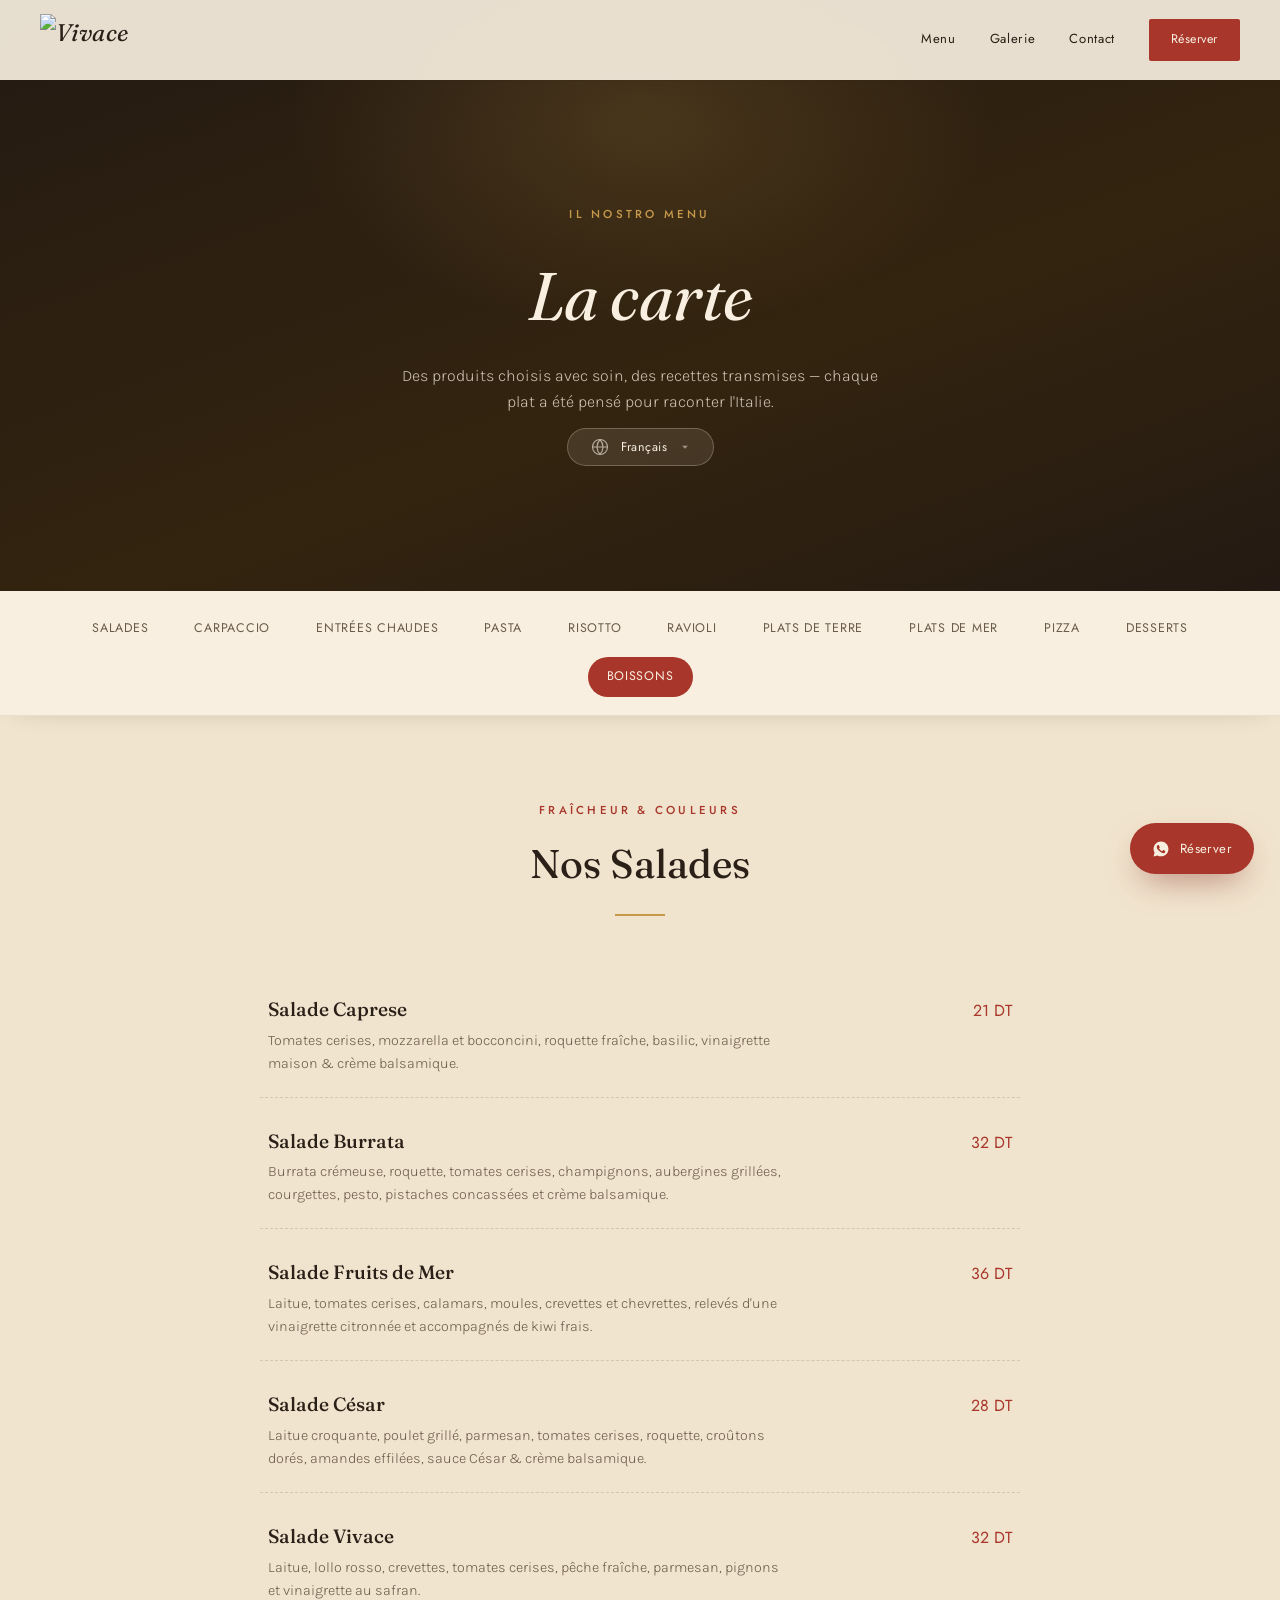
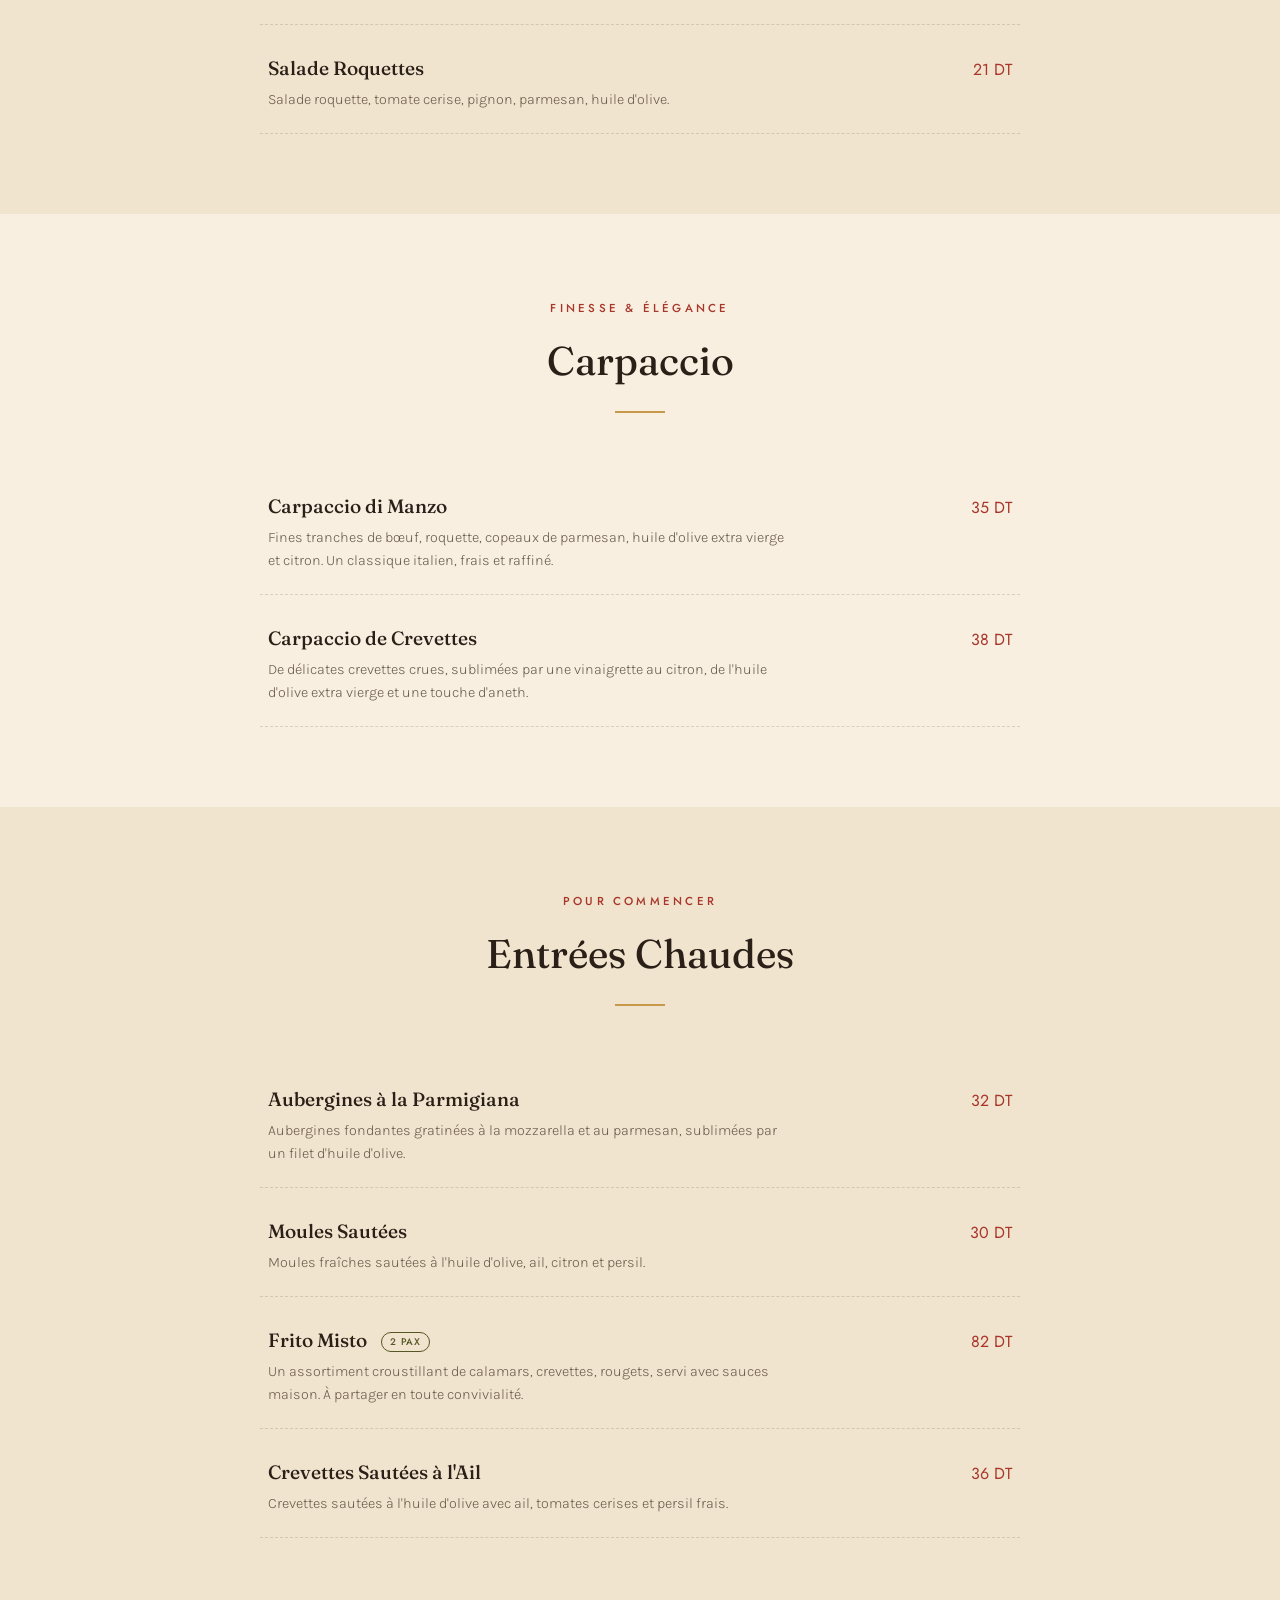
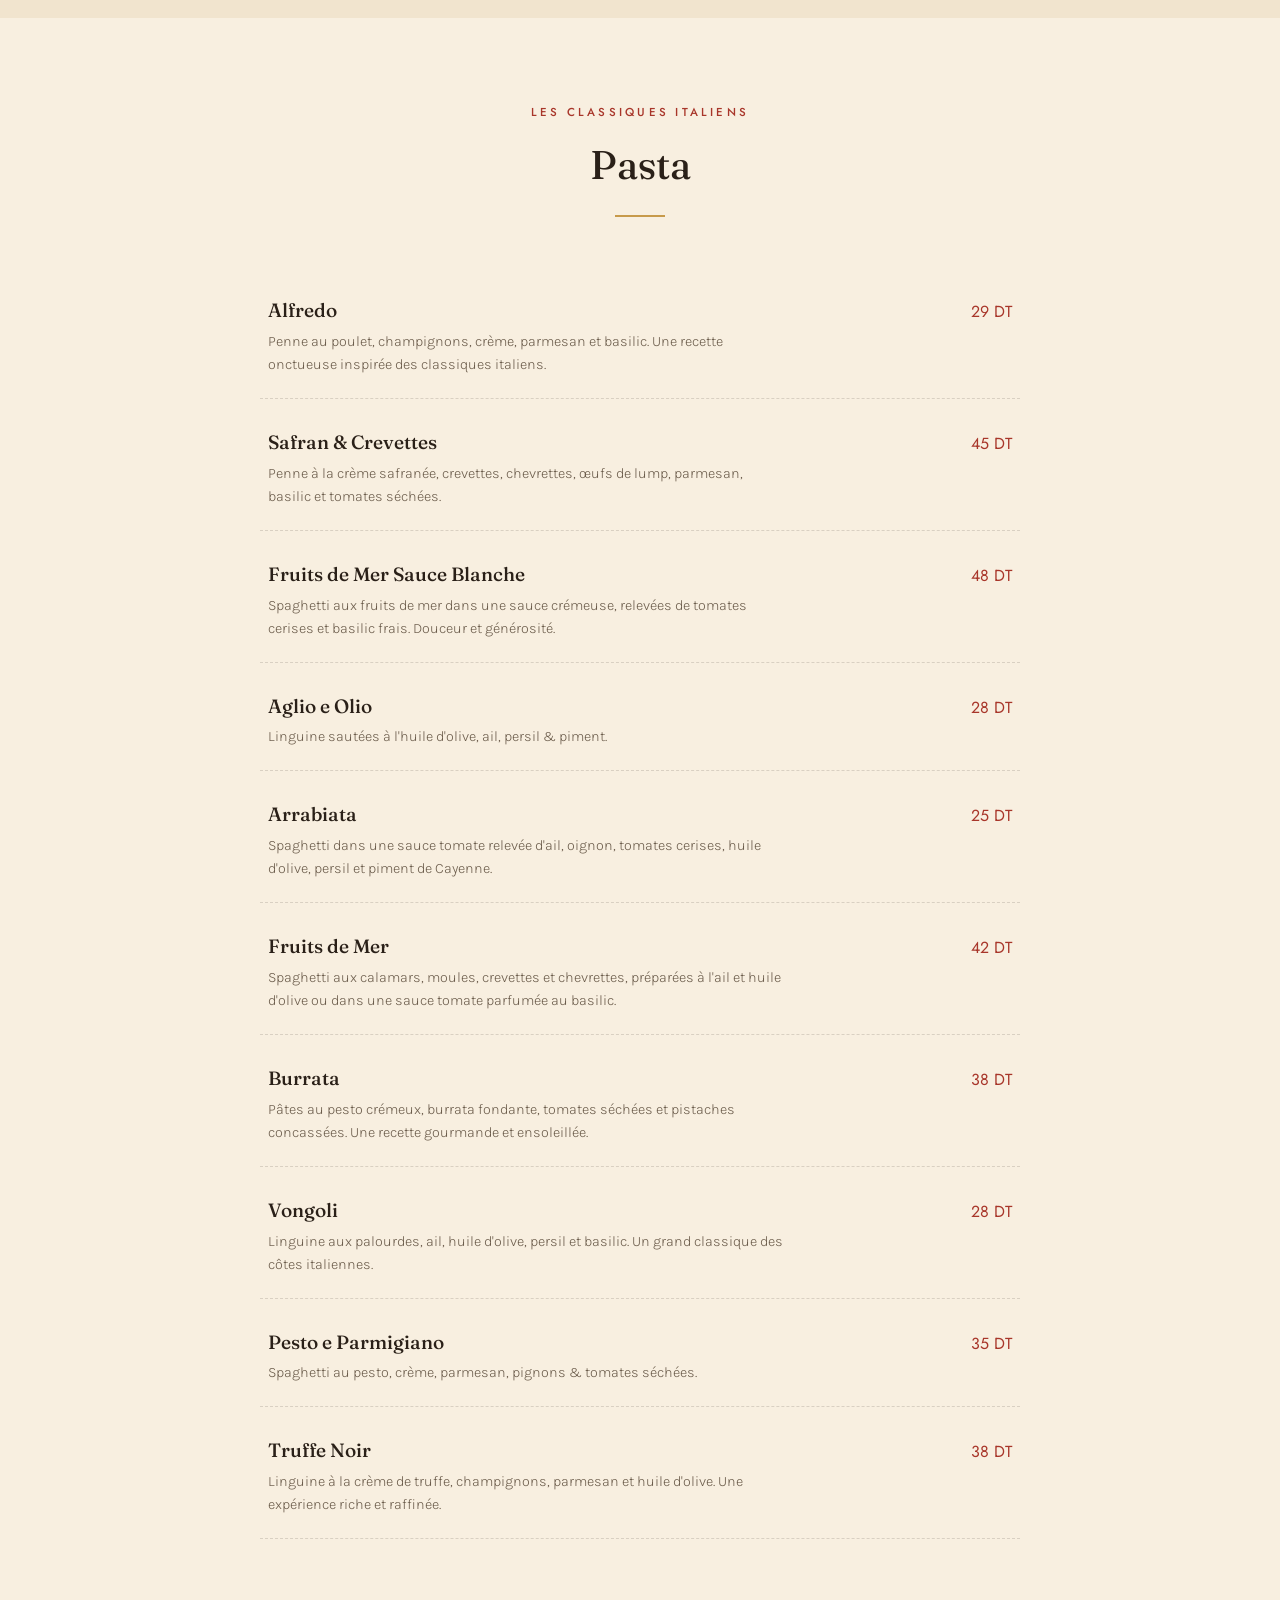
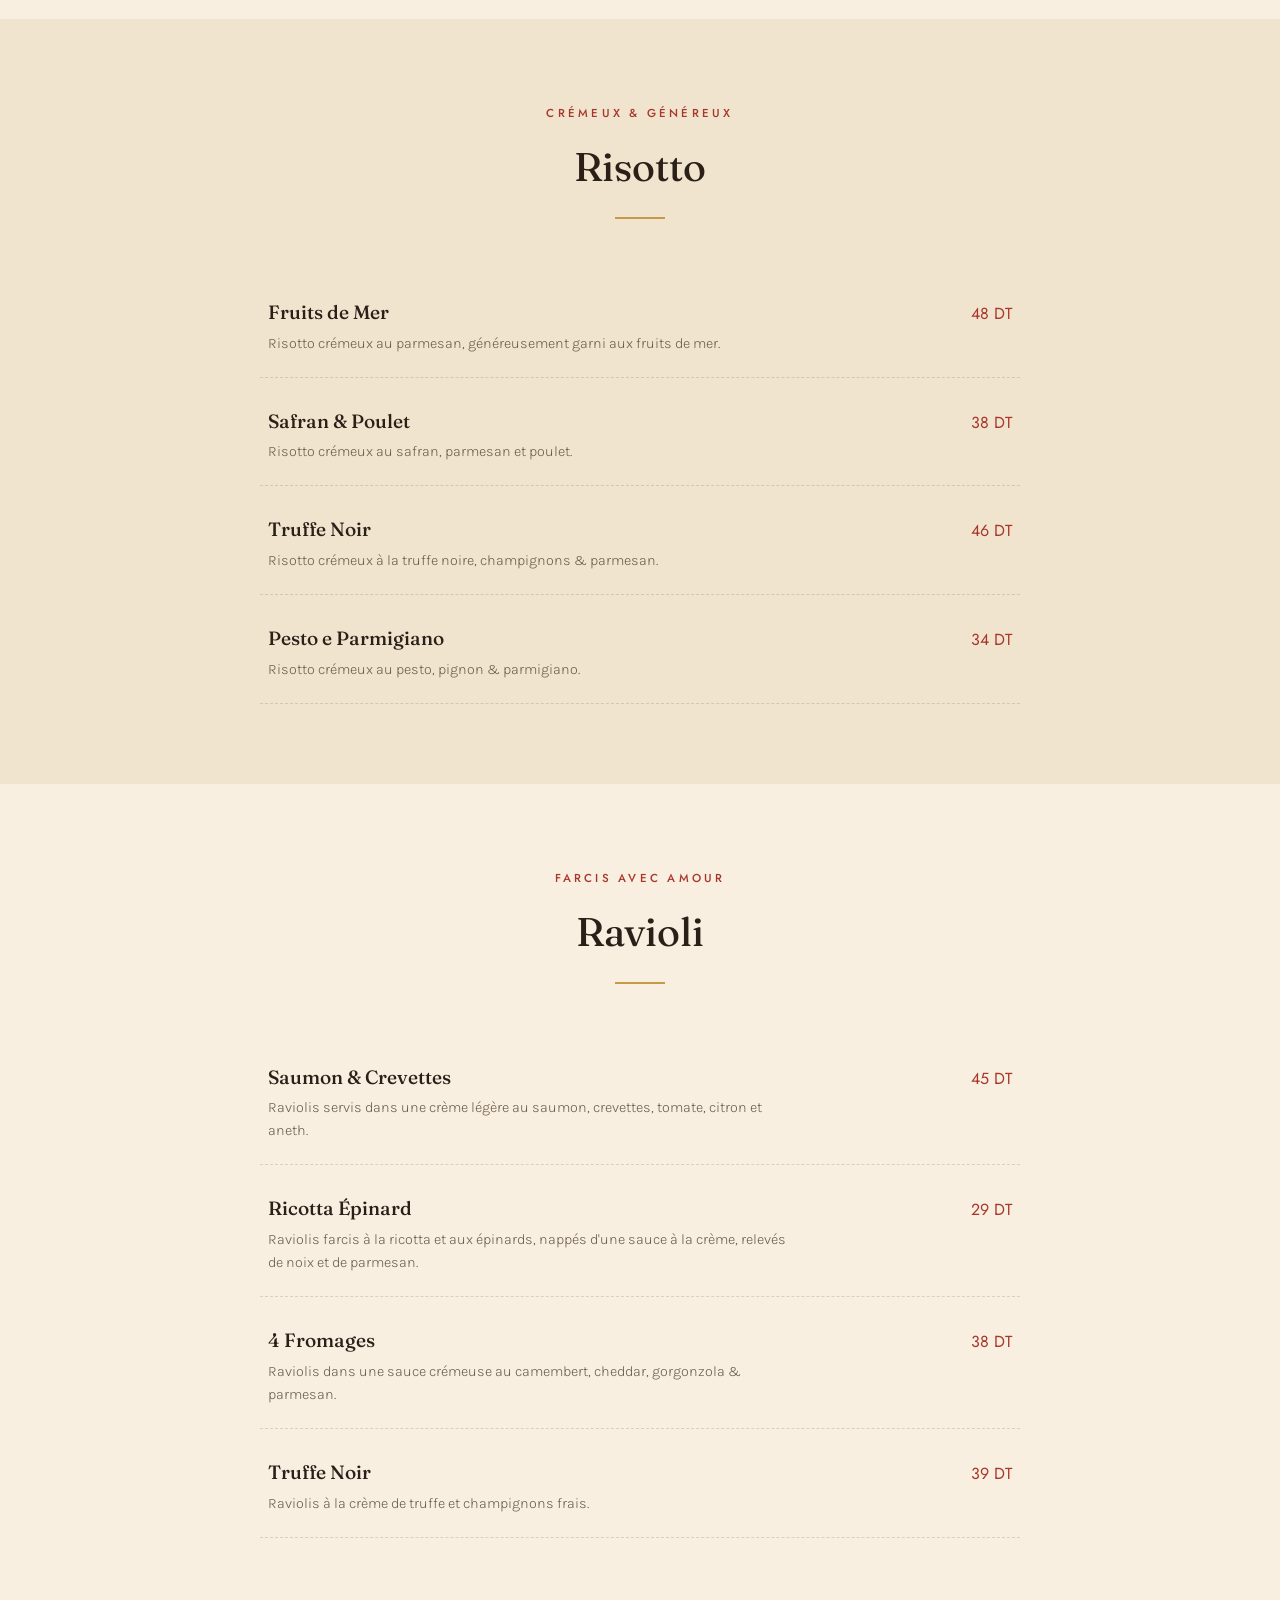
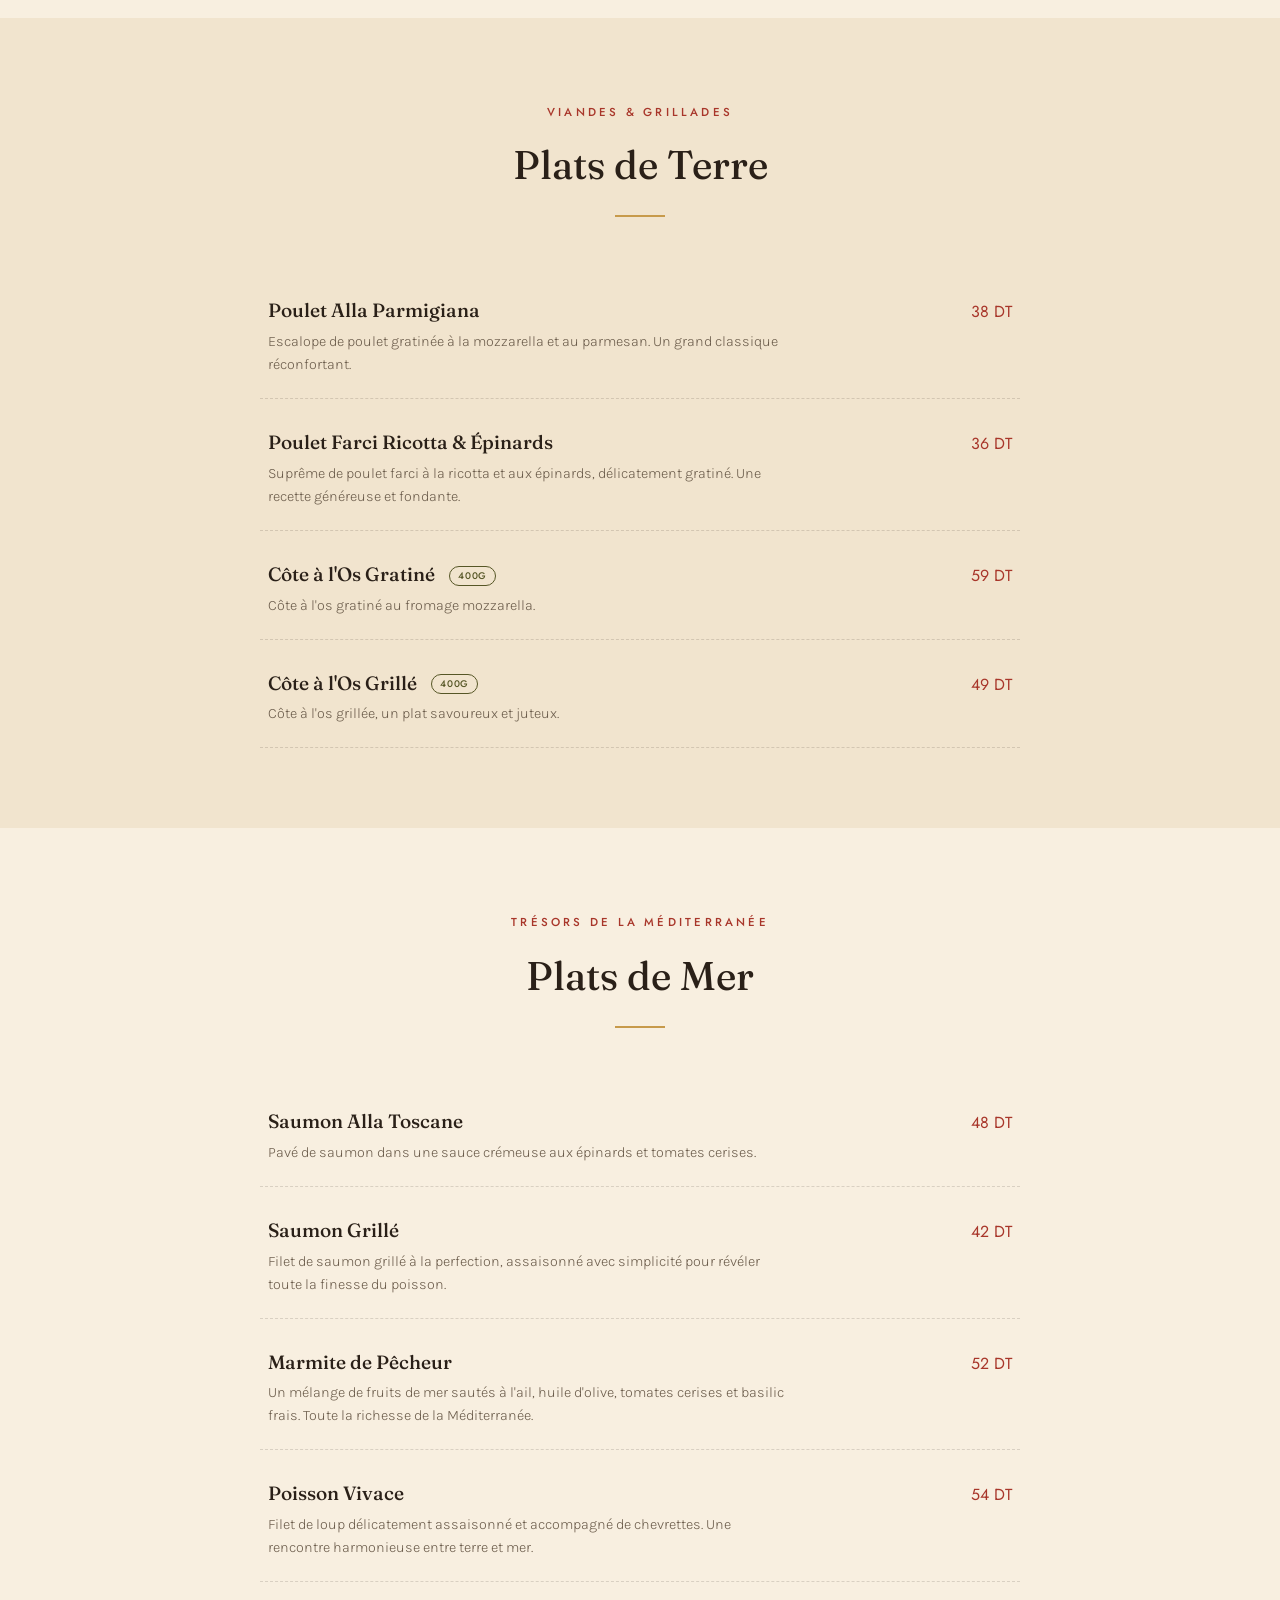
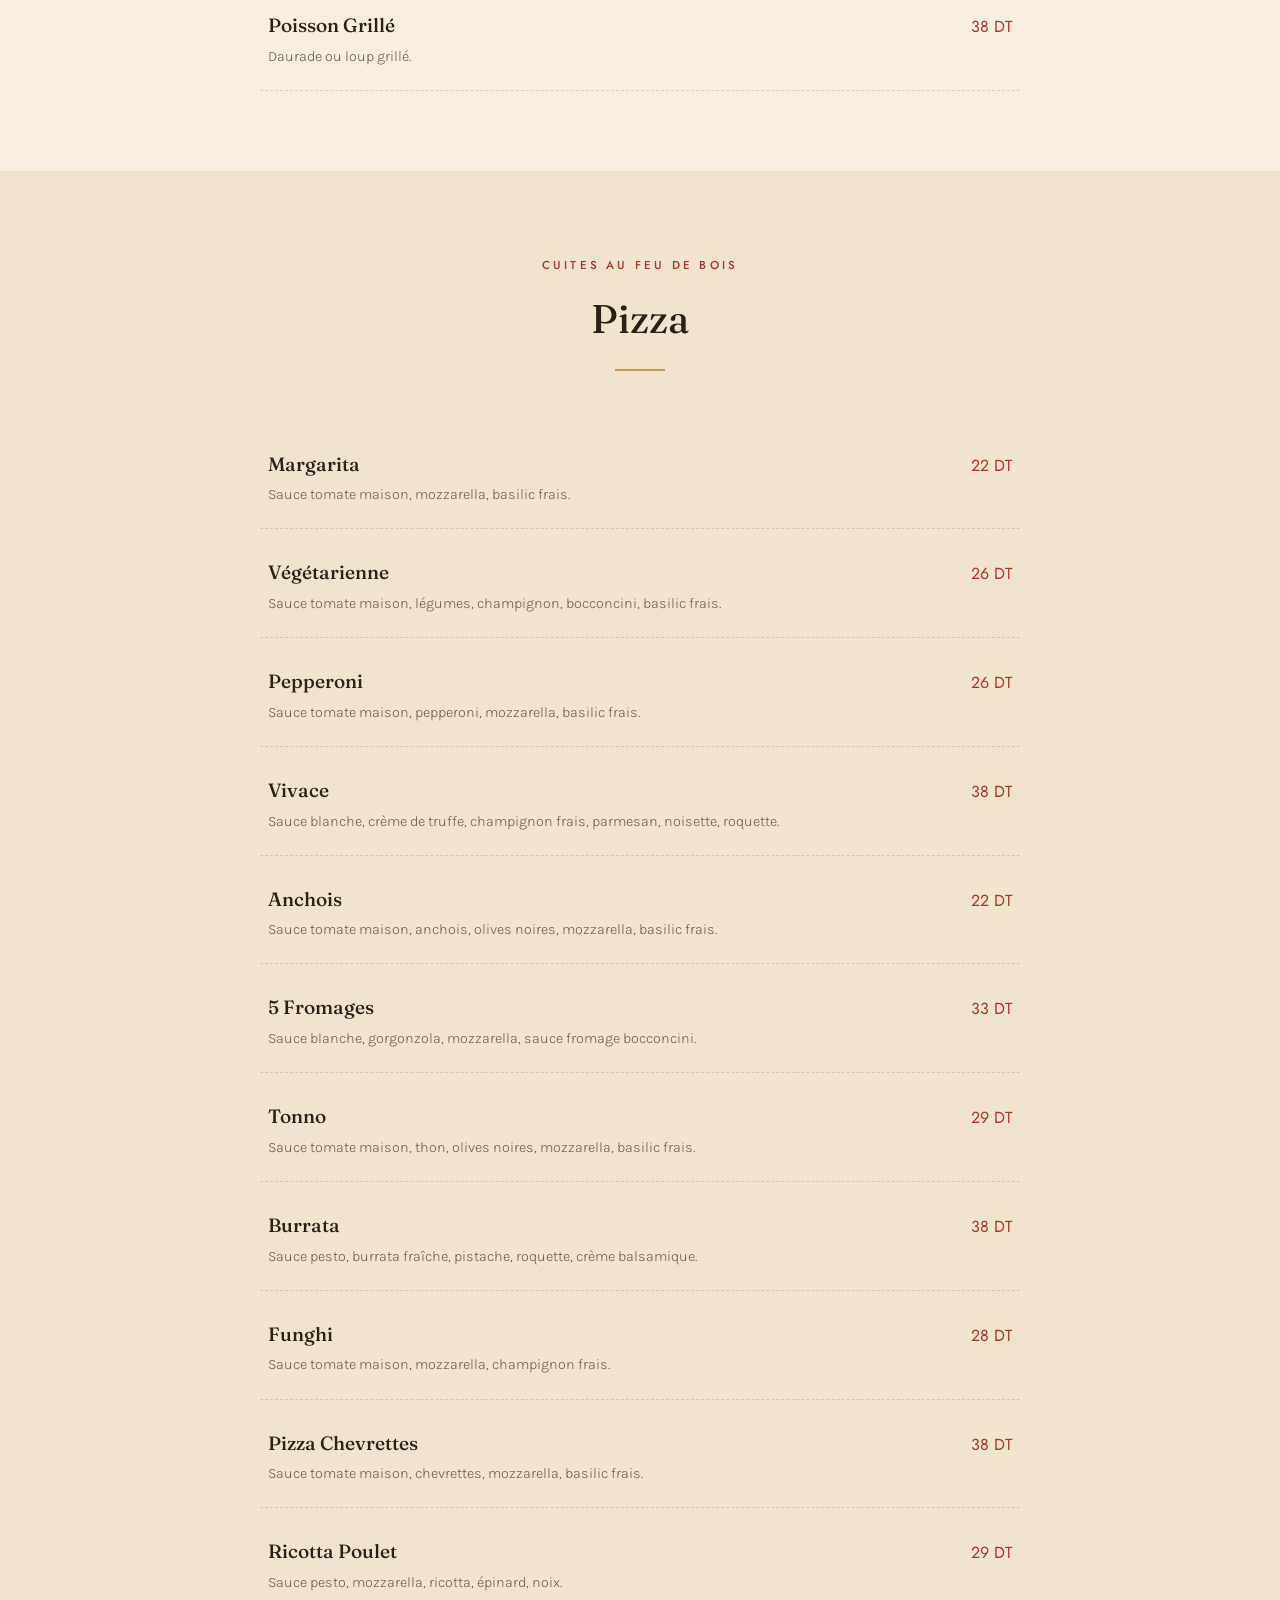
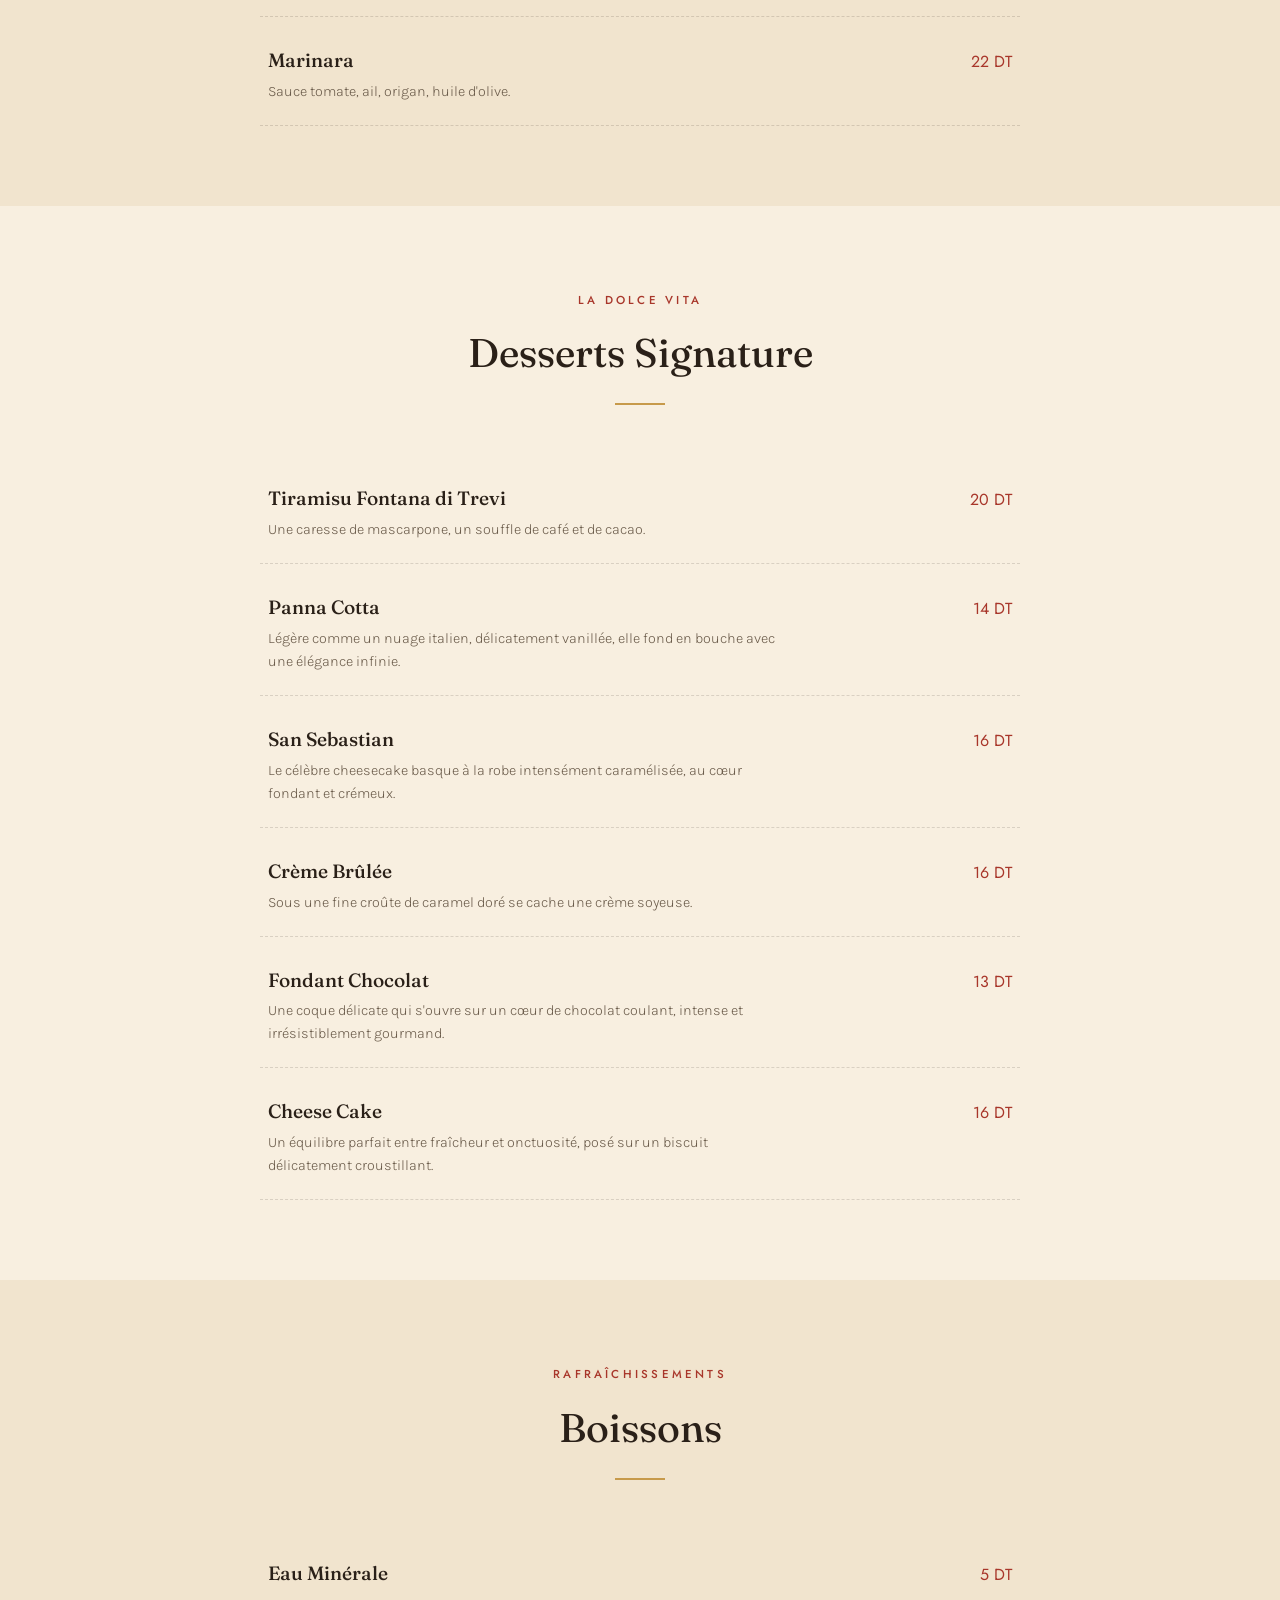
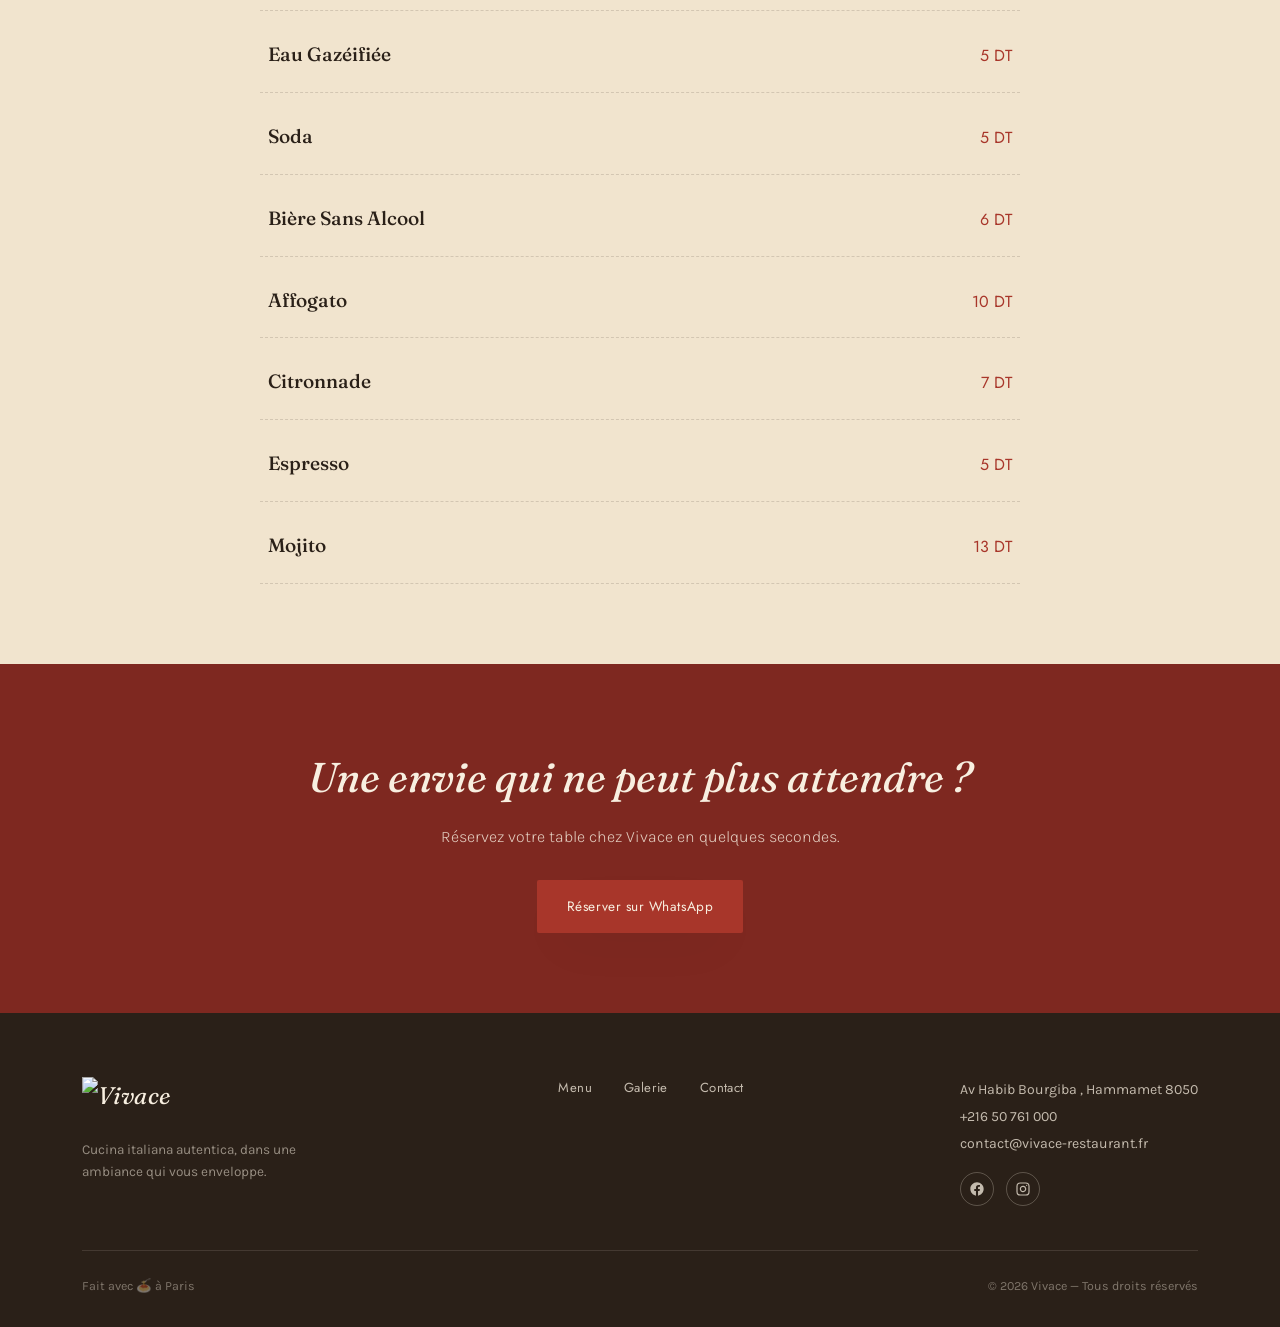
==== menu.html @ 74b0c6d4 "fiest commit restaurant site" ====
<!DOCTYPE html>
<html lang="fr" dir="ltr">
<head>
<meta charset="UTF-8">
<meta name="viewport" content="width=device-width, initial-scale=1.0">
<title>Menu — Vivace | Ristorante Italiano</title>
<link rel="preconnect" href="https://fonts.googleapis.com">
<link rel="preconnect" href="https://fonts.gstatic.com" crossorigin>
<link href="https://fonts.googleapis.com/css2?family=Fraunces:ital,opsz,wght@0,9..144,300;0,9..144,450;0,9..144,600;1,9..144,400;1,9..144,500&family=Jost:wght@400;500&family=Karla:wght@400;500;700&display=swap" rel="stylesheet">
<link rel="stylesheet" href="styles.css">
</head>
<body>

<header id="siteHeader" class="scrolled">
  <a href="index.html" class="logo"><img src="vivace.png" alt="Vivace"></a>
  <nav class="links" id="navLinks">
    <a href="menu.html">Menu</a>
    <a href="galerie.html">Galerie</a>
    <a href="index.html#contact">Contact</a>
    <a href="https://wa.me/21650761000?text=Bonjour%2C%20je%20souhaite%20r%C3%A9server%20une%20table%20chez%20Vivace" class="btn nav-cta">Réserver</a>
  </nav>
  <button class="burger" id="burger" aria-label="Menu">☰</button>
</header>

<!-- ============ PAGE BANNER ============ -->
<section class="page-banner">
  <div class="wrap">
    <span class="eyebrow" data-i18n="banner.eyebrow">Il nostro menu</span>
    <h1 data-i18n="banner.title">La carte</h1>
    <p data-i18n="banner.desc">Des produits choisis avec soin, des recettes transmises — chaque plat a été pensé pour raconter l'Italie.</p>

    <!-- Language Switcher -->
    <div class="banner-lang">
      <div class="lang-switcher" id="langSwitcher">
        <button class="lang-btn" id="langBtn" aria-expanded="false" aria-haspopup="listbox">
          <svg class="lang-icon" viewBox="0 0 24 24" fill="none" stroke="currentColor" stroke-width="1.5" stroke-linecap="round" stroke-linejoin="round"><circle cx="12" cy="12" r="10"/><path d="M2 12h20"/><path d="M12 2a15.3 15.3 0 0 1 4 10 15.3 15.3 0 0 1-4 10 15.3 15.3 0 0 1-4-10A15.3 15.3 0 0 1 12 2z"/></svg>
          <span id="langLabel">Français</span>
          <svg class="lang-arrow" viewBox="0 0 12 12" fill="currentColor"><path d="M2.5 4.5L6 8l3.5-3.5"/></svg>
        </button>
        <div class="lang-dropdown" id="langDropdown" role="listbox">
          <button class="lang-option active" data-lang="fr" role="option"><span class="lang-flag">🇫🇷</span> Français</button>
          <button class="lang-option" data-lang="it" role="option"><span class="lang-flag">🇮🇹</span> Italiano</button>
          <button class="lang-option" data-lang="en" role="option"><span class="lang-flag">🇬🇧</span> English</button>
          <button class="lang-option" data-lang="ar" role="option"><span class="lang-flag">🇹🇳</span> العربية</button>
        </div>
      </div>
    </div>
  </div>
</section>

<!-- ============ STICKY CATEGORY TABS ============ -->
<nav class="menu-tabs" id="menuTabs">
  <a href="#salades" data-i18n="tab.salades">Salades</a>
  <a href="#carpaccio" data-i18n="tab.carpaccio">Carpaccio</a>
  <a href="#entrees" data-i18n="tab.entrees">Entrées Chaudes</a>
  <a href="#pasta" data-i18n="tab.pasta">Pasta</a>
  <a href="#risotto" data-i18n="tab.risotto">Risotto</a>
  <a href="#ravioli" data-i18n="tab.ravioli">Ravioli</a>
  <a href="#terre" data-i18n="tab.terre">Plats de Terre</a>
  <a href="#mer" data-i18n="tab.mer">Plats de Mer</a>
  <a href="#pizza" data-i18n="tab.pizza">Pizza</a>
  <a href="#desserts" data-i18n="tab.desserts">Desserts</a>
  <a href="#boissons" data-i18n="tab.boissons">Boissons</a>
</nav>

<!-- ============ NOS SALADES ============ -->
<section class="menu-section" id="salades">
  <div class="wrap">
    <div class="menu-section-head">
      <span class="eyebrow" data-i18n="salades.eyebrow">Fraîcheur & couleurs</span>
      <h2 class="serif" data-i18n="salades.title">Nos Salades</h2>
      <div class="divider"></div>
    </div>
    <div class="menu-list">

      <div class="menu-item">
        <div class="menu-item-left">
          <div class="menu-item-name">Salade Caprese</div>
          <div class="menu-item-desc" data-i18n="salades.caprese">Tomates cerises, mozzarella et bocconcini, roquette fraîche, basilic, vinaigrette maison & crème balsamique.</div>
        </div>
        <div class="menu-item-price">21 DT</div>
      </div>

      <div class="menu-item">
        <div class="menu-item-left">
          <div class="menu-item-name">Salade Burrata</div>
          <div class="menu-item-desc" data-i18n="salades.burrata">Burrata crémeuse, roquette, tomates cerises, champignons, aubergines grillées, courgettes, pesto, pistaches concassées et crème balsamique.</div>
        </div>
        <div class="menu-item-price">32 DT</div>
      </div>

      <div class="menu-item">
        <div class="menu-item-left">
          <div class="menu-item-name">Salade Fruits de Mer</div>
          <div class="menu-item-desc" data-i18n="salades.fruitsmer">Laitue, tomates cerises, calamars, moules, crevettes et chevrettes, relevés d'une vinaigrette citronnée et accompagnés de kiwi frais.</div>
        </div>
        <div class="menu-item-price">36 DT</div>
      </div>

      <div class="menu-item">
        <div class="menu-item-left">
          <div class="menu-item-name">Salade César</div>
          <div class="menu-item-desc" data-i18n="salades.cesar">Laitue croquante, poulet grillé, parmesan, tomates cerises, roquette, croûtons dorés, amandes effilées, sauce César & crème balsamique.</div>
        </div>
        <div class="menu-item-price">28 DT</div>
      </div>

      <div class="menu-item">
        <div class="menu-item-left">
          <div class="menu-item-name">Salade Vivace</div>
          <div class="menu-item-desc" data-i18n="salades.vivace">Laitue, lollo rosso, crevettes, tomates cerises, pêche fraîche, parmesan, pignons et vinaigrette au safran.</div>
        </div>
        <div class="menu-item-price">32 DT</div>
      </div>

      <div class="menu-item">
        <div class="menu-item-left">
          <div class="menu-item-name">Salade Roquettes</div>
          <div class="menu-item-desc" data-i18n="salades.roquettes">Salade roquette, tomate cerise, pignon, parmesan, huile d'olive.</div>
        </div>
        <div class="menu-item-price">21 DT</div>
      </div>

    </div>
  </div>
</section>

<!-- ============ CARPACCIO ============ -->
<section class="menu-section" id="carpaccio">
  <div class="wrap">
    <div class="menu-section-head">
      <span class="eyebrow" data-i18n="carpaccio.eyebrow">Finesse & élégance</span>
      <h2 class="serif">Carpaccio</h2>
      <div class="divider"></div>
    </div>
    <div class="menu-list">

      <div class="menu-item">
        <div class="menu-item-left">
          <div class="menu-item-name">Carpaccio di Manzo</div>
          <div class="menu-item-desc" data-i18n="carpaccio.manzo">Fines tranches de bœuf, roquette, copeaux de parmesan, huile d'olive extra vierge et citron. Un classique italien, frais et raffiné.</div>
        </div>
        <div class="menu-item-price">35 DT</div>
      </div>

      <div class="menu-item">
        <div class="menu-item-left">
          <div class="menu-item-name">Carpaccio de Crevettes</div>
          <div class="menu-item-desc" data-i18n="carpaccio.crevettes">De délicates crevettes crues, sublimées par une vinaigrette au citron, de l'huile d'olive extra vierge et une touche d'aneth.</div>
        </div>
        <div class="menu-item-price">38 DT</div>
      </div>

    </div>
  </div>
</section>

<!-- ============ ENTRÉES CHAUDES ============ -->
<section class="menu-section" id="entrees">
  <div class="wrap">
    <div class="menu-section-head">
      <span class="eyebrow" data-i18n="entrees.eyebrow">Pour commencer</span>
      <h2 class="serif" data-i18n="entrees.title">Entrées Chaudes</h2>
      <div class="divider"></div>
    </div>
    <div class="menu-list">

      <div class="menu-item">
        <div class="menu-item-left">
          <div class="menu-item-name">Aubergines à la Parmigiana</div>
          <div class="menu-item-desc" data-i18n="entrees.parmigiana">Aubergines fondantes gratinées à la mozzarella et au parmesan, sublimées par un filet d'huile d'olive.</div>
        </div>
        <div class="menu-item-price">32 DT</div>
      </div>

      <div class="menu-item">
        <div class="menu-item-left">
          <div class="menu-item-name">Moules Sautées</div>
          <div class="menu-item-desc" data-i18n="entrees.moules">Moules fraîches sautées à l'huile d'olive, ail, citron et persil.</div>
        </div>
        <div class="menu-item-price">30 DT</div>
      </div>

      <div class="menu-item">
        <div class="menu-item-left">
          <div class="menu-item-name">Frito Misto <span class="tag" data-i18n="tag.2pax">2 Pax</span></div>
          <div class="menu-item-desc" data-i18n="entrees.frito">Un assortiment croustillant de calamars, crevettes, rougets, servi avec sauces maison. À partager en toute convivialité.</div>
        </div>
        <div class="menu-item-price">82 DT</div>
      </div>

      <div class="menu-item">
        <div class="menu-item-left">
          <div class="menu-item-name">Crevettes Sautées à l'Ail</div>
          <div class="menu-item-desc" data-i18n="entrees.crevettes">Crevettes sautées à l'huile d'olive avec ail, tomates cerises et persil frais.</div>
        </div>
        <div class="menu-item-price">36 DT</div>
      </div>

    </div>
  </div>
</section>

<!-- ============ PASTA ============ -->
<section class="menu-section" id="pasta">
  <div class="wrap">
    <div class="menu-section-head">
      <span class="eyebrow" data-i18n="pasta.eyebrow">Les classiques italiens</span>
      <h2 class="serif">Pasta</h2>
      <div class="divider"></div>
    </div>
    <div class="menu-list">

      <div class="menu-item">
        <div class="menu-item-left">
          <div class="menu-item-name">Alfredo</div>
          <div class="menu-item-desc" data-i18n="pasta.alfredo">Penne au poulet, champignons, crème, parmesan et basilic. Une recette onctueuse inspirée des classiques italiens.</div>
        </div>
        <div class="menu-item-price">29 DT</div>
      </div>

      <div class="menu-item">
        <div class="menu-item-left">
          <div class="menu-item-name">Safran & Crevettes</div>
          <div class="menu-item-desc" data-i18n="pasta.safran">Penne à la crème safranée, crevettes, chevrettes, œufs de lump, parmesan, basilic et tomates séchées.</div>
        </div>
        <div class="menu-item-price">45 DT</div>
      </div>

      <div class="menu-item">
        <div class="menu-item-left">
          <div class="menu-item-name">Fruits de Mer Sauce Blanche</div>
          <div class="menu-item-desc" data-i18n="pasta.fmblanche">Spaghetti aux fruits de mer dans une sauce crémeuse, relevées de tomates cerises et basilic frais. Douceur et générosité.</div>
        </div>
        <div class="menu-item-price">48 DT</div>
      </div>

      <div class="menu-item">
        <div class="menu-item-left">
          <div class="menu-item-name">Aglio e Olio</div>
          <div class="menu-item-desc" data-i18n="pasta.aglio">Linguine sautées à l'huile d'olive, ail, persil & piment.</div>
        </div>
        <div class="menu-item-price">28 DT</div>
      </div>

      <div class="menu-item">
        <div class="menu-item-left">
          <div class="menu-item-name">Arrabiata</div>
          <div class="menu-item-desc" data-i18n="pasta.arrabiata">Spaghetti dans une sauce tomate relevée d'ail, oignon, tomates cerises, huile d'olive, persil et piment de Cayenne.</div>
        </div>
        <div class="menu-item-price">25 DT</div>
      </div>

      <div class="menu-item">
        <div class="menu-item-left">
          <div class="menu-item-name">Fruits de Mer</div>
          <div class="menu-item-desc" data-i18n="pasta.fruitsmer">Spaghetti aux calamars, moules, crevettes et chevrettes, préparées à l'ail et huile d'olive ou dans une sauce tomate parfumée au basilic.</div>
        </div>
        <div class="menu-item-price">42 DT</div>
      </div>

      <div class="menu-item">
        <div class="menu-item-left">
          <div class="menu-item-name">Burrata</div>
          <div class="menu-item-desc" data-i18n="pasta.burrata">Pâtes au pesto crémeux, burrata fondante, tomates séchées et pistaches concassées. Une recette gourmande et ensoleillée.</div>
        </div>
        <div class="menu-item-price">38 DT</div>
      </div>

      <div class="menu-item">
        <div class="menu-item-left">
          <div class="menu-item-name">Vongoli</div>
          <div class="menu-item-desc" data-i18n="pasta.vongoli">Linguine aux palourdes, ail, huile d'olive, persil et basilic. Un grand classique des côtes italiennes.</div>
        </div>
        <div class="menu-item-price">28 DT</div>
      </div>

      <div class="menu-item">
        <div class="menu-item-left">
          <div class="menu-item-name">Pesto e Parmigiano</div>
          <div class="menu-item-desc" data-i18n="pasta.pesto">Spaghetti au pesto, crème, parmesan, pignons & tomates séchées.</div>
        </div>
        <div class="menu-item-price">35 DT</div>
      </div>

      <div class="menu-item">
        <div class="menu-item-left">
          <div class="menu-item-name">Truffe Noir</div>
          <div class="menu-item-desc" data-i18n="pasta.truffe">Linguine à la crème de truffe, champignons, parmesan et huile d'olive. Une expérience riche et raffinée.</div>
        </div>
        <div class="menu-item-price">38 DT</div>
      </div>

    </div>
  </div>
</section>

<!-- ============ RISOTTO ============ -->
<section class="menu-section" id="risotto">
  <div class="wrap">
    <div class="menu-section-head">
      <span class="eyebrow" data-i18n="risotto.eyebrow">Crémeux & généreux</span>
      <h2 class="serif">Risotto</h2>
      <div class="divider"></div>
    </div>
    <div class="menu-list">

      <div class="menu-item">
        <div class="menu-item-left">
          <div class="menu-item-name">Fruits de Mer</div>
          <div class="menu-item-desc" data-i18n="risotto.fruitsmer">Risotto crémeux au parmesan, généreusement garni aux fruits de mer.</div>
        </div>
        <div class="menu-item-price">48 DT</div>
      </div>

      <div class="menu-item">
        <div class="menu-item-left">
          <div class="menu-item-name">Safran & Poulet</div>
          <div class="menu-item-desc" data-i18n="risotto.safran">Risotto crémeux au safran, parmesan et poulet.</div>
        </div>
        <div class="menu-item-price">38 DT</div>
      </div>

      <div class="menu-item">
        <div class="menu-item-left">
          <div class="menu-item-name">Truffe Noir</div>
          <div class="menu-item-desc" data-i18n="risotto.truffe">Risotto crémeux à la truffe noire, champignons & parmesan.</div>
        </div>
        <div class="menu-item-price">46 DT</div>
      </div>

      <div class="menu-item">
        <div class="menu-item-left">
          <div class="menu-item-name">Pesto e Parmigiano</div>
          <div class="menu-item-desc" data-i18n="risotto.pesto">Risotto crémeux au pesto, pignon & parmigiano.</div>
        </div>
        <div class="menu-item-price">34 DT</div>
      </div>

    </div>
  </div>
</section>

<!-- ============ RAVIOLI ============ -->
<section class="menu-section" id="ravioli">
  <div class="wrap">
    <div class="menu-section-head">
      <span class="eyebrow" data-i18n="ravioli.eyebrow">Farcis avec amour</span>
      <h2 class="serif">Ravioli</h2>
      <div class="divider"></div>
    </div>
    <div class="menu-list">

      <div class="menu-item">
        <div class="menu-item-left">
          <div class="menu-item-name">Saumon & Crevettes</div>
          <div class="menu-item-desc" data-i18n="ravioli.saumon">Raviolis servis dans une crème légère au saumon, crevettes, tomate, citron et aneth.</div>
        </div>
        <div class="menu-item-price">45 DT</div>
      </div>

      <div class="menu-item">
        <div class="menu-item-left">
          <div class="menu-item-name">Ricotta Épinard</div>
          <div class="menu-item-desc" data-i18n="ravioli.ricotta">Raviolis farcis à la ricotta et aux épinards, nappés d'une sauce à la crème, relevés de noix et de parmesan.</div>
        </div>
        <div class="menu-item-price">29 DT</div>
      </div>

      <div class="menu-item">
        <div class="menu-item-left">
          <div class="menu-item-name">4 Fromages</div>
          <div class="menu-item-desc" data-i18n="ravioli.fromages">Raviolis dans une sauce crémeuse au camembert, cheddar, gorgonzola & parmesan.</div>
        </div>
        <div class="menu-item-price">38 DT</div>
      </div>

      <div class="menu-item">
        <div class="menu-item-left">
          <div class="menu-item-name">Truffe Noir</div>
          <div class="menu-item-desc" data-i18n="ravioli.truffe">Raviolis à la crème de truffe et champignons frais.</div>
        </div>
        <div class="menu-item-price">39 DT</div>
      </div>

    </div>
  </div>
</section>

<!-- ============ PLATS DE TERRE ============ -->
<section class="menu-section" id="terre">
  <div class="wrap">
    <div class="menu-section-head">
      <span class="eyebrow" data-i18n="terre.eyebrow">Viandes & grillades</span>
      <h2 class="serif" data-i18n="terre.title">Plats de Terre</h2>
      <div class="divider"></div>
    </div>
    <div class="menu-list">

      <div class="menu-item">
        <div class="menu-item-left">
          <div class="menu-item-name">Poulet Alla Parmigiana</div>
          <div class="menu-item-desc" data-i18n="terre.parmigiana">Escalope de poulet gratinée à la mozzarella et au parmesan. Un grand classique réconfortant.</div>
        </div>
        <div class="menu-item-price">38 DT</div>
      </div>

      <div class="menu-item">
        <div class="menu-item-left">
          <div class="menu-item-name">Poulet Farci Ricotta & Épinards</div>
          <div class="menu-item-desc" data-i18n="terre.farci">Suprême de poulet farci à la ricotta et aux épinards, délicatement gratiné. Une recette généreuse et fondante.</div>
        </div>
        <div class="menu-item-price">36 DT</div>
      </div>

      <div class="menu-item">
        <div class="menu-item-left">
          <div class="menu-item-name">Côte à l'Os Gratiné <span class="tag">400g</span></div>
          <div class="menu-item-desc" data-i18n="terre.cotegratine">Côte à l'os gratiné au fromage mozzarella.</div>
        </div>
        <div class="menu-item-price">59 DT</div>
      </div>

      <div class="menu-item">
        <div class="menu-item-left">
          <div class="menu-item-name">Côte à l'Os Grillé <span class="tag">400g</span></div>
          <div class="menu-item-desc" data-i18n="terre.cotegrille">Côte à l'os grillée, un plat savoureux et juteux.</div>
        </div>
        <div class="menu-item-price">49 DT</div>
      </div>

    </div>
  </div>
</section>

<!-- ============ PLATS DE MER ============ -->
<section class="menu-section" id="mer">
  <div class="wrap">
    <div class="menu-section-head">
      <span class="eyebrow" data-i18n="mer.eyebrow">Trésors de la Méditerranée</span>
      <h2 class="serif" data-i18n="mer.title">Plats de Mer</h2>
      <div class="divider"></div>
    </div>
    <div class="menu-list">

      <div class="menu-item">
        <div class="menu-item-left">
          <div class="menu-item-name">Saumon Alla Toscane</div>
          <div class="menu-item-desc" data-i18n="mer.toscane">Pavé de saumon dans une sauce crémeuse aux épinards et tomates cerises.</div>
        </div>
        <div class="menu-item-price">48 DT</div>
      </div>

      <div class="menu-item">
        <div class="menu-item-left">
          <div class="menu-item-name">Saumon Grillé</div>
          <div class="menu-item-desc" data-i18n="mer.saumongrille">Filet de saumon grillé à la perfection, assaisonné avec simplicité pour révéler toute la finesse du poisson.</div>
        </div>
        <div class="menu-item-price">42 DT</div>
      </div>

      <div class="menu-item">
        <div class="menu-item-left">
          <div class="menu-item-name">Marmite de Pêcheur</div>
          <div class="menu-item-desc" data-i18n="mer.marmite">Un mélange de fruits de mer sautés à l'ail, huile d'olive, tomates cerises et basilic frais. Toute la richesse de la Méditerranée.</div>
        </div>
        <div class="menu-item-price">52 DT</div>
      </div>

      <div class="menu-item">
        <div class="menu-item-left">
          <div class="menu-item-name">Poisson Vivace</div>
          <div class="menu-item-desc" data-i18n="mer.vivace">Filet de loup délicatement assaisonné et accompagné de chevrettes. Une rencontre harmonieuse entre terre et mer.</div>
        </div>
        <div class="menu-item-price">54 DT</div>
      </div>

      <div class="menu-item">
        <div class="menu-item-left">
          <div class="menu-item-name">Poisson Grillé</div>
          <div class="menu-item-desc" data-i18n="mer.grille">Daurade ou loup grillé.</div>
        </div>
        <div class="menu-item-price">38 DT</div>
      </div>

    </div>
  </div>
</section>

<!-- ============ PIZZA ============ -->
<section class="menu-section" id="pizza">
  <div class="wrap">
    <div class="menu-section-head">
      <span class="eyebrow" data-i18n="pizza.eyebrow">Cuites au feu de bois</span>
      <h2 class="serif">Pizza</h2>
      <div class="divider"></div>
    </div>
    <div class="menu-list">

      <div class="menu-item">
        <div class="menu-item-left">
          <div class="menu-item-name">Margarita</div>
          <div class="menu-item-desc" data-i18n="pizza.margarita">Sauce tomate maison, mozzarella, basilic frais.</div>
        </div>
        <div class="menu-item-price">22 DT</div>
      </div>

      <div class="menu-item">
        <div class="menu-item-left">
          <div class="menu-item-name">Végétarienne</div>
          <div class="menu-item-desc" data-i18n="pizza.vegetarienne">Sauce tomate maison, légumes, champignon, bocconcini, basilic frais.</div>
        </div>
        <div class="menu-item-price">26 DT</div>
      </div>

      <div class="menu-item">
        <div class="menu-item-left">
          <div class="menu-item-name">Pepperoni</div>
          <div class="menu-item-desc" data-i18n="pizza.pepperoni">Sauce tomate maison, pepperoni, mozzarella, basilic frais.</div>
        </div>
        <div class="menu-item-price">26 DT</div>
      </div>

      <div class="menu-item">
        <div class="menu-item-left">
          <div class="menu-item-name">Vivace</div>
          <div class="menu-item-desc" data-i18n="pizza.vivace">Sauce blanche, crème de truffe, champignon frais, parmesan, noisette, roquette.</div>
        </div>
        <div class="menu-item-price">38 DT</div>
      </div>

      <div class="menu-item">
        <div class="menu-item-left">
          <div class="menu-item-name">Anchois</div>
          <div class="menu-item-desc" data-i18n="pizza.anchois">Sauce tomate maison, anchois, olives noires, mozzarella, basilic frais.</div>
        </div>
        <div class="menu-item-price">22 DT</div>
      </div>

      <div class="menu-item">
        <div class="menu-item-left">
          <div class="menu-item-name">5 Fromages</div>
          <div class="menu-item-desc" data-i18n="pizza.fromages">Sauce blanche, gorgonzola, mozzarella, sauce fromage bocconcini.</div>
        </div>
        <div class="menu-item-price">33 DT</div>
      </div>

      <div class="menu-item">
        <div class="menu-item-left">
          <div class="menu-item-name">Tonno</div>
          <div class="menu-item-desc" data-i18n="pizza.tonno">Sauce tomate maison, thon, olives noires, mozzarella, basilic frais.</div>
        </div>
        <div class="menu-item-price">29 DT</div>
      </div>

      <div class="menu-item">
        <div class="menu-item-left">
          <div class="menu-item-name">Burrata</div>
          <div class="menu-item-desc" data-i18n="pizza.burrata">Sauce pesto, burrata fraîche, pistache, roquette, crème balsamique.</div>
        </div>
        <div class="menu-item-price">38 DT</div>
      </div>

      <div class="menu-item">
        <div class="menu-item-left">
          <div class="menu-item-name">Funghi</div>
          <div class="menu-item-desc" data-i18n="pizza.funghi">Sauce tomate maison, mozzarella, champignon frais.</div>
        </div>
        <div class="menu-item-price">28 DT</div>
      </div>

      <div class="menu-item">
        <div class="menu-item-left">
          <div class="menu-item-name">Pizza Chevrettes</div>
          <div class="menu-item-desc" data-i18n="pizza.chevrettes">Sauce tomate maison, chevrettes, mozzarella, basilic frais.</div>
        </div>
        <div class="menu-item-price">38 DT</div>
      </div>

      <div class="menu-item">
        <div class="menu-item-left">
          <div class="menu-item-name">Ricotta Poulet</div>
          <div class="menu-item-desc" data-i18n="pizza.ricotta">Sauce pesto, mozzarella, ricotta, épinard, noix.</div>
        </div>
        <div class="menu-item-price">29 DT</div>
      </div>

      <div class="menu-item">
        <div class="menu-item-left">
          <div class="menu-item-name">Marinara</div>
          <div class="menu-item-desc" data-i18n="pizza.marinara">Sauce tomate, ail, origan, huile d'olive.</div>
        </div>
        <div class="menu-item-price">22 DT</div>
      </div>

    </div>
  </div>
</section>

<!-- ============ DESSERTS ============ -->
<section class="menu-section" id="desserts">
  <div class="wrap">
    <div class="menu-section-head">
      <span class="eyebrow" data-i18n="desserts.eyebrow">La dolce vita</span>
      <h2 class="serif" data-i18n="desserts.title">Desserts Signature</h2>
      <div class="divider"></div>
    </div>
    <div class="menu-list">

      <div class="menu-item">
        <div class="menu-item-left">
          <div class="menu-item-name">Tiramisu Fontana di Trevi</div>
          <div class="menu-item-desc" data-i18n="desserts.tiramisu">Une caresse de mascarpone, un souffle de café et de cacao.</div>
        </div>
        <div class="menu-item-price">20 DT</div>
      </div>

      <div class="menu-item">
        <div class="menu-item-left">
          <div class="menu-item-name">Panna Cotta</div>
          <div class="menu-item-desc" data-i18n="desserts.pannacotta">Légère comme un nuage italien, délicatement vanillée, elle fond en bouche avec une élégance infinie.</div>
        </div>
        <div class="menu-item-price">14 DT</div>
      </div>

      <div class="menu-item">
        <div class="menu-item-left">
          <div class="menu-item-name">San Sebastian</div>
          <div class="menu-item-desc" data-i18n="desserts.sansebastian">Le célèbre cheesecake basque à la robe intensément caramélisée, au cœur fondant et crémeux.</div>
        </div>
        <div class="menu-item-price">16 DT</div>
      </div>

      <div class="menu-item">
        <div class="menu-item-left">
          <div class="menu-item-name">Crème Brûlée</div>
          <div class="menu-item-desc" data-i18n="desserts.cremebrulee">Sous une fine croûte de caramel doré se cache une crème soyeuse.</div>
        </div>
        <div class="menu-item-price">16 DT</div>
      </div>

      <div class="menu-item">
        <div class="menu-item-left">
          <div class="menu-item-name">Fondant Chocolat</div>
          <div class="menu-item-desc" data-i18n="desserts.fondant">Une coque délicate qui s'ouvre sur un cœur de chocolat coulant, intense et irrésistiblement gourmand.</div>
        </div>
        <div class="menu-item-price">13 DT</div>
      </div>

      <div class="menu-item">
        <div class="menu-item-left">
          <div class="menu-item-name">Cheese Cake</div>
          <div class="menu-item-desc" data-i18n="desserts.cheesecake">Un équilibre parfait entre fraîcheur et onctuosité, posé sur un biscuit délicatement croustillant.</div>
        </div>
        <div class="menu-item-price">16 DT</div>
      </div>

    </div>
  </div>
</section>

<!-- ============ BOISSONS ============ -->
<section class="menu-section" id="boissons">
  <div class="wrap">
    <div class="menu-section-head">
      <span class="eyebrow" data-i18n="boissons.eyebrow">Rafraîchissements</span>
      <h2 class="serif" data-i18n="boissons.title">Boissons</h2>
      <div class="divider"></div>
    </div>
    <div class="menu-list">

      <div class="menu-item">
        <div class="menu-item-left">
          <div class="menu-item-name">Eau Minérale</div>
        </div>
        <div class="menu-item-price">5 DT</div>
      </div>

      <div class="menu-item">
        <div class="menu-item-left">
          <div class="menu-item-name">Eau Gazéifiée</div>
        </div>
        <div class="menu-item-price">5 DT</div>
      </div>

      <div class="menu-item">
        <div class="menu-item-left">
          <div class="menu-item-name">Soda</div>
        </div>
        <div class="menu-item-price">5 DT</div>
      </div>

      <div class="menu-item">
        <div class="menu-item-left">
          <div class="menu-item-name">Bière Sans Alcool</div>
        </div>
        <div class="menu-item-price">6 DT</div>
      </div>

      <div class="menu-item">
        <div class="menu-item-left">
          <div class="menu-item-name">Affogato</div>
        </div>
        <div class="menu-item-price">10 DT</div>
      </div>

      <div class="menu-item">
        <div class="menu-item-left">
          <div class="menu-item-name">Citronnade</div>
        </div>
        <div class="menu-item-price">7 DT</div>
      </div>

      <div class="menu-item">
        <div class="menu-item-left">
          <div class="menu-item-name">Espresso</div>
        </div>
        <div class="menu-item-price">5 DT</div>
      </div>

      <div class="menu-item">
        <div class="menu-item-left">
          <div class="menu-item-name">Mojito</div>
        </div>
        <div class="menu-item-price">13 DT</div>
      </div>

    </div>
  </div>
</section>

<!-- ============ CTA BAND ============ -->
<section class="menu-cta-band">
  <div class="wrap">
    <h2 data-i18n="cta.title">Une envie qui ne peut plus attendre ?</h2>
    <p data-i18n="cta.desc">Réservez votre table chez Vivace en quelques secondes.</p>
    <a href="https://wa.me/21650761000?text=Bonjour%2C%20je%20souhaite%20r%C3%A9server%20une%20table%20chez%20Vivace" class="btn btn-primary" data-i18n="cta.btn">Réserver sur WhatsApp</a>
  </div>
</section>

<!-- ============ FOOTER ============ -->
<footer>
  <div class="wrap">
    <div class="foot-top">
      <div>
        <a href="index.html" class="logo"><img src="vivace.png" alt="Vivace"></a>
        <p style="margin-top:14px; max-width:260px; font-size:0.85rem; opacity:0.7;" data-i18n="footer.tagline">Cucina italiana autentica, dans une ambiance qui vous enveloppe.</p>
      </div>
      <nav class="foot-nav">
        <a href="menu.html">Menu</a>
        <a href="index.html#galerie" data-i18n="footer.galerie">Galerie</a>
        <a href="index.html#contact">Contact</a>
      </nav>
      <div class="foot-contact">
        Av Habib Bourgiba , Hammamet 8050<br>
        +216 50 761 000<br>
        contact@vivace-restaurant.fr
        <div class="foot-social">
          <a href="https://www.facebook.com/profile.php?id=61591700709214&sk=about" target="_blank" rel="noopener" aria-label="Vivace sur Facebook">
            <svg viewBox="0 0 24 24" fill="currentColor"><path d="M22 12.06C22 6.51 17.52 2 12 2S2 6.51 2 12.06c0 5 3.66 9.15 8.44 9.94v-7.03H7.9v-2.91h2.54V9.85c0-2.5 1.49-3.89 3.77-3.89 1.09 0 2.23.2 2.23.2v2.46h-1.26c-1.24 0-1.63.77-1.63 1.56v1.88h2.78l-.44 2.91h-2.34V22c4.78-.79 8.44-4.94 8.44-9.94z"/></svg>
          </a>
          <a href="https://www.instagram.com/vivace_26?igsi=MW9xc2ZxYXVmOWd2ag%3D%3D" target="_blank" rel="noopener" aria-label="Vivace sur Instagram">
            <svg viewBox="0 0 24 24" fill="none" stroke="currentColor" stroke-width="1.8" stroke-linecap="round" stroke-linejoin="round"><rect x="3" y="3" width="18" height="18" rx="5" ry="5"></rect><path d="M16 11.37A4 4 0 1 1 12.63 8 4 4 0 0 1 16 11.37z"></path><line x1="17.5" y1="6.5" x2="17.51" y2="6.5"></line></svg>
          </a>
        </div>
      </div>
    </div>
    <div class="foot-bottom">
      <span data-i18n="footer.made">Fait avec 🍝 à Paris</span>
      <span>© 2026 Vivace — Tous droits réservés</span>
    </div>
  </div>
</footer>

<!-- ============ STICKY WHATSAPP ============ -->
<a href="https://wa.me/21650761000?text=Bonjour%2C%20je%20souhaite%20r%C3%A9server%20une%20table%20chez%20Vivace" class="wa-float" target="_blank">
  <svg viewBox="0 0 24 24" fill="currentColor"><path d="M12.04 2C6.58 2 2.13 6.45 2.13 11.91c0 1.75.46 3.45 1.32 4.95L2 22l5.29-1.39c1.44.79 3.06 1.2 4.71 1.2h.01c5.46 0 9.9-4.45 9.9-9.91C21.91 6.45 17.5 2 12.04 2zm5.8 14.15c-.24.68-1.4 1.31-1.94 1.39-.5.08-1.12.11-1.81-.11-.42-.13-.95-.31-1.64-.6-2.88-1.24-4.76-4.15-4.9-4.34-.14-.19-1.17-1.56-1.17-2.97 0-1.41.74-2.11 1-2.4.26-.29.57-.36.76-.36h.55c.18 0 .42-.02.65.5.24.55.82 1.94.89 2.08.07.14.11.31.02.5-.09.19-.14.31-.28.48-.14.17-.29.37-.42.5-.14.14-.28.29-.12.57.16.28.72 1.19 1.55 1.92 1.06.95 1.96 1.24 2.24 1.38.28.14.44.12.6-.07.16-.19.68-.79.86-1.06.18-.28.36-.23.6-.14.24.09 1.53.72 1.79.85.26.14.43.2.5.31.06.13.06.71-.18 1.39z"/></svg>
  <span data-i18n="wa.label">Réserver</span>
</a>

<!-- ============ TRANSLATIONS & LANGUAGE SCRIPT ============ -->
<script>
const translations = {
  fr: {
    // Banner
    "banner.eyebrow": "Il nostro menu",
    "banner.title": "La carte",
    "banner.desc": "Des produits choisis avec soin, des recettes transmises — chaque plat a été pensé pour raconter l'Italie.",
    // Tabs
    "tab.salades": "Salades",
    "tab.carpaccio": "Carpaccio",
    "tab.entrees": "Entrées Chaudes",
    "tab.pasta": "Pasta",
    "tab.risotto": "Risotto",
    "tab.ravioli": "Ravioli",
    "tab.terre": "Plats de Terre",
    "tab.mer": "Plats de Mer",
    "tab.pizza": "Pizza",
    "tab.desserts": "Desserts",
    "tab.boissons": "Boissons",
    // Salades
    "salades.eyebrow": "Fraîcheur & couleurs",
    "salades.title": "Nos Salades",
    "salades.caprese": "Tomates cerises, mozzarella et bocconcini, roquette fraîche, basilic, vinaigrette maison & crème balsamique.",
    "salades.burrata": "Burrata crémeuse, roquette, tomates cerises, champignons, aubergines grillées, courgettes, pesto, pistaches concassées et crème balsamique.",
    "salades.fruitsmer.name": "Salade Fruits de Mer",
    "salades.fruitsmer": "Laitue, tomates cerises, calamars, moules, crevettes et chevrettes, relevés d'une vinaigrette citronnée et accompagnés de kiwi frais.",
    "salades.cesar.name": "Salade César",
    "salades.cesar": "Laitue croquante, poulet grillé, parmesan, tomates cerises, roquette, croûtons dorés, amandes effilées, sauce César & crème balsamique.",
    "salades.vivace": "Laitue, lollo rosso, crevettes, tomates cerises, pêche fraîche, parmesan, pignons et vinaigrette au safran.",
    "salades.roquettes.name": "Salade Roquettes",
    "salades.roquettes": "Salade roquette, tomate cerise, pignon, parmesan, huile d'olive.",
    // Carpaccio
    "carpaccio.eyebrow": "Finesse & élégance",
    "carpaccio.manzo": "Fines tranches de bœuf, roquette, copeaux de parmesan, huile d'olive extra vierge et citron. Un classique italien, frais et raffiné.",
    "carpaccio.crevettes.name": "Carpaccio de Crevettes",
    "carpaccio.crevettes": "De délicates crevettes crues, sublimées par une vinaigrette au citron, de l'huile d'olive extra vierge et une touche d'aneth.",
    // Entrées
    "entrees.eyebrow": "Pour commencer",
    "entrees.title": "Entrées Chaudes",
    "entrees.parmigiana.name": "Aubergines à la Parmigiana",
    "entrees.parmigiana": "Aubergines fondantes gratinées à la mozzarella et au parmesan, sublimées par un filet d'huile d'olive.",
    "entrees.moules.name": "Moules Sautées",
    "entrees.moules": "Moules fraîches sautées à l'huile d'olive, ail, citron et persil.",
    "tag.2pax": "2 Pax",
    "entrees.frito": "Un assortiment croustillant de calamars, crevettes, rougets, servi avec sauces maison. À partager en toute convivialité.",
    "entrees.crevettes.name": "Crevettes Sautées à l'Ail",
    "entrees.crevettes": "Crevettes sautées à l'huile d'olive avec ail, tomates cerises et persil frais.",
    // Pasta
    "pasta.eyebrow": "Les classiques italiens",
    "pasta.alfredo": "Penne au poulet, champignons, crème, parmesan et basilic. Une recette onctueuse inspirée des classiques italiens.",
    "pasta.safran.name": "Safran & Crevettes",
    "pasta.safran": "Penne à la crème safranée, crevettes, chevrettes, œufs de lump, parmesan, basilic et tomates séchées.",
    "pasta.fmblanche.name": "Fruits de Mer Sauce Blanche",
    "pasta.fmblanche": "Spaghetti aux fruits de mer dans une sauce crémeuse, relevées de tomates cerises et basilic frais. Douceur et générosité.",
    "pasta.aglio": "Linguine sautées à l'huile d'olive, ail, persil & piment.",
    "pasta.arrabiata": "Spaghetti dans une sauce tomate relevée d'ail, oignon, tomates cerises, huile d'olive, persil et piment de Cayenne.",
    "pasta.fruitsmer.name": "Fruits de Mer",
    "pasta.fruitsmer": "Spaghetti aux calamars, moules, crevettes et chevrettes, préparées à l'ail et huile d'olive ou dans une sauce tomate parfumée au basilic.",
    "pasta.burrata": "Pâtes au pesto crémeux, burrata fondante, tomates séchées et pistaches concassées. Une recette gourmande et ensoleillée.",
    "pasta.vongoli": "Linguine aux palourdes, ail, huile d'olive, persil et basilic. Un grand classique des côtes italiennes.",
    "pasta.pesto": "Spaghetti au pesto, crème, parmesan, pignons & tomates séchées.",
    "pasta.truffe.name": "Truffe Noir",
    "pasta.truffe": "Linguine à la crème de truffe, champignons, parmesan et huile d'olive. Une expérience riche et raffinée.",
    // Risotto
    "risotto.eyebrow": "Crémeux & généreux",
    "risotto.fruitsmer.name": "Fruits de Mer",
    "risotto.fruitsmer": "Risotto crémeux au parmesan, généreusement garni aux fruits de mer.",
    "risotto.safran.name": "Safran & Poulet",
    "risotto.safran": "Risotto crémeux au safran, parmesan et poulet.",
    "risotto.truffe.name": "Truffe Noir",
    "risotto.truffe": "Risotto crémeux à la truffe noire, champignons & parmesan.",
    "risotto.pesto": "Risotto crémeux au pesto, pignon & parmigiano.",
    // Ravioli
    "ravioli.eyebrow": "Farcis avec amour",
    "ravioli.saumon.name": "Saumon & Crevettes",
    "ravioli.saumon": "Raviolis servis dans une crème légère au saumon, crevettes, tomate, citron et aneth.",
    "ravioli.ricotta.name": "Ricotta Épinard",
    "ravioli.ricotta": "Raviolis farcis à la ricotta et aux épinards, nappés d'une sauce à la crème, relevés de noix et de parmesan.",
    "ravioli.fromages.name": "4 Fromages",
    "ravioli.fromages": "Raviolis dans une sauce crémeuse au camembert, cheddar, gorgonzola & parmesan.",
    "ravioli.truffe.name": "Truffe Noir",
    "ravioli.truffe": "Raviolis à la crème de truffe et champignons frais.",
    // Terre
    "terre.eyebrow": "Viandes & grillades",
    "terre.title": "Plats de Terre",
    "terre.parmigiana": "Escalope de poulet gratinée à la mozzarella et au parmesan. Un grand classique réconfortant.",
    "terre.farci.name": "Poulet Farci Ricotta & Épinards",
    "terre.farci": "Suprême de poulet farci à la ricotta et aux épinards, délicatement gratiné. Une recette généreuse et fondante.",
    "terre.cotegratine.name": "Côte à l'Os Gratiné",
    "terre.cotegratine": "Côte à l'os gratiné au fromage mozzarella.",
    "terre.cotegrille.name": "Côte à l'Os Grillé",
    "terre.cotegrille": "Côte à l'os grillée, un plat savoureux et juteux.",
    // Mer
    "mer.eyebrow": "Trésors de la Méditerranée",
    "mer.title": "Plats de Mer",
    "mer.toscane": "Pavé de saumon dans une sauce crémeuse aux épinards et tomates cerises.",
    "mer.saumongrille.name": "Saumon Grillé",
    "mer.saumongrille": "Filet de saumon grillé à la perfection, assaisonné avec simplicité pour révéler toute la finesse du poisson.",
    "mer.marmite.name": "Marmite de Pêcheur",
    "mer.marmite": "Un mélange de fruits de mer sautés à l'ail, huile d'olive, tomates cerises et basilic frais. Toute la richesse de la Méditerranée.",
    "mer.vivace.name": "Poisson Vivace",
    "mer.vivace": "Filet de loup délicatement assaisonné et accompagné de chevrettes. Une rencontre harmonieuse entre terre et mer.",
    "mer.grille.name": "Poisson Grillé",
    "mer.grille": "Daurade ou loup grillé.",
    // Pizza
    "pizza.eyebrow": "Cuites au feu de bois",
    "pizza.margarita": "Sauce tomate maison, mozzarella, basilic frais.",
    "pizza.vegetarienne.name": "Végétarienne",
    "pizza.vegetarienne": "Sauce tomate maison, légumes, champignon, bocconcini, basilic frais.",
    "pizza.pepperoni": "Sauce tomate maison, pepperoni, mozzarella, basilic frais.",
    "pizza.vivace": "Sauce blanche, crème de truffe, champignon frais, parmesan, noisette, roquette.",
    "pizza.anchois": "Sauce tomate maison, anchois, olives noires, mozzarella, basilic frais.",
    "pizza.fromages.name": "5 Fromages",
    "pizza.fromages": "Sauce blanche, gorgonzola, mozzarella, sauce fromage bocconcini.",
    "pizza.tonno": "Sauce tomate maison, thon, olives noires, mozzarella, basilic frais.",
    "pizza.burrata": "Sauce pesto, burrata fraîche, pistache, roquette, crème balsamique.",
    "pizza.funghi": "Sauce tomate maison, mozzarella, champignon frais.",
    "pizza.chevrettes.name": "Pizza Chevrettes",
    "pizza.chevrettes": "Sauce tomate maison, chevrettes, mozzarella, basilic frais.",
    "pizza.ricotta.name": "Ricotta Poulet",
    "pizza.ricotta": "Sauce pesto, mozzarella, ricotta, épinard, noix.",
    "pizza.marinara": "Sauce tomate, ail, origan, huile d'olive.",
    // Desserts
    "desserts.eyebrow": "La dolce vita",
    "desserts.title": "Desserts Signature",
    "desserts.tiramisu": "Une caresse de mascarpone, un souffle de café et de cacao.",
    "desserts.pannacotta": "Légère comme un nuage italien, délicatement vanillée, elle fond en bouche avec une élégance infinie.",
    "desserts.sansebastian": "Le célèbre cheesecake basque à la robe intensément caramélisée, au cœur fondant et crémeux.",
    "desserts.cremebrulee.name": "Crème Brûlée",
    "desserts.cremebrulee": "Sous une fine croûte de caramel doré se cache une crème soyeuse.",
    "desserts.fondant.name": "Fondant Chocolat",
    "desserts.fondant": "Une coque délicate qui s'ouvre sur un cœur de chocolat coulant, intense et irrésistiblement gourmand.",
    "desserts.cheesecake": "Un équilibre parfait entre fraîcheur et onctuosité, posé sur un biscuit délicatement croustillant.",
    // Boissons
    "boissons.eyebrow": "Rafraîchissements",
    "boissons.title": "Boissons",
    "boissons.eau.name": "Eau Minérale",
    "boissons.gazeuse.name": "Eau Gazéifiée",
    "boissons.biere.name": "Bière Sans Alcool",
    "boissons.citronnade.name": "Citronnade",
    // CTA
    "cta.title": "Une envie qui ne peut plus attendre ?",
    "cta.desc": "Réservez votre table chez Vivace en quelques secondes.",
    "cta.btn": "Réserver sur WhatsApp",
    // Footer
    "footer.tagline": "Cucina italiana autentica, dans une ambiance qui vous enveloppe.",
    "footer.galerie": "Galerie",
    "footer.made": "Fait avec 🍝 à Paris",
    // WhatsApp
    "wa.label": "Réserver"
  },

  it: {
    "banner.eyebrow": "Il nostro menu",
    "banner.title": "Il menu",
    "banner.desc": "Prodotti scelti con cura, ricette tramandate — ogni piatto è pensato per raccontare l'Italia.",
    "tab.salades": "Insalate",
    "tab.carpaccio": "Carpaccio",
    "tab.entrees": "Antipasti Caldi",
    "tab.pasta": "Pasta",
    "tab.risotto": "Risotto",
    "tab.ravioli": "Ravioli",
    "tab.terre": "Piatti di Terra",
    "tab.mer": "Piatti di Mare",
    "tab.pizza": "Pizza",
    "tab.desserts": "Dolci",
    "tab.boissons": "Bevande",
    "salades.eyebrow": "Freschezza & colori",
    "salades.title": "Le Nostre Insalate",
    "salades.caprese": "Pomodorini, mozzarella e bocconcini, rucola fresca, basilico, vinaigrette della casa & crema di balsamico.",
    "salades.burrata": "Burrata cremosa, rucola, pomodorini, funghi, melanzane grigliate, zucchine, pesto, pistacchi tritati e crema di balsamico.",
    "salades.fruitsmer.name": "Salade Fruits de Mer",
    "salades.fruitsmer": "Lattuga, pomodorini, calamari, cozze, gamberi e gamberetti, conditi con vinaigrette al limone e accompagnati da kiwi fresco.",
    "salades.cesar.name": "Salade César",
    "salades.cesar": "Lattuga croccante, pollo grigliato, parmigiano, pomodorini, rucola, crostini dorati, mandorle a lamelle, salsa Caesar & crema di balsamico.",
    "salades.vivace": "Lattuga, lollo rosso, gamberi, pomodorini, pesca fresca, parmigiano, pinoli e vinaigrette allo zafferano.",
    "salades.roquettes.name": "Salade Roquettes",
    "salades.roquettes": "Insalata di rucola, pomodorini, pinoli, parmigiano, olio d'oliva.",
    "carpaccio.eyebrow": "Finezza & eleganza",
    "carpaccio.manzo": "Fettine sottili di manzo, rucola, scaglie di parmigiano, olio extravergine d'oliva e limone. Un classico italiano, fresco e raffinato.",
    "carpaccio.crevettes.name": "Carpaccio de Crevettes",
    "carpaccio.crevettes": "Delicati gamberi crudi, esaltati da una vinaigrette al limone, olio extravergine d'oliva e un tocco di aneto.",
    "entrees.eyebrow": "Per cominciare",
    "entrees.title": "Antipasti Caldi",
    "entrees.parmigiana.name": "Aubergines à la Parmigiana",
    "entrees.parmigiana": "Melanzane fondenti gratinate con mozzarella e parmigiano, esaltate da un filo d'olio d'oliva.",
    "entrees.moules.name": "Moules Sautées",
    "entrees.moules": "Cozze fresche saltate in olio d'oliva, aglio, limone e prezzemolo.",
    "tag.2pax": "2 Pers.",
    "entrees.frito": "Un assortimento croccante di calamari, gamberi, triglie, servito con salse della casa. Da condividere in allegria.",
    "entrees.crevettes.name": "Crevettes Sautées à l'Ail",
    "entrees.crevettes": "Gamberi saltati in olio d'oliva con aglio, pomodorini e prezzemolo fresco.",
    "pasta.eyebrow": "I classici italiani",
    "pasta.alfredo": "Penne con pollo, funghi, panna, parmigiano e basilico. Una ricetta cremosa ispirata ai classici italiani.",
    "pasta.safran.name": "Safran & Crevettes",
    "pasta.safran": "Penne alla crema di zafferano, gamberi, gamberetti, uova di lompo, parmigiano, basilico e pomodori secchi.",
    "pasta.fmblanche.name": "Fruits de Mer Sauce Blanche",
    "pasta.fmblanche": "Spaghetti ai frutti di mare in una salsa cremosa, con pomodorini e basilico fresco. Dolcezza e generosità.",
    "pasta.aglio": "Linguine saltate in olio d'oliva, aglio, prezzemolo & peperoncino.",
    "pasta.arrabiata": "Spaghetti in salsa di pomodoro piccante con aglio, cipolla, pomodorini, olio d'oliva, prezzemolo e peperoncino di Cayenna.",
    "pasta.fruitsmer.name": "Fruits de Mer",
    "pasta.fruitsmer": "Spaghetti con calamari, cozze, gamberi e gamberetti, preparati con aglio e olio d'oliva o in salsa di pomodoro al basilico.",
    "pasta.burrata": "Pasta al pesto cremoso, burrata fondente, pomodori secchi e pistacchi tritati. Una ricetta golosa e soleggiata.",
    "pasta.vongoli": "Linguine alle vongole, aglio, olio d'oliva, prezzemolo e basilico. Un grande classico delle coste italiane.",
    "pasta.pesto": "Spaghetti al pesto, panna, parmigiano, pinoli & pomodori secchi.",
    "pasta.truffe.name": "Truffe Noir",
    "pasta.truffe": "Linguine alla crema di tartufo, funghi, parmigiano e olio d'oliva. Un'esperienza ricca e raffinata.",
    "risotto.eyebrow": "Cremoso & generoso",
    "risotto.fruitsmer.name": "Fruits de Mer",
    "risotto.fruitsmer": "Risotto cremoso al parmigiano, generosamente guarnito con frutti di mare.",
    "risotto.safran.name": "Safran & Poulet",
    "risotto.safran": "Risotto cremoso allo zafferano, parmigiano e pollo.",
    "risotto.truffe.name": "Truffe Noir",
    "risotto.truffe": "Risotto cremoso al tartufo nero, funghi & parmigiano.",
    "risotto.pesto": "Risotto cremoso al pesto, pinoli & parmigiano.",
    "ravioli.eyebrow": "Farciti con amore",
    "ravioli.saumon.name": "Saumon & Crevettes",
    "ravioli.saumon": "Ravioli serviti in una crema leggera al salmone, gamberi, pomodoro, limone e aneto.",
    "ravioli.ricotta.name": "Ricotta Épinard",
    "ravioli.ricotta": "Ravioli farciti con ricotta e spinaci, nappati con salsa alla panna, noci e parmigiano.",
    "ravioli.fromages.name": "4 Fromages",
    "ravioli.fromages": "Ravioli in una salsa cremosa al camembert, cheddar, gorgonzola & parmigiano.",
    "ravioli.truffe.name": "Truffe Noir",
    "ravioli.truffe": "Ravioli alla crema di tartufo e funghi freschi.",
    "terre.eyebrow": "Carni & grigliate",
    "terre.title": "Piatti di Terra",
    "terre.parmigiana": "Scaloppina di pollo gratinata con mozzarella e parmigiano. Un grande classico confortante.",
    "terre.farci.name": "Poulet Farci Ricotta & Épinards",
    "terre.farci": "Suprema di pollo farcita con ricotta e spinaci, delicatamente gratinata. Una ricetta generosa e fondente.",
    "terre.cotegratine.name": "Côte à l'Os Gratiné",
    "terre.cotegratine": "Costata gratinata al formaggio mozzarella.",
    "terre.cotegrille.name": "Côte à l'Os Grillé",
    "terre.cotegrille": "Costata alla griglia, un piatto saporito e succoso.",
    "mer.eyebrow": "Tesori del Mediterraneo",
    "mer.title": "Piatti di Mare",
    "mer.toscane": "Trancio di salmone in una salsa cremosa agli spinaci e pomodorini.",
    "mer.saumongrille.name": "Saumon Grillé",
    "mer.saumongrille": "Filetto di salmone grigliato alla perfezione, condito con semplicità per esaltare tutta la finezza del pesce.",
    "mer.marmite.name": "Marmite de Pêcheur",
    "mer.marmite": "Un mix di frutti di mare saltati con aglio, olio d'oliva, pomodorini e basilico fresco. Tutta la ricchezza del Mediterraneo.",
    "mer.vivace.name": "Poisson Vivace",
    "mer.vivace": "Filetto di spigola delicatamente condito e accompagnato da gamberetti. Un incontro armonioso tra terra e mare.",
    "mer.grille.name": "Poisson Grillé",
    "mer.grille": "Orata o spigola alla griglia.",
    "pizza.eyebrow": "Cotte nel forno a legna",
    "pizza.margarita": "Salsa di pomodoro fatta in casa, mozzarella, basilico fresco.",
    "pizza.vegetarienne.name": "Végétarienne",
    "pizza.vegetarienne": "Salsa di pomodoro fatta in casa, verdure, funghi, bocconcini, basilico fresco.",
    "pizza.pepperoni": "Salsa di pomodoro fatta in casa, pepperoni, mozzarella, basilico fresco.",
    "pizza.vivace": "Salsa bianca, crema di tartufo, funghi freschi, parmigiano, nocciole, rucola.",
    "pizza.anchois": "Salsa di pomodoro fatta in casa, acciughe, olive nere, mozzarella, basilico fresco.",
    "pizza.fromages.name": "5 Fromages",
    "pizza.fromages": "Salsa bianca, gorgonzola, mozzarella, salsa di formaggio bocconcini.",
    "pizza.tonno": "Salsa di pomodoro fatta in casa, tonno, olive nere, mozzarella, basilico fresco.",
    "pizza.burrata": "Salsa al pesto, burrata fresca, pistacchio, rucola, crema di balsamico.",
    "pizza.funghi": "Salsa di pomodoro fatta in casa, mozzarella, funghi freschi.",
    "pizza.chevrettes.name": "Pizza Chevrettes",
    "pizza.chevrettes": "Salsa di pomodoro fatta in casa, gamberetti, mozzarella, basilico fresco.",
    "pizza.ricotta.name": "Ricotta Poulet",
    "pizza.ricotta": "Salsa al pesto, mozzarella, ricotta, spinaci, noci.",
    "pizza.marinara": "Salsa di pomodoro, aglio, origano, olio d'oliva.",
    "desserts.eyebrow": "La dolce vita",
    "desserts.title": "Dolci della Casa",
    "desserts.tiramisu": "Una carezza di mascarpone, un soffio di caffè e cacao.",
    "desserts.pannacotta": "Leggera come una nuvola italiana, delicatamente vanigliata, si scioglie in bocca con eleganza infinita.",
    "desserts.sansebastian": "La celebre cheesecake basca dalla crosta intensamente caramellata, dal cuore fondente e cremoso.",
    "desserts.cremebrulee.name": "Crème Brûlée",
    "desserts.cremebrulee": "Sotto una sottile crosta di caramello dorato si nasconde una crema setosa.",
    "desserts.fondant.name": "Fondant Chocolat",
    "desserts.fondant": "Un guscio delicato che si apre su un cuore di cioccolato fondente, intenso e irresistibilmente goloso.",
    "desserts.cheesecake": "Un equilibrio perfetto tra freschezza e cremosità, adagiato su un biscotto delicatamente croccante.",
    "boissons.eyebrow": "Bevande",
    "boissons.title": "Bevande",
    "boissons.eau.name": "Eau Minérale",
    "boissons.gazeuse.name": "Eau Gazéifiée",
    "boissons.biere.name": "Bière Sans Alcool",
    "boissons.citronnade.name": "Citronnade",
    "cta.title": "Un desiderio che non può più aspettare?",
    "cta.desc": "Prenota il tuo tavolo da Vivace in pochi secondi.",
    "cta.btn": "Prenota su WhatsApp",
    "footer.tagline": "Cucina italiana autentica, in un'atmosfera che vi avvolge.",
    "footer.galerie": "Galleria",
    "footer.made": "Fatto con 🍝 a Parigi",
    "wa.label": "Prenota"
  },

  en: {
    "banner.eyebrow": "Our menu",
    "banner.title": "The menu",
    "banner.desc": "Carefully selected ingredients, time-honoured recipes — every dish is crafted to tell the story of Italy.",
    "tab.salades": "Salads",
    "tab.carpaccio": "Carpaccio",
    "tab.entrees": "Hot Starters",
    "tab.pasta": "Pasta",
    "tab.risotto": "Risotto",
    "tab.ravioli": "Ravioli",
    "tab.terre": "Meat Dishes",
    "tab.mer": "Seafood Dishes",
    "tab.pizza": "Pizza",
    "tab.desserts": "Desserts",
    "tab.boissons": "Drinks",
    "salades.eyebrow": "Freshness & colour",
    "salades.title": "Our Salads",
    "salades.caprese": "Cherry tomatoes, mozzarella & bocconcini, fresh rocket, basil, house vinaigrette & balsamic cream.",
    "salades.burrata": "Creamy burrata, rocket, cherry tomatoes, mushrooms, grilled aubergines, courgettes, pesto, crushed pistachios & balsamic cream.",
    "salades.fruitsmer.name": "Salade Fruits de Mer",
    "salades.fruitsmer": "Lettuce, cherry tomatoes, calamari, mussels, prawns & shrimps, tossed in a lemon vinaigrette and served with fresh kiwi.",
    "salades.cesar.name": "Salade César",
    "salades.cesar": "Crisp lettuce, grilled chicken, parmesan, cherry tomatoes, rocket, golden croutons, sliced almonds, Caesar dressing & balsamic cream.",
    "salades.vivace": "Lettuce, lollo rosso, prawns, cherry tomatoes, fresh peach, parmesan, pine nuts & saffron vinaigrette.",
    "salades.roquettes.name": "Salade Roquettes",
    "salades.roquettes": "Rocket salad, cherry tomatoes, pine nuts, parmesan, olive oil.",
    "carpaccio.eyebrow": "Finesse & elegance",
    "carpaccio.manzo": "Thin slices of beef, rocket, parmesan shavings, extra virgin olive oil & lemon. A fresh and refined Italian classic.",
    "carpaccio.crevettes.name": "Carpaccio de Crevettes",
    "carpaccio.crevettes": "Delicate raw prawns enhanced by a lemon vinaigrette, extra virgin olive oil and a touch of dill.",
    "entrees.eyebrow": "To start",
    "entrees.title": "Hot Starters",
    "entrees.parmigiana.name": "Aubergines à la Parmigiana",
    "entrees.parmigiana": "Tender aubergines gratinated with mozzarella & parmesan, finished with a drizzle of olive oil.",
    "entrees.moules.name": "Moules Sautées",
    "entrees.moules": "Fresh mussels sautéed in olive oil, garlic, lemon & parsley.",
    "tag.2pax": "2 Pax",
    "entrees.frito": "A crispy assortment of calamari, prawns, red mullet, served with house sauces. Perfect for sharing.",
    "entrees.crevettes.name": "Crevettes Sautées à l'Ail",
    "entrees.crevettes": "Prawns sautéed in olive oil with garlic, cherry tomatoes & fresh parsley.",
    "pasta.eyebrow": "Italian classics",
    "pasta.alfredo": "Penne with chicken, mushrooms, cream, parmesan & basil. A creamy recipe inspired by Italian classics.",
    "pasta.safran.name": "Safran & Crevettes",
    "pasta.safran": "Penne in saffron cream, prawns, shrimps, lumpfish roe, parmesan, basil & sun-dried tomatoes.",
    "pasta.fmblanche.name": "Fruits de Mer Sauce Blanche",
    "pasta.fmblanche": "Spaghetti with seafood in a creamy sauce, topped with cherry tomatoes & fresh basil. Smooth and generous.",
    "pasta.aglio": "Linguine sautéed in olive oil, garlic, parsley & chilli.",
    "pasta.arrabiata": "Spaghetti in a spicy tomato sauce with garlic, onion, cherry tomatoes, olive oil, parsley & cayenne pepper.",
    "pasta.fruitsmer.name": "Fruits de Mer",
    "pasta.fruitsmer": "Spaghetti with calamari, mussels, prawns & shrimps, prepared with garlic & olive oil or in a basil-scented tomato sauce.",
    "pasta.burrata": "Pasta with creamy pesto, melting burrata, sun-dried tomatoes & crushed pistachios. A sunny, indulgent recipe.",
    "pasta.vongoli": "Linguine with clams, garlic, olive oil, parsley & basil. A great classic from the Italian coast.",
    "pasta.pesto": "Spaghetti with pesto, cream, parmesan, pine nuts & sun-dried tomatoes.",
    "pasta.truffe.name": "Truffe Noir",
    "pasta.truffe": "Linguine in truffle cream, mushrooms, parmesan & olive oil. A rich and refined experience.",
    "risotto.eyebrow": "Creamy & generous",
    "risotto.fruitsmer.name": "Fruits de Mer",
    "risotto.fruitsmer": "Creamy parmesan risotto, generously topped with seafood.",
    "risotto.safran.name": "Safran & Poulet",
    "risotto.safran": "Creamy saffron risotto with parmesan & chicken.",
    "risotto.truffe.name": "Truffe Noir",
    "risotto.truffe": "Creamy black truffle risotto, mushrooms & parmesan.",
    "risotto.pesto": "Creamy pesto risotto, pine nuts & parmesan.",
    "ravioli.eyebrow": "Filled with love",
    "ravioli.saumon.name": "Saumon & Crevettes",
    "ravioli.saumon": "Ravioli served in a light cream with salmon, prawns, tomato, lemon & dill.",
    "ravioli.ricotta.name": "Ricotta Épinard",
    "ravioli.ricotta": "Ravioli filled with ricotta & spinach, coated in cream sauce with walnuts & parmesan.",
    "ravioli.fromages.name": "4 Fromages",
    "ravioli.fromages": "Ravioli in a creamy sauce with camembert, cheddar, gorgonzola & parmesan.",
    "ravioli.truffe.name": "Truffe Noir",
    "ravioli.truffe": "Ravioli in truffle cream with fresh mushrooms.",
    "terre.eyebrow": "Meats & grills",
    "terre.title": "Meat Dishes",
    "terre.parmigiana": "Chicken escalope gratinated with mozzarella & parmesan. A comforting classic.",
    "terre.farci.name": "Poulet Farci Ricotta & Épinards",
    "terre.farci": "Chicken supreme stuffed with ricotta & spinach, delicately gratinated. A generous, melting recipe.",
    "terre.cotegratine.name": "Côte à l'Os Gratiné",
    "terre.cotegratine": "Bone-in rib gratinated with mozzarella cheese.",
    "terre.cotegrille.name": "Côte à l'Os Grillé",
    "terre.cotegrille": "Grilled bone-in rib, a flavourful and juicy dish.",
    "mer.eyebrow": "Mediterranean treasures",
    "mer.title": "Seafood Dishes",
    "mer.toscane": "Salmon fillet in a creamy sauce with spinach & cherry tomatoes.",
    "mer.saumongrille.name": "Saumon Grillé",
    "mer.saumongrille": "Salmon fillet grilled to perfection, simply seasoned to reveal the full finesse of the fish.",
    "mer.marmite.name": "Marmite de Pêcheur",
    "mer.marmite": "A medley of seafood sautéed with garlic, olive oil, cherry tomatoes & fresh basil. All the richness of the Mediterranean.",
    "mer.vivace.name": "Poisson Vivace",
    "mer.vivace": "Delicately seasoned sea bass fillet accompanied by shrimps. A harmonious meeting of land and sea.",
    "mer.grille.name": "Poisson Grillé",
    "mer.grille": "Grilled sea bream or sea bass.",
    "pizza.eyebrow": "Wood-fired",
    "pizza.margarita": "House tomato sauce, mozzarella, fresh basil.",
    "pizza.vegetarienne.name": "Végétarienne",
    "pizza.vegetarienne": "House tomato sauce, vegetables, mushrooms, bocconcini, fresh basil.",
    "pizza.pepperoni": "House tomato sauce, pepperoni, mozzarella, fresh basil.",
    "pizza.vivace": "White sauce, truffle cream, fresh mushrooms, parmesan, hazelnuts, rocket.",
    "pizza.anchois": "House tomato sauce, anchovies, black olives, mozzarella, fresh basil.",
    "pizza.fromages.name": "5 Fromages",
    "pizza.fromages": "White sauce, gorgonzola, mozzarella, bocconcini cheese sauce.",
    "pizza.tonno": "House tomato sauce, tuna, black olives, mozzarella, fresh basil.",
    "pizza.burrata": "Pesto sauce, fresh burrata, pistachio, rocket, balsamic cream.",
    "pizza.funghi": "House tomato sauce, mozzarella, fresh mushrooms.",
    "pizza.chevrettes.name": "Pizza Chevrettes",
    "pizza.chevrettes": "House tomato sauce, shrimps, mozzarella, fresh basil.",
    "pizza.ricotta.name": "Ricotta Poulet",
    "pizza.ricotta": "Pesto sauce, mozzarella, ricotta, spinach, walnuts.",
    "pizza.marinara": "Tomato sauce, garlic, oregano, olive oil.",
    "desserts.eyebrow": "La dolce vita",
    "desserts.title": "Signature Desserts",
    "desserts.tiramisu": "A caress of mascarpone, a breath of coffee and cocoa.",
    "desserts.pannacotta": "Light as an Italian cloud, delicately vanilla-scented, it melts in your mouth with infinite elegance.",
    "desserts.sansebastian": "The famous Basque cheesecake with an intensely caramelised crust and a creamy, melting heart.",
    "desserts.cremebrulee.name": "Crème Brûlée",
    "desserts.cremebrulee": "Beneath a thin crust of golden caramel lies a silky cream.",
    "desserts.fondant.name": "Fondant Chocolat",
    "desserts.fondant": "A delicate shell opening onto a flowing chocolate heart — intense and irresistibly indulgent.",
    "desserts.cheesecake": "A perfect balance of freshness and smoothness, resting on a delicately crispy biscuit.",
    "boissons.eyebrow": "Refreshments",
    "boissons.title": "Drinks",
    "boissons.eau.name": "Eau Minérale",
    "boissons.gazeuse.name": "Eau Gazéifiée",
    "boissons.biere.name": "Bière Sans Alcool",
    "boissons.citronnade.name": "Citronnade",
    "cta.title": "A craving that can't wait?",
    "cta.desc": "Book your table at Vivace in seconds.",
    "cta.btn": "Book on WhatsApp",
    "footer.tagline": "Authentic Italian cuisine, in an atmosphere that wraps around you.",
    "footer.galerie": "Gallery",
    "footer.made": "Made with 🍝 in Paris",
    "wa.label": "Book"
  },

  ar: {
    "banner.eyebrow": "قائمة الطعام",
    "banner.title": "القائمة",
    "banner.desc": "مكوّنات مختارة بعناية، وصفات متوارثة — كل طبق صُمِّم ليروي حكاية إيطاليا.",
    "tab.salades": "سلطات",
    "tab.carpaccio": "كارباتشو",
    "tab.entrees": "مقبلات ساخنة",
    "tab.pasta": "باستا",
    "tab.risotto": "ريزوتو",
    "tab.ravioli": "رافيولي",
    "tab.terre": "أطباق اللحوم",
    "tab.mer": "أطباق البحر",
    "tab.pizza": "بيتزا",
    "tab.desserts": "حلويات",
    "tab.boissons": "مشروبات",
    "salades.eyebrow": "نضارة وألوان",
    "salades.title": "سلطاتنا",
    "salades.caprese": "طماطم كرزية، موزاريلا وبوكونتشيني، جرجير طازج، ريحان، صلصة خل منزلية وكريمة بلسمية.",
    "salades.burrata": "بوراتا كريمية، جرجير، طماطم كرزية، فطر، باذنجان مشوي، كوسا، بيستو، فستق مجروش وكريمة بلسمية.",
    "salades.fruitsmer.name": "Salade Fruits de Mer",
    "salades.fruitsmer": "خس، طماطم كرزية، كاليماري، بلح البحر، جمبري وقريدس، مع صلصة خل الليمون ومزيّنة بكيوي طازج.",
    "salades.cesar.name": "Salade César",
    "salades.cesar": "خس مقرمش، دجاج مشوي، بارميزان، طماطم كرزية، جرجير، كروتون ذهبي، لوز شرائح، صلصة سيزر وكريمة بلسمية.",
    "salades.vivace": "خس، لولو روسو، جمبري، طماطم كرزية، خوخ طازج، بارميزان، صنوبر وصلصة الزعفران.",
    "salades.roquettes.name": "Salade Roquettes",
    "salades.roquettes": "سلطة جرجير، طماطم كرزية، صنوبر، بارميزان، زيت زيتون.",
    "carpaccio.eyebrow": "رقّة وأناقة",
    "carpaccio.manzo": "شرائح لحم بقر رقيقة، جرجير، رقائق بارميزان، زيت زيتون بكر ممتاز وليمون. كلاسيكي إيطالي منعش وراقي.",
    "carpaccio.crevettes.name": "Carpaccio de Crevettes",
    "carpaccio.crevettes": "جمبري نيئ رقيق، مُعزَّز بصلصة خل الليمون، زيت زيتون بكر ممتاز ولمسة من الشبت.",
    "entrees.eyebrow": "للبداية",
    "entrees.title": "مقبلات ساخنة",
    "entrees.parmigiana.name": "Aubergines à la Parmigiana",
    "entrees.parmigiana": "باذنجان طري مغطى بالموزاريلا والبارميزان، مع رشة زيت زيتون.",
    "entrees.moules.name": "Moules Sautées",
    "entrees.moules": "بلح بحر طازج مقلي بزيت الزيتون، ثوم، ليمون وبقدونس.",
    "tag.2pax": "لشخصين",
    "entrees.frito": "تشكيلة مقرمشة من الكاليماري، الجمبري، وسمك البربوني، تُقدَّم مع صلصات منزلية. للمشاركة بكل وُدّ.",
    "entrees.crevettes.name": "Crevettes Sautées à l'Ail",
    "entrees.crevettes": "جمبري مقلي بزيت الزيتون مع ثوم، طماطم كرزية وبقدونس طازج.",
    "pasta.eyebrow": "الكلاسيكيات الإيطالية",
    "pasta.alfredo": "بيني بالدجاج، فطر، كريمة، بارميزان وريحان. وصفة كريمية مستوحاة من الكلاسيكيات الإيطالية.",
    "pasta.safran.name": "Safran & Crevettes",
    "pasta.safran": "بيني بكريمة الزعفران، جمبري، قريدس، بيض السمك، بارميزان، ريحان وطماطم مجففة.",
    "pasta.fmblanche.name": "Fruits de Mer Sauce Blanche",
    "pasta.fmblanche": "سباغيتي بثمار البحر في صلصة كريمية، مع طماطم كرزية وريحان طازج.",
    "pasta.aglio": "لينغويني مقلية بزيت الزيتون، ثوم، بقدونس وفلفل حار.",
    "pasta.arrabiata": "سباغيتي في صلصة طماطم حارة مع ثوم، بصل، طماطم كرزية، زيت زيتون، بقدونس وفلفل كايين.",
    "pasta.fruitsmer.name": "Fruits de Mer",
    "pasta.fruitsmer": "سباغيتي بالكاليماري، بلح البحر، جمبري وقريدس، محضّرة بالثوم وزيت الزيتون أو في صلصة طماطم بالريحان.",
    "pasta.burrata": "باستا بالبيستو الكريمي، بوراتا ذائبة، طماطم مجففة وفستق مجروش. وصفة شهية ومشرقة.",
    "pasta.vongoli": "لينغويني بالمحار، ثوم، زيت زيتون، بقدونس وريحان. كلاسيكي كبير من السواحل الإيطالية.",
    "pasta.pesto": "سباغيتي بالبيستو، كريمة، بارميزان، صنوبر وطماطم مجففة.",
    "pasta.truffe.name": "Truffe Noir",
    "pasta.truffe": "لينغويني بكريمة الكمأة، فطر، بارميزان وزيت زيتون. تجربة غنية وراقية.",
    "risotto.eyebrow": "كريمي وسخي",
    "risotto.fruitsmer.name": "Fruits de Mer",
    "risotto.fruitsmer": "ريزوتو كريمي بالبارميزان، مغطى بسخاء بثمار البحر.",
    "risotto.safran.name": "Safran & Poulet",
    "risotto.safran": "ريزوتو كريمي بالزعفران، بارميزان ودجاج.",
    "risotto.truffe.name": "Truffe Noir",
    "risotto.truffe": "ريزوتو كريمي بالكمأة السوداء، فطر وبارميزان.",
    "risotto.pesto": "ريزوتو كريمي بالبيستو، صنوبر وبارميزان.",
    "ravioli.eyebrow": "محشو بحب",
    "ravioli.saumon.name": "Saumon & Crevettes",
    "ravioli.saumon": "رافيولي في كريمة خفيفة بالسلمون، جمبري، طماطم، ليمون وشبت.",
    "ravioli.ricotta.name": "Ricotta Épinard",
    "ravioli.ricotta": "رافيولي محشو بالريكوتا والسبانخ، مغطى بصلصة كريمية مع جوز وبارميزان.",
    "ravioli.fromages.name": "4 Fromages",
    "ravioli.fromages": "رافيولي في صلصة كريمية بالكاممبير، شيدر، غورغونزولا وبارميزان.",
    "ravioli.truffe.name": "Truffe Noir",
    "ravioli.truffe": "رافيولي بكريمة الكمأة وفطر طازج.",
    "terre.eyebrow": "لحوم ومشويات",
    "terre.title": "أطباق اللحوم",
    "terre.parmigiana": "إسكالوب دجاج مغطى بالموزاريلا والبارميزان. كلاسيكي مريح.",
    "terre.farci.name": "Poulet Farci Ricotta & Épinards",
    "terre.farci": "صدر دجاج محشو بالريكوتا والسبانخ، مخبوز بلطف. وصفة سخية وذائبة.",
    "terre.cotegratine.name": "Côte à l'Os Gratiné",
    "terre.cotegratine": "ضلع بالعظم محمّر بجبن الموزاريلا.",
    "terre.cotegrille.name": "Côte à l'Os Grillé",
    "terre.cotegrille": "ضلع بالعظم مشوي، طبق لذيذ وعصيري.",
    "mer.eyebrow": "كنوز البحر المتوسط",
    "mer.title": "أطباق البحر",
    "mer.toscane": "شريحة سلمون في صلصة كريمية بالسبانخ والطماطم الكرزية.",
    "mer.saumongrille.name": "Saumon Grillé",
    "mer.saumongrille": "فيليه سلمون مشوي بإتقان، متبّل ببساطة لإبراز كل رقة السمك.",
    "mer.marmite.name": "Marmite de Pêcheur",
    "mer.marmite": "مزيج من ثمار البحر المقلية بالثوم، زيت الزيتون، طماطم كرزية وريحان طازج. كل غنى البحر المتوسط.",
    "mer.vivace.name": "Poisson Vivace",
    "mer.vivace": "فيليه قاروص متبّل بلطف ومرفق بالقريدس. لقاء منسجم بين البر والبحر.",
    "mer.grille.name": "Poisson Grillé",
    "mer.grille": "دنيس أو قاروص مشوي.",
    "pizza.eyebrow": "مخبوزة على الحطب",
    "pizza.margarita": "صلصة طماطم منزلية، موزاريلا، ريحان طازج.",
    "pizza.vegetarienne.name": "Végétarienne",
    "pizza.vegetarienne": "صلصة طماطم منزلية، خضروات، فطر، بوكونتشيني، ريحان طازج.",
    "pizza.pepperoni": "صلصة طماطم منزلية، بيبروني، موزاريلا، ريحان طازج.",
    "pizza.vivace": "صلصة بيضاء، كريمة كمأة، فطر طازج، بارميزان، بندق، جرجير.",
    "pizza.anchois": "صلصة طماطم منزلية، أنشوفة، زيتون أسود، موزاريلا، ريحان طازج.",
    "pizza.fromages.name": "5 Fromages",
    "pizza.fromages": "صلصة بيضاء، غورغونزولا، موزاريلا، صلصة جبن بوكونتشيني.",
    "pizza.tonno": "صلصة طماطم منزلية، تونة، زيتون أسود، موزاريلا، ريحان طازج.",
    "pizza.burrata": "صلصة بيستو، بوراتا طازجة، فستق، جرجير، كريمة بلسمية.",
    "pizza.funghi": "صلصة طماطم منزلية، موزاريلا، فطر طازج.",
    "pizza.chevrettes.name": "Pizza Chevrettes",
    "pizza.chevrettes": "صلصة طماطم منزلية، قريدس، موزاريلا، ريحان طازج.",
    "pizza.ricotta.name": "Ricotta Poulet",
    "pizza.ricotta": "صلصة بيستو، موزاريلا، ريكوتا، سبانخ، جوز.",
    "pizza.marinara": "صلصة طماطم، ثوم، أوريغانو، زيت زيتون.",
    "desserts.eyebrow": "الحياة الحلوة",
    "desserts.title": "حلويات مميزة",
    "desserts.tiramisu": "لمسة ماسكاربوني، نفحة قهوة وكاكاو.",
    "desserts.pannacotta": "خفيفة كسحابة إيطالية، بنكهة الفانيليا الرقيقة، تذوب في الفم بأناقة لا نهائية.",
    "desserts.sansebastian": "تشيز كيك الباسك الشهير بقشرته الكراميلية الكثيفة وقلبه الذائب الكريمي.",
    "desserts.cremebrulee.name": "Crème Brûlée",
    "desserts.cremebrulee": "تحت قشرة رقيقة من الكراميل الذهبي تختبئ كريمة حريرية.",
    "desserts.fondant.name": "Fondant Chocolat",
    "desserts.fondant": "قشرة رقيقة تنفتح على قلب شوكولا سائل، كثيف ولا يُقاوَم.",
    "desserts.cheesecake": "توازن مثالي بين النضارة والنعومة، على بسكويت مقرمش بلطف.",
    "boissons.eyebrow": "المشروبات",
    "boissons.title": "المشروبات",
    "boissons.eau.name": "Eau Minérale",
    "boissons.gazeuse.name": "Eau Gazéifiée",
    "boissons.biere.name": "Bière Sans Alcool",
    "boissons.citronnade.name": "Citronnade",
    "cta.title": "رغبة لا تحتمل الانتظار؟",
    "cta.desc": "احجز طاولتك في فيفاتشي في ثوانٍ.",
    "cta.btn": "احجز عبر واتساب",
    "footer.tagline": "مطبخ إيطالي أصيل، في أجواء تحتضنكم.",
    "footer.galerie": "معرض الصور",
    "footer.made": "صُنع بـ 🍝 في باريس",
    "wa.label": "احجز"
  }
};

const langNames = { fr: "Français", it: "Italiano", en: "English", ar: "العربية" };

// ——— Language Switcher Logic ———
const langSwitcher = document.getElementById('langSwitcher');
const langBtn = document.getElementById('langBtn');
const langDropdown = document.getElementById('langDropdown');
const langLabel = document.getElementById('langLabel');

langBtn.addEventListener('click', () => {
  const isOpen = langSwitcher.classList.toggle('open');
  langBtn.setAttribute('aria-expanded', isOpen);
});

document.addEventListener('click', (e) => {
  if (!langSwitcher.contains(e.target)) {
    langSwitcher.classList.remove('open');
    langBtn.setAttribute('aria-expanded', 'false');
  }
});

langDropdown.querySelectorAll('.lang-option').forEach(opt => {
  opt.addEventListener('click', () => {
    const lang = opt.dataset.lang;
    setLanguage(lang);
    langSwitcher.classList.remove('open');
    langBtn.setAttribute('aria-expanded', 'false');
  });
});

function setLanguage(lang) {
  const t = translations[lang];
  if (!t) return;

  // Update all [data-i18n] elements (dish/product NAMES no longer carry data-i18n,
  // so they always stay in the original French wording — only descriptions, tabs,
  // headings and UI labels are translated)
  document.querySelectorAll('[data-i18n]').forEach(el => {
    const key = el.getAttribute('data-i18n');
    if (t[key] !== undefined) {
      el.textContent = t[key];
    }
  });

  // Update active state in dropdown
  langDropdown.querySelectorAll('.lang-option').forEach(opt => {
    opt.classList.toggle('active', opt.dataset.lang === lang);
  });

  // Update button label
  langLabel.textContent = langNames[lang];

  // Set dir for Arabic
  document.documentElement.dir = lang === 'ar' ? 'rtl' : 'ltr';
  document.documentElement.lang = lang;

  // Store preference
  localStorage.setItem('vivace-lang', lang);
}

// ——— Restore saved language ———
const savedLang = localStorage.getItem('vivace-lang');
if (savedLang && savedLang !== 'fr') {
  setLanguage(savedLang);
}

// ——— Burger / Nav ———
const burger = document.getElementById('burger');
const navLinks = document.getElementById('navLinks');
burger.addEventListener('click', () => navLinks.classList.toggle('open'));
navLinks.querySelectorAll('a').forEach(a => a.addEventListener('click', () => navLinks.classList.remove('open')));

// ——— Reveal on scroll ———
const revealEls = document.querySelectorAll('.reveal');
const io = new IntersectionObserver((entries) => {
  entries.forEach(e => { if (e.isIntersecting) e.target.classList.add('in'); });
}, { threshold: 0.15 });
revealEls.forEach(el => io.observe(el));

// ——— Highlight active category tab on scroll ———
const tabs = document.querySelectorAll('.menu-tabs a');
const menuSections = [...tabs].map(t => document.querySelector(t.getAttribute('href')));
const tabObserver = new IntersectionObserver((entries) => {
  entries.forEach(entry => {
    if (entry.isIntersecting) {
      const id = '#' + entry.target.id;
      tabs.forEach(t => t.classList.toggle('active', t.getAttribute('href') === id));
    }
  });
}, { rootMargin: '-40% 0px -50% 0px' });
menuSections.forEach(s => s && tabObserver.observe(s));
</script>

</body>
</html>
---- styles.css ----
:root{
  --rouge: #A8362A;
  --rouge-deep: #7E2820;
  --creme: #F8EFE0;
  --creme-soft: #F1E4CE;
  --mousse: #565626;
  --mousse-deep: #3A3A18;
  --encre: #2A2018;
  --or: #C79A4B;
  --shadow: 0 20px 50px -25px rgba(42,32,24,0.45);
  --radius: 2px;
}

*{box-sizing:border-box; margin:0; padding:0;}
html{scroll-behavior:smooth;}
body{
  font-family:'Karla', sans-serif;
  background:var(--creme);
  color:var(--encre);
  line-height:1.6;
  overflow-x:hidden;
}
img{max-width:100%; display:block;}
a{text-decoration:none; color:inherit;}
.eyebrow{
  font-family:'Jost', sans-serif;
  font-size:0.72rem;
  letter-spacing:0.28em;
  text-transform:uppercase;
  font-weight:500;
}
h1,h2,h3,.serif{ font-family:'Fraunces', serif; font-weight:450; }
.wrap{ max-width:1180px; margin:0 auto; padding:0 32px; }

/* ---------- Buttons ---------- */
.btn{
  display:inline-flex; align-items:center; gap:10px;
  padding:16px 30px;
  font-family:'Jost', sans-serif;
  font-size:0.85rem;
  letter-spacing:0.04em;
  border-radius:var(--radius);
  transition:transform .35s ease, box-shadow .35s ease, background .35s ease;
  white-space:nowrap;
}
.btn-primary{
  background:var(--rouge);
  color:var(--creme);
  box-shadow:var(--shadow);
}
.btn-primary:hover{ background:var(--rouge-deep); transform:translateY(-2px); }
.btn-outline{
  border:1px solid rgba(248,239,224,0.55);
  color:var(--creme);
}
.btn-outline:hover{ background:rgba(248,239,224,0.12); border-color:var(--creme); }
.btn-outline.dark{ border-color:rgba(42,32,24,0.35); color:var(--encre); }
.btn-outline.dark:hover{ background:rgba(42,32,24,0.06); }
.ambiance .btn-outline.dark{
  border-color:rgba(199,154,75,0.65);
  color:var(--creme);
}
.ambiance .btn-outline.dark:hover{
  background:rgba(199,154,75,0.14);
  border-color:var(--or);
  box-shadow:0 0 20px rgba(199,154,75,0.35);
  transform:translateY(-2px);
}

/* ---------- Nav ---------- */
header{
  position:fixed; top:0; left:0; right:0; z-index:100;
  display:flex; align-items:center; justify-content:space-between;
  padding:22px 40px;
  transition:background .4s ease, padding .4s ease;
}
header.scrolled{
  background:rgba(248,239,224,0.92);
  backdrop-filter:blur(10px);
  padding:14px 40px;
  box-shadow:0 1px 0 rgba(42,32,24,0.08);
}
.logo{
  font-family:'Fraunces', serif; font-style:italic; font-size:1.5rem;
  color:var(--creme); letter-spacing:0.02em;
  transition:color .4s ease;
  display:flex; align-items:center;
}
.logo img{
  height:52px; width:auto; max-width:180px; display:block;
  transition:filter .4s ease;
}
.logo:hover img{
  filter:drop-shadow(0 0 6px rgba(199,154,75,0.85)) drop-shadow(0 0 16px rgba(199,154,75,0.55));
}
footer .logo img{ height:48px; max-width:180px; }
header.scrolled .logo{ color:var(--encre); }
nav.links{ display:flex; gap:34px; align-items:center; }
nav.links a:not(.btn){
  font-family:'Jost', sans-serif; font-size:0.82rem; letter-spacing:0.05em;
  color:var(--creme); position:relative; padding-bottom:4px;
  transition:color .4s ease;
}
header.scrolled nav.links a:not(.btn){ color:var(--encre); }
nav.links a:not(.btn)::after{
  content:''; position:absolute; left:0; bottom:0; width:0; height:1px;
  background:currentColor; transition:width .3s ease;
}
nav.links a:not(.btn):hover::after{ width:100%; }
.nav-cta{
  background:var(--rouge); color:var(--creme) !important;
  padding:11px 22px; border-radius:var(--radius); font-size:0.78rem !important;
}
.nav-cta::after{ display:none; }
.burger{ display:none; }

/* ---------- Hero ---------- */
.hero{
  position:relative; height:100vh; min-height:640px;
  display:flex; align-items:center; justify-content:center;
  overflow:hidden;
}
.hero video, .hero .video-fallback{
  position:absolute; inset:0; width:100%; height:100%; object-fit:cover;
}
.hero .video-fallback{
  background:
    radial-gradient(ellipse at 30% 30%, rgba(199,154,75,0.25), transparent 55%),
    linear-gradient(120deg, #241a13, #382519 55%, #241a13);
}

/* ---------- Pasta pan animation ---------- */
.pasta-scene{
  position:absolute; inset:0; display:flex; align-items:center; justify-content:center;
  overflow:hidden;
}
.pasta-scene svg{
  width:min(115vh, 148vw); height:min(115vh, 148vw);
  filter:drop-shadow(0 40px 70px rgba(0,0,0,0.55));
}
.pan-toss{ transform-origin:50% 52%; animation:panToss 3.6s ease-in-out infinite; }
@keyframes panToss{
  0%,100%{ transform:rotate(0deg) translateY(0); }
  25%{ transform:rotate(-1.1deg) translateY(-3px); }
  50%{ transform:rotate(0.4deg) translateY(1px); }
  75%{ transform:rotate(-0.6deg) translateY(-2px); }
}
.sauce-swirl{ transform-origin:50% 50%; animation:sauceSpin 18s linear infinite; }
@keyframes sauceSpin{ from{ transform:rotate(0deg);} to{ transform:rotate(360deg);} }
.noodle{ transform-origin:50% 50%; }
.noodle-1{ animation:noodleDrift 4.2s ease-in-out infinite; }
.noodle-2{ animation:noodleDrift 4.8s ease-in-out infinite reverse; }
.noodle-3{ animation:noodleDrift 5.4s ease-in-out infinite; }
.noodle-4{ animation:noodleDrift 4s ease-in-out infinite reverse; }
@keyframes noodleDrift{
  0%,100%{ transform:translate(0,0) rotate(0deg); }
  50%{ transform:translate(2px,-3px) rotate(2deg); }
}
.basil{ animation:basilSway 3.2s ease-in-out infinite; transform-origin:center; }
@keyframes basilSway{ 0%,100%{ transform:rotate(0deg);} 50%{ transform:rotate(4deg);} }
.steam{ opacity:0; animation:steamRise 3.6s ease-in infinite; }
.steam-a{ animation-delay:0s; }
.steam-b{ animation-delay:1.1s; }
.steam-c{ animation-delay:2.2s; }
.steam-d{ animation-delay:0.6s; }
@keyframes steamRise{
  0%{ opacity:0; transform:translateY(0) scale(1); }
  15%{ opacity:0.5; }
  75%{ opacity:0.22; }
  100%{ opacity:0; transform:translateY(-120px) scale(1.5); }
}
.steam-glow{ animation:steamGlowPulse 3.6s ease-in-out infinite; }
@keyframes steamGlowPulse{ 0%,100%{ opacity:0.5;} 50%{ opacity:0.85;} }
.grain{
  position:absolute; inset:0;
  background-image:url("data:image/svg+xml,%3Csvg xmlns='http://www.w3.org/2000/svg' width='140' height='140'%3E%3Cfilter id='n'%3E%3CfeTurbulence type='fractalNoise' baseFrequency='0.9' numOctaves='2' stitchTiles='stitch'/%3E%3C/filter%3E%3Crect width='100%25' height='100%25' filter='url(%23n)' opacity='0.35'/%3E%3C/svg%3E");
  opacity:0.18; mix-blend-mode:overlay; pointer-events:none;
  animation:grain 1.4s steps(4) infinite;
}
@keyframes grain{
  0%,100%{ transform:translate(0,0); } 25%{ transform:translate(-1%,1%); }
  50%{ transform:translate(1%,-1%); } 75%{ transform:translate(-1%,-1%); }
}
.hero-overlay{
  position:absolute; inset:0;
  background:linear-gradient(180deg, rgba(42,32,24,0.55) 0%, rgba(42,32,24,0.35) 40%, rgba(42,32,24,0.75) 100%);
}
.glow{
  position:absolute; inset:0; pointer-events:none;
  background:radial-gradient(600px 400px at 50% 45%, rgba(199,154,75,0.22), transparent 70%);
  animation:breathe 6s ease-in-out infinite;
}
@keyframes breathe{
  0%,100%{ opacity:0.6; } 50%{ opacity:1; }
}
.hero-content{
  position:relative; z-index:2; text-align:center; color:var(--creme);
  padding:0 24px; max-width:720px;
}
.hero-content .eyebrow{
  color:var(--or); margin-bottom:22px; display:inline-block;
  border-top:1px solid rgba(199,154,75,0.5); border-bottom:1px solid rgba(199,154,75,0.5);
  padding:8px 18px;
}
.hero-content h1{
  font-size:clamp(3.4rem, 9vw, 6.2rem);
  font-style:italic; font-weight:400;
  line-height:0.95; margin-bottom:24px;
}
.hero-content p{
  font-size:1.08rem; font-weight:300; color:rgba(248,239,224,0.88);
  margin-bottom:38px; max-width:480px; margin-left:auto; margin-right:auto;
}
.hero-actions{ display:flex; gap:16px; justify-content:center; flex-wrap:wrap; }
.scroll-cue{
  position:absolute; bottom:34px; left:50%; transform:translateX(-50%);
  z-index:2; color:var(--creme); opacity:0.75;
  display:flex; flex-direction:column; align-items:center; gap:8px;
}
.scroll-cue .line{ width:1px; height:34px; background:currentColor; animation:pulseLine 2s ease-in-out infinite; }
@keyframes pulseLine{ 0%,100%{ opacity:0.3;} 50%{ opacity:1;} }

/* ---------- Section shell ---------- */
section{ padding:120px 0; position:relative; }
.reveal{ opacity:0; transform:translateY(28px); transition:opacity .9s ease, transform .9s ease; }
.reveal.in{ opacity:1; transform:translateY(0); }

.kicker{ color:var(--rouge); margin-bottom:16px; }
.kicker.on-dark{ color:var(--or); }
h2.section-title{ font-size:clamp(2rem, 4vw, 2.9rem); font-weight:450; max-width:640px; }

.vine-divider{ width:100%; display:flex; justify-content:center; margin:0; }
.vine-divider svg{ width:140px; height:34px; }

/* ---------- Intro ---------- */
.intro{
  display:grid; grid-template-columns:1.1fr 0.9fr; gap:80px; align-items:center;
}
.intro-text p{ font-size:1.18rem; font-weight:300; line-height:1.75; color:#4a3d30; margin-top:22px; }
.intro-rule{ width:64px; height:3px; background:var(--rouge); margin-top:26px; border-radius:2px; }
.intro-photo{
  position:relative; border-radius:var(--radius); overflow:hidden; box-shadow:var(--shadow);
  aspect-ratio:4/5;
}
.intro-photo img{ width:100%; height:100%; object-fit:cover; }

/* ---------- Dishes ---------- */
.dishes{ background:var(--creme-soft); }
.dishes-head{ display:flex; justify-content:space-between; align-items:flex-end; gap:24px; flex-wrap:wrap; margin-bottom:56px; }
.dishes-head p{ max-width:360px; color:#5a4c3c; font-size:1rem; }
.dish-grid{ display:grid; grid-template-columns:repeat(4,1fr); gap:26px; }
.dish-card{
  background:var(--creme); border-radius:var(--radius); overflow:hidden;
  box-shadow:0 12px 30px -18px rgba(42,32,24,0.35);
  transition:transform .4s ease, box-shadow .4s ease;
}
.dish-card:hover{ transform:translateY(-6px); box-shadow:0 22px 40px -18px rgba(42,32,24,0.4); }
.dish-card .ph{ aspect-ratio:1/1; overflow:hidden; }
.dish-card .ph img{ width:100%; height:100%; object-fit:cover; transition:transform .6s ease; }
.dish-card:hover .ph img{ transform:scale(1.06); }
.dish-card .info{ padding:20px 20px 24px; }
.dish-tag{
  font-family:'Jost'; font-size:0.66rem; letter-spacing:0.15em; text-transform:uppercase;
  color:var(--mousse); margin-bottom:8px; display:block;
}
.dish-card h3{ font-size:1.25rem; font-weight:500; margin-bottom:6px; }
.dish-card .desc{ font-size:0.88rem; color:#6b5c4b; font-weight:300; margin-bottom:10px; }
.dish-price{ font-family:'Jost'; font-size:0.85rem; color:var(--rouge); }
.dishes-more{ margin-top:44px; text-align:center; }
.dishes-more a{
  font-family:'Jost'; font-size:0.9rem; letter-spacing:0.03em; color:var(--rouge);
  border-bottom:1px solid var(--rouge); padding-bottom:4px;
}

/* ---------- Ambiance ---------- */
.ambiance{ background:var(--mousse-deep); color:var(--creme); }
.amb-head{ text-align:center; max-width:600px; margin:0 auto 56px; }
.amb-head p{ color:rgba(248,239,224,0.8); font-weight:300; margin-top:14px; font-size:1.05rem; }
.amb-grid{
  display:grid; grid-template-columns:repeat(6,1fr); grid-auto-rows:110px; gap:14px;
}
.amb-grid .cell{ border-radius:var(--radius); overflow:hidden; width:100%; height:100%; }
.amb-grid .cell img{ width:100%; height:100%; object-fit:cover; filter:saturate(1.05) contrast(1.02); transition:transform .6s ease; }
.amb-grid .cell:hover img{ transform:scale(1.08); }
.c1 { grid-column: 1 / 3; grid-row: 1 / 3; }
.c2 { grid-column: 3 / 5; grid-row: 1 / 2; }
.c3 { grid-column: 5 / 7; grid-row: 1 / 2; }
.c4 { grid-column: 3 / 4; grid-row: 2 / 3; }
.c5 { grid-column: 4 / 6; grid-row: 2 / 3; }
.c6 { grid-column: 6 / 7; grid-row: 2 / 3; }

/* ---------- Story teaser ---------- */
.story{ display:grid; grid-template-columns:0.55fr 1fr; gap:64px; align-items:center; }
.story-photo{
  width:180px; height:180px; border-radius:50%; overflow:hidden; box-shadow:var(--shadow);
  border:6px solid var(--creme-soft);
}
.story-photo img{ width:100%; height:100%; object-fit:cover; }
blockquote{
  font-family:'Fraunces'; font-style:italic; font-weight:400;
  font-size:clamp(1.4rem, 2.6vw, 1.9rem); line-height:1.5; color:var(--encre);
}
blockquote::before{ content:'"'; color:var(--rouge); }
blockquote::after{ content:'"'; color:var(--rouge); }
.story cite{ display:block; margin-top:20px; font-style:normal; font-family:'Jost'; font-size:0.82rem; letter-spacing:0.04em; color:#6b5c4b; }
.story-cta{ margin-top:26px; }

/* ---------- Testimonials ---------- */
.testimonials{ background:var(--creme-soft); }
.t-grid{ display:grid; grid-template-columns:repeat(3,1fr); gap:26px; }
.t-card{
  background:var(--creme); padding:32px 28px; border-radius:var(--radius);
  box-shadow:0 12px 30px -20px rgba(42,32,24,0.3);
}
.t-card .mark{ font-family:'Fraunces'; font-style:italic; font-size:2.2rem; color:var(--rouge); line-height:0.5; display:block; margin-bottom:14px; }
.t-card p{ font-weight:300; font-size:0.98rem; color:#4a3d30; margin-bottom:16px; }
.t-stars{ color:var(--or); letter-spacing:2px; font-size:0.85rem; margin-bottom:6px; }
.t-name{ font-family:'Jost'; font-size:0.78rem; letter-spacing:0.03em; color:#6b5c4b; }

/* ---------- Location / final CTA ---------- */
.location{ background:var(--rouge-deep); color:var(--creme); }
.loc-grid{ display:grid; grid-template-columns:1fr 1fr; gap:70px; align-items:center; }
.loc-map{
  aspect-ratio:4/3; border-radius:var(--radius); overflow:hidden; box-shadow:var(--shadow);
  background:linear-gradient(135deg, #5a2a22, #3a1a15);
  display:flex; align-items:center; justify-content:center;
  color:rgba(248,239,224,0.5); font-family:'Jost'; font-size:0.85rem; letter-spacing:0.05em;
}
.loc-map a{ display:block; width:100%; height:100%; }
.loc-map img{ width:100%; height:100%; object-fit:cover; display:block; transition:transform .5s ease; }
.loc-map a:hover img{ transform:scale(1.05); }
.hours-list{ margin:24px 0 32px; }
.hours-list div{
  display:flex; justify-content:space-between; padding:10px 0;
  border-bottom:1px solid rgba(248,239,224,0.15); font-size:0.95rem; max-width:340px;
}
.loc-addr{ font-weight:300; opacity:0.9; margin-bottom:4px; }

/* ---------- Footer ---------- */
footer{ background:var(--encre); color:rgba(248,239,224,0.75); padding:64px 0 30px; }
.foot-top{ display:flex; justify-content:space-between; flex-wrap:wrap; gap:40px; padding-bottom:44px; border-bottom:1px solid rgba(248,239,224,0.12); }
footer .logo{ color:var(--creme); }
.foot-nav{ display:flex; gap:32px; flex-wrap:wrap; }
.foot-nav a{ font-family:'Jost'; font-size:0.82rem; letter-spacing:0.03em; }
.foot-nav a:hover{ color:var(--or); }
.foot-contact{ font-size:0.88rem; line-height:1.9; }
.foot-social{ display:flex; gap:12px; margin-top:14px; }
.foot-social a{
  display:inline-flex; align-items:center; justify-content:center;
  width:34px; height:34px; border-radius:50%;
  border:1px solid rgba(248,239,224,0.25);
  color:rgba(248,239,224,0.75);
  transition:all .3s ease;
}
.foot-social a:hover{
  color:var(--creme); border-color:var(--or);
  background:rgba(199,154,75,0.14); transform:translateY(-2px);
}
.foot-social svg{ width:16px; height:16px; }
.foot-bottom{ display:flex; justify-content:space-between; align-items:center; padding-top:26px; font-size:0.78rem; opacity:0.55; flex-wrap:wrap; gap:10px; }

/* ---------- Sticky WhatsApp ---------- */
.wa-float{
  position:fixed; bottom:26px; right:26px; z-index:200;
  display:flex; align-items:center; gap:10px;
  background:var(--rouge); color:var(--creme); padding:15px 22px;
  border-radius:40px; box-shadow:0 14px 34px -12px rgba(126,40,32,0.6);
  font-family:'Jost'; font-size:0.82rem; letter-spacing:0.03em;
  transition:transform .3s ease, background .3s ease;
}
.wa-float:hover{ transform:translateY(-3px); background:var(--rouge-deep); }
.wa-float svg{ width:18px; height:18px; flex-shrink:0; }

/* ---------- Responsive ---------- */
@media (max-width:980px){
  .intro, .story, .loc-grid{ grid-template-columns:1fr; gap:40px; }
  .story-photo{ margin:0 auto; }
  .story{ text-align:center; }
  .dish-grid{ grid-template-columns:repeat(2,1fr); }
  .t-grid{ grid-template-columns:1fr; }
  .amb-grid{ grid-template-columns:repeat(3,1fr); grid-auto-rows:100px; }
  .c1{ grid-column:1/3; grid-row:1/3; } .c2{ grid-column:3/4; grid-row:1/2; }
  .c3{ grid-column:3/4; grid-row:2/3; } .c4{ grid-column:1/2; grid-row:3/4; }
  .c5{ grid-column:2/4; grid-row:3/4; } .c6,.c7{ display:none; }
}
@media (max-width:720px){
  nav.links{ position:fixed; top:0; right:0; height:100vh; width:78%; max-width:320px;
    background:var(--encre); flex-direction:column; justify-content:center; gap:30px;
    transform:translateX(100%); transition:transform .4s ease; padding:40px; }
  nav.links.open{ transform:translateX(0); }
  nav.links a:not(.btn){ color:var(--creme); font-size:1rem; }
  header.scrolled nav.links a:not(.btn){ color:var(--creme); }
  .burger{ display:block; z-index:110; background:none; border:0; color:var(--creme); font-size:1.6rem; cursor:pointer; }
  header.scrolled .burger{ color:var(--encre); }
  .dish-grid{ grid-template-columns:1fr 1fr; }
  section{ padding:80px 0; }
  .wrap{ padding:0 22px; }
}

/* ---------- Menu page ---------- */
.page-banner{
  position:relative; padding:200px 0 90px; text-align:center;
  background:linear-gradient(160deg, #241a13, #33240f 60%, #241a13);
  color:var(--creme);
}
.page-banner::before{
  content:''; position:absolute; inset:0;
  background:radial-gradient(500px 300px at 50% 20%, rgba(199,154,75,0.18), transparent 70%);
}
.page-banner .eyebrow{ color:var(--or); }
.page-banner h1{
  font-size:clamp(2.6rem, 6vw, 4.2rem); font-style:italic; font-weight:400; margin:16px 0 14px;
  position:relative;
}
.page-banner p{ color:rgba(248,239,224,0.78); font-weight:300; max-width:480px; margin:0 auto; position:relative; }

.menu-tabs{
  position:sticky; top:0; z-index:50; background:var(--creme);
  border-bottom:1px solid rgba(42,32,24,0.08);
  display:flex; justify-content:center; gap:8px; flex-wrap:wrap;
  padding:18px 24px; box-shadow:0 8px 24px -18px rgba(42,32,24,0.3);
}
.menu-tabs a{
  font-family:'Jost'; font-size:0.78rem; letter-spacing:0.06em; text-transform:uppercase;
  padding:9px 18px; border-radius:30px; color:#6b5c4b;
  border:1px solid transparent; transition:all .3s ease;
}
.menu-tabs a:hover{ color:var(--rouge); }
.menu-tabs a.active{ background:var(--rouge); color:var(--creme); }

.menu-section{ padding:80px 0; scroll-margin-top:100px; }
.menu-section:nth-child(even){ background:var(--creme-soft); }
.menu-section-head{ text-align:center; margin-bottom:56px; }
.menu-section-head .eyebrow{ color:var(--rouge); }
.menu-section-head h2{ font-size:clamp(1.8rem,3.4vw,2.5rem); margin-top:10px; }
.menu-section-head .divider{ width:50px; height:2px; background:var(--or); margin:18px auto 0; }

.menu-list{ max-width:760px; margin:0 auto; display:flex; flex-direction:column; gap:6px; }
.menu-item{
  display:flex; justify-content:space-between; align-items:baseline; gap:20px;
  padding:22px 8px; border-bottom:1px dashed rgba(42,32,24,0.15);
}
.menu-item-left{ max-width:520px; }
.menu-item-name{ font-family:'Fraunces'; font-size:1.2rem; font-weight:500; }
.menu-item-name .tag{
  font-family:'Jost'; font-size:0.6rem; letter-spacing:0.08em; text-transform:uppercase;
  color:var(--mousse); border:1px solid var(--mousse); border-radius:20px;
  padding:2px 8px; margin-left:10px; vertical-align:middle;
}
.menu-item-desc{ font-size:0.9rem; color:#6b5c4b; font-weight:300; margin-top:4px; }
.menu-item-price{
  font-family:'Jost'; font-size:1rem; color:var(--rouge); white-space:nowrap;
}

.menu-cta-band{
  background:var(--rouge-deep); color:var(--creme); text-align:center; padding:80px 0;
}
.menu-cta-band h2{ font-size:clamp(1.8rem,3.6vw,2.6rem); margin-bottom:14px; font-style:italic; }
.menu-cta-band p{ color:rgba(248,239,224,0.82); margin-bottom:30px; font-weight:300; }

@media (max-width:600px){
  .menu-item{ flex-direction:column; gap:4px; }
  .page-banner{ padding:150px 0 70px; }
  .menu-section{ scroll-margin-top:130px; }
}

/* ---------- Galerie page ---------- */
.full-gallery{
  display:grid; grid-template-columns:repeat(3,1fr); gap:18px;
}
.full-gallery .g-item{
  border-radius:var(--radius); overflow:hidden; aspect-ratio:4/3;
  box-shadow:0 12px 30px -20px rgba(42,32,24,0.35);
}
.full-gallery .g-item img{
  width:100%; height:100%; object-fit:cover; transition:transform .6s ease;
}
.full-gallery .g-item:hover img{ transform:scale(1.08); }
@media (max-width:900px){
  .full-gallery{ grid-template-columns:repeat(2,1fr); }
}
@media (max-width:560px){
  .full-gallery{ grid-template-columns:1fr; }
}

/* ---------- Videos ---------- */
.video-grid{
  position:relative;
  display:flex; justify-content:center; align-items:center;
  height:340px; max-width:100%; margin:0 auto;
}
.video-card{
  position:absolute;
  width: 200px; aspect-ratio:9/16;
  border-radius:14px; overflow:hidden; background:#000;
  box-shadow:0 20px 45px -18px rgba(42,32,24,0.55);
  border:2px solid transparent;
  transition:transform .4s ease, border-color .4s ease;
}
.video-card:nth-child(1){
  z-index:2;
  transform:translateX(-38px) rotate(-6deg);
}
.video-card:nth-child(2){
  z-index:1;
  transform:translateX(38px) rotate(6deg);
}
.video-card:hover{
  z-index:3;
  transform:translateY(-10px) scale(1.06) rotate(0deg);
  border-color:var(--or);
}
.video-card video{
  width:100%; height:100%; object-fit:cover; display:block;
}
@media (max-width:600px){
  .video-grid{ height:260px; }
  .video-card{ width:112px; }
  .video-card:nth-child(1){ transform:translateX(-26px) rotate(-6deg); }
  .video-card:nth-child(2){ transform:translateX(26px) rotate(6deg); }
}

/* ---------- Language Switcher ---------- */
.lang-switcher{
  position:relative;
  display:inline-flex;
  align-items:center;
  z-index:60;
}
.lang-btn{
  display:flex; align-items:center; gap:12px;
  background:rgba(42,32,24,0.06);
  border:1px solid rgba(42,32,24,0.12);
  border-radius:30px;
  padding:9px 23px;
  font-family:'Jost', sans-serif;
  font-size:0.78rem;
  letter-spacing:0.04em;
  color:var(--encre);
  cursor:pointer;
  transition:all .3s ease;
  white-space:nowrap;
  margin-bottom: 5px;
}
.lang-btn:hover{
  background:rgba(42,32,24,0.1);
  border-color:rgba(42,32,24,0.2);
}
.lang-btn .lang-icon{
  width:18px; height:18px; flex-shrink:0; opacity:0.65;
}
.lang-btn .lang-arrow{
  width:10px; height:10px; flex-shrink:0; opacity:0.5;
  transition:transform .3s ease;
}
.lang-switcher.open .lang-btn .lang-arrow{
  transform:rotate(180deg);
}
.lang-dropdown{
  position:absolute;
  top:calc(100% + 8px);
  right:0;
  background:var(--creme);
  border:1px solid rgba(42,32,24,0.1);
  border-radius:10px;
  box-shadow:0 16px 40px -14px rgba(42,32,24,0.3);
  min-width:180px;
  opacity:0;
  visibility:hidden;
  transform:translateY(-6px);
  transition:all .25s ease;
  overflow:visible;
}
.lang-switcher.open .lang-dropdown{
  opacity:1;
  visibility:visible;
  transform:translateY(0);

}
.lang-option{
  display:flex; align-items:center; gap:12px;
  padding:12px 18px;
  font-family:'Jost', sans-serif;
  font-size:0.82rem;
  letter-spacing:0.03em;
  color:var(--encre);
  cursor:pointer;
  transition:background .2s ease;
  border:none;
  background:none;
  width:100%;
  text-align:left;
}
.lang-option:hover{
  background:rgba(42,32,24,0.05);
}
.lang-option.active{
  color:var(--rouge);
  font-weight:500;
}
.lang-option .lang-flag{
  font-size:1.1rem;
}
.lang-option + .lang-option{
  border-top:1px solid rgba(42,32,24,0.06);
}

/* Position in banner */
.banner-lang{
  display:flex;
  justify-content:center;
  margin-top:14px;
  margin-bottom: 30px;
}
.banner-lang .lang-btn{
  background:rgba(248,239,224,0.1);
  border-color:rgba(248,239,224,0.25);
  color:var(--creme);
}
.banner-lang .lang-btn:hover{
  background:rgba(248,239,224,0.18);
  border-color:rgba(248,239,224,0.4);
}
.banner-lang .lang-dropdown{
  background:var(--encre);
  border-color:rgba(248,239,224,0.12);
  left:50%;
  right:auto;
  transform:translateX(-50%) translateY(-6px);
}
.banner-lang .lang-switcher.open .lang-dropdown{
  transform:translateX(-50%) translateY(0);
}
.banner-lang .lang-option{
  color:rgba(248,239,224,0.85);
}
.banner-lang .lang-option:hover{
  background:rgba(248,239,224,0.08);
}
.banner-lang .lang-option.active{
  color:var(--or);
}
.banner-lang .lang-option + .lang-option{
  border-top-color:rgba(248,239,224,0.08);
}

/* RTL support for Arabic */
[dir="rtl"] .menu-item{
  flex-direction:row-reverse;
}
[dir="rtl"] .menu-item-left{
  text-align:right;
}
[dir="rtl"] .menu-item-name .tag{
  margin-left:0;
  margin-right:10px;
}
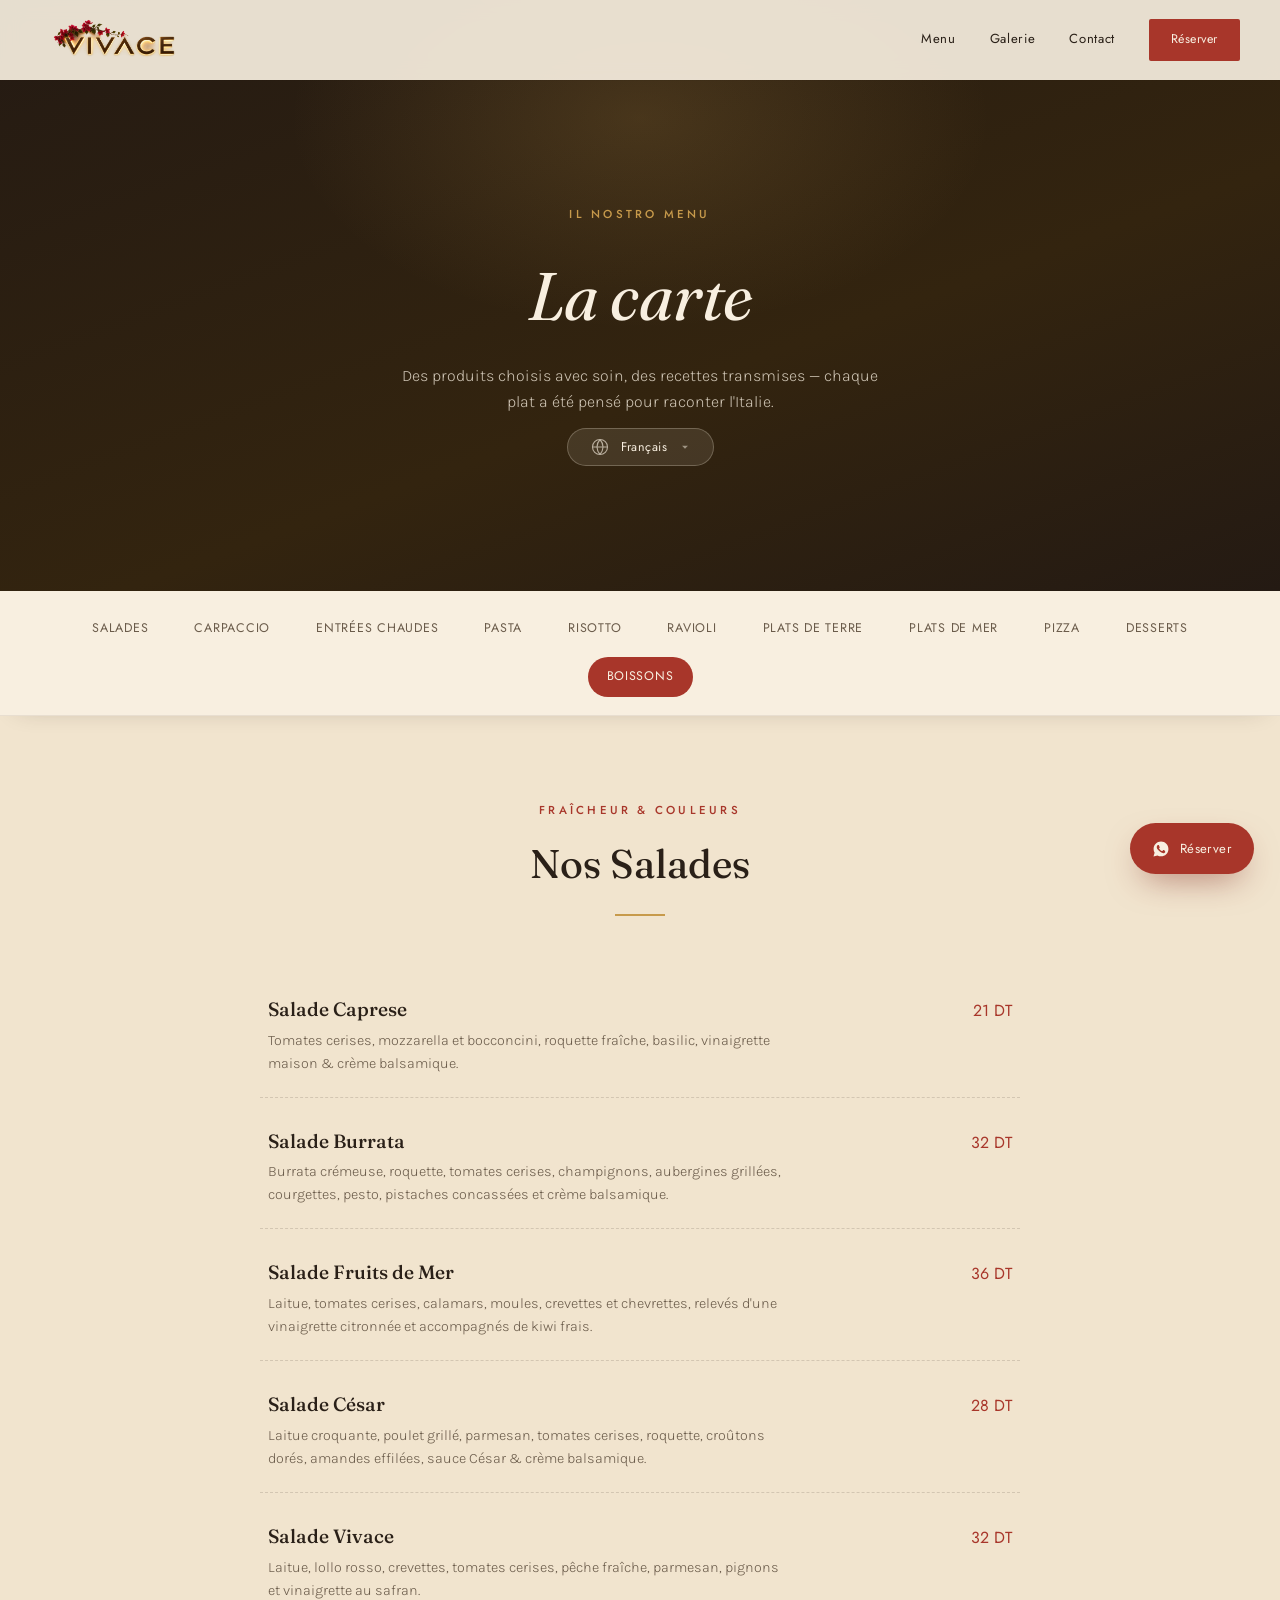
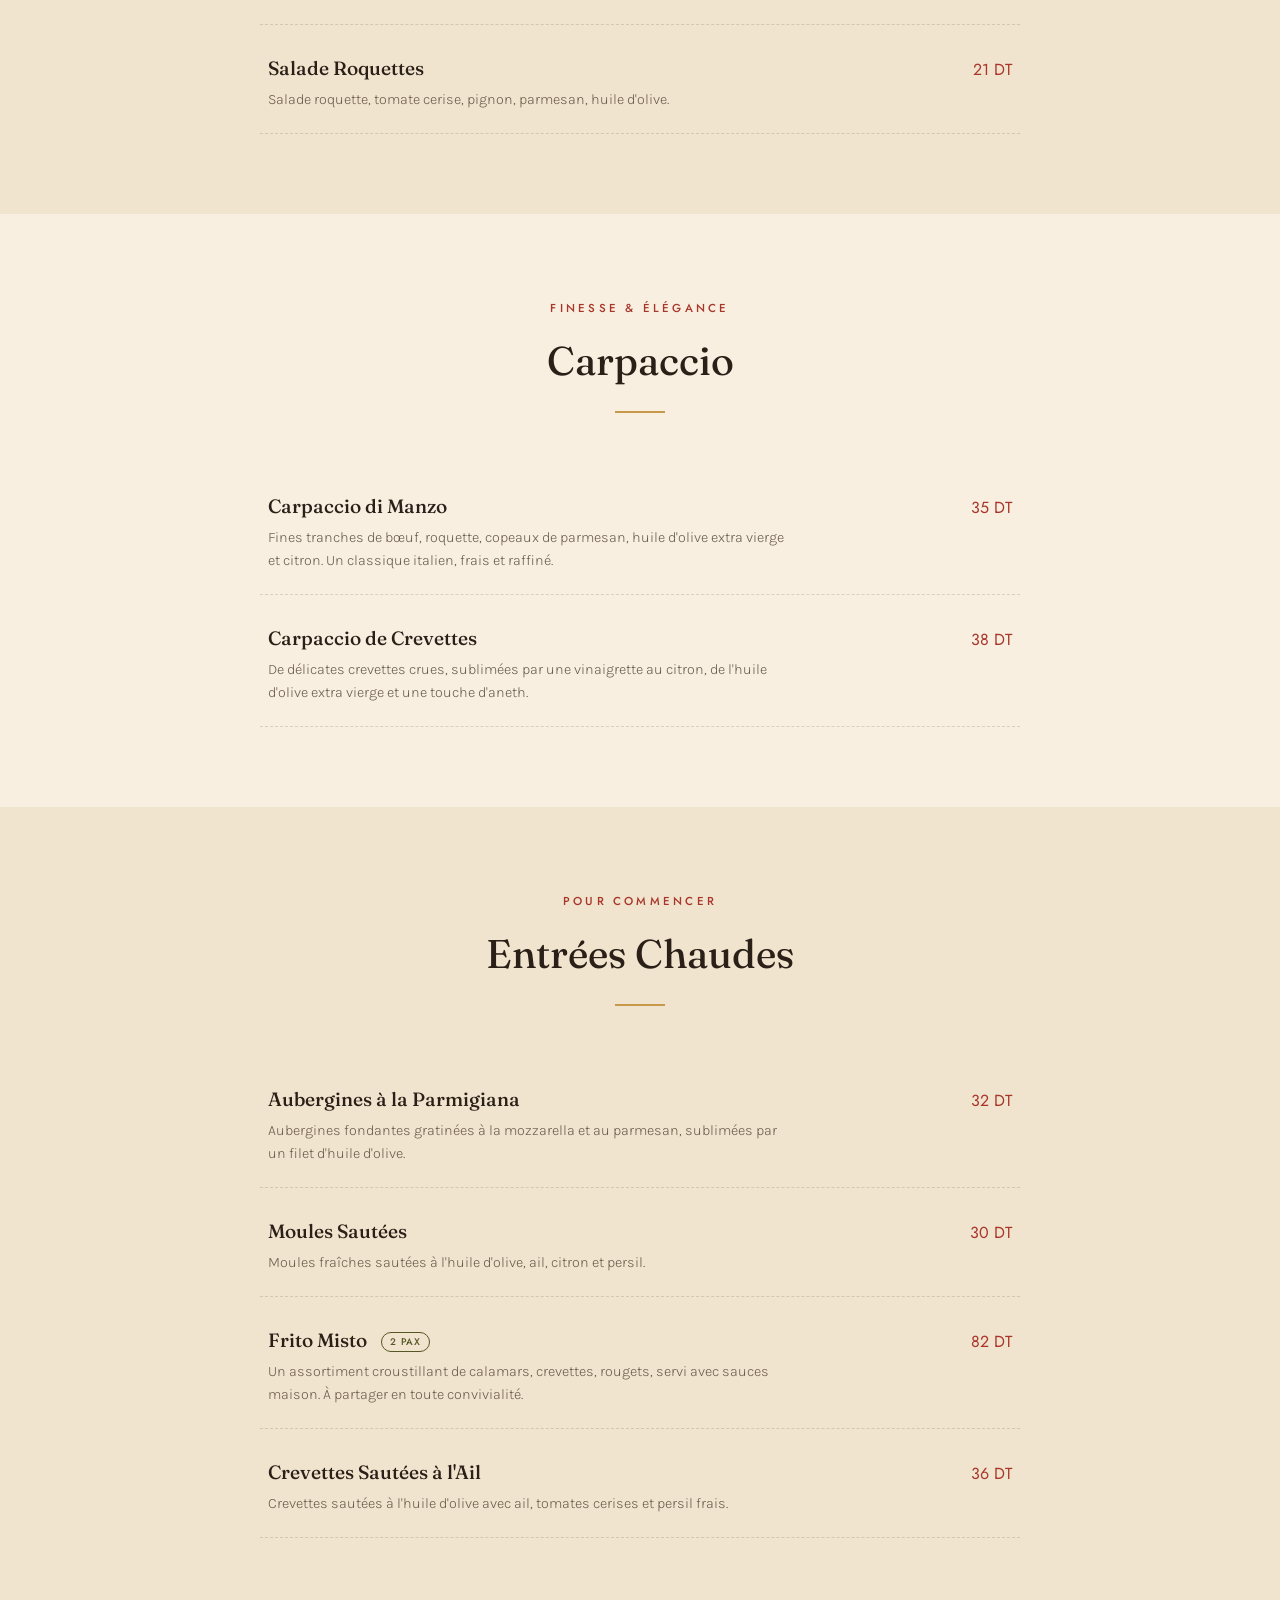
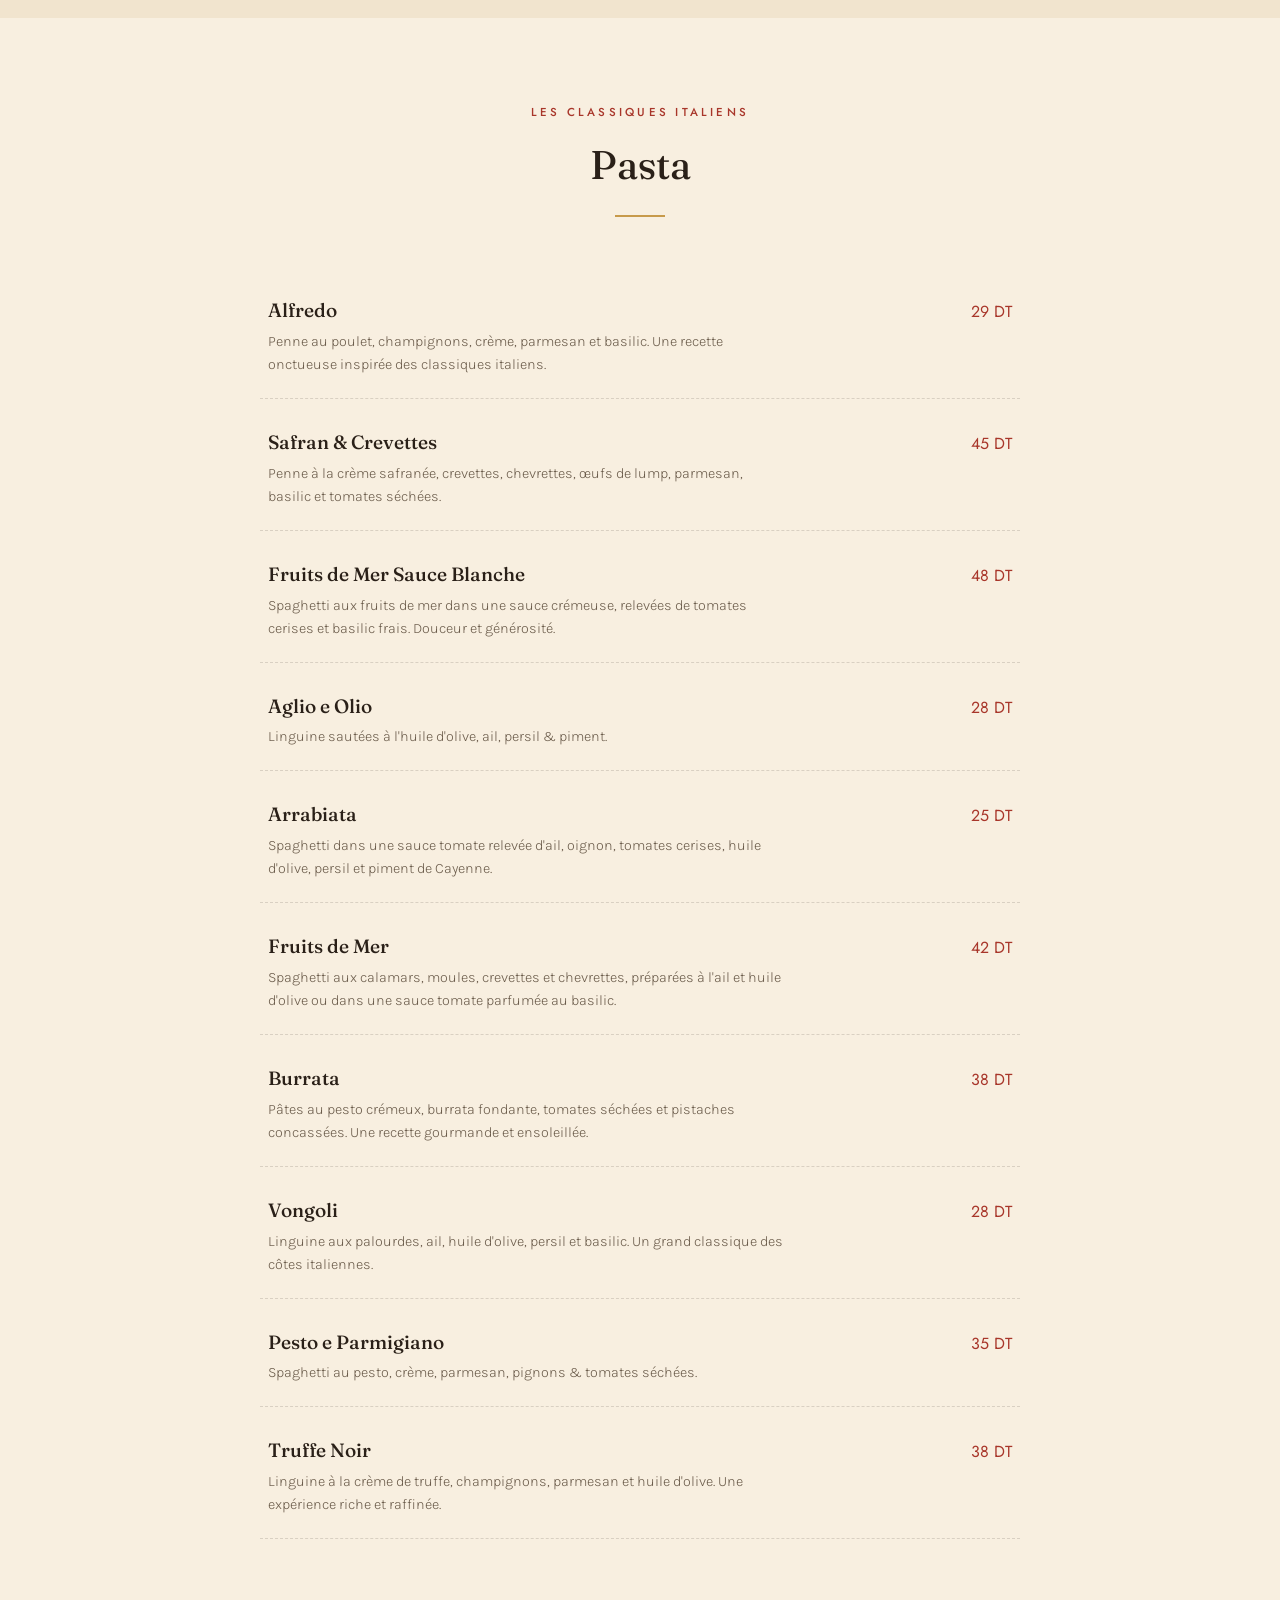
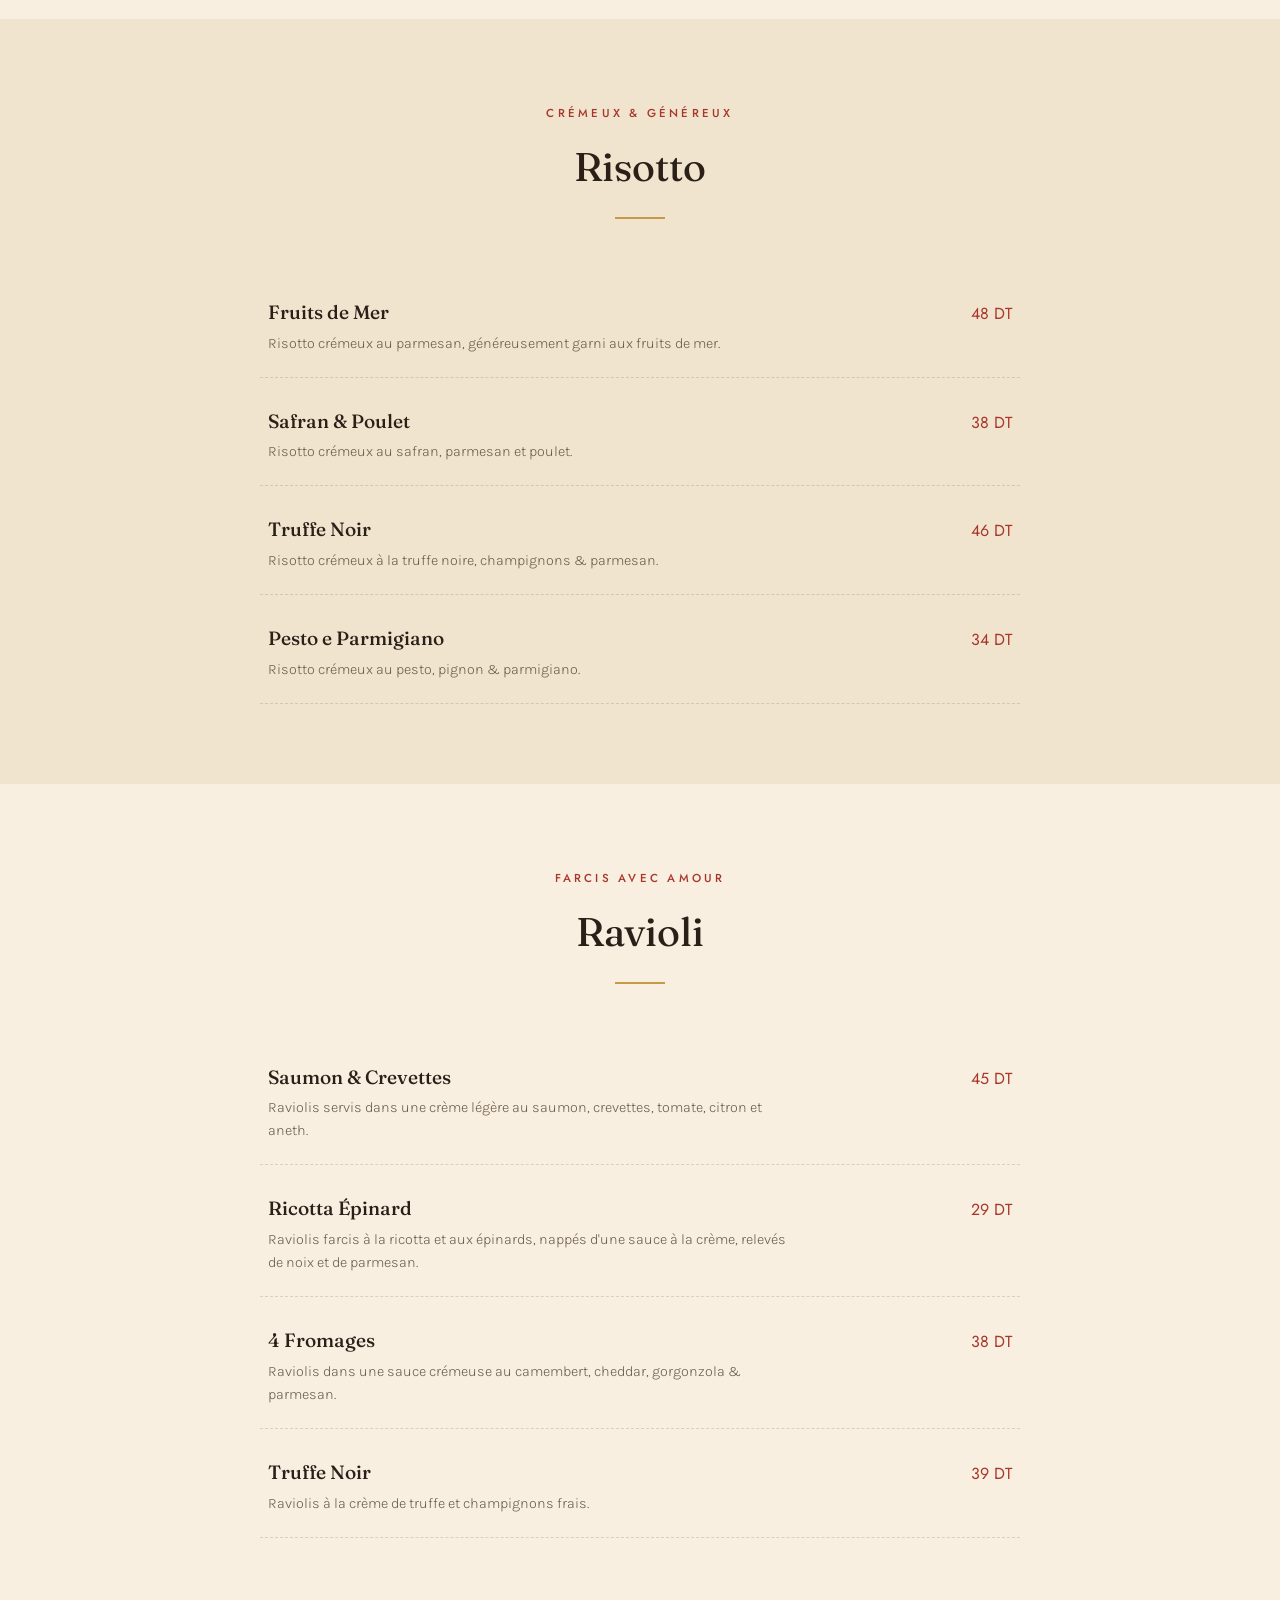
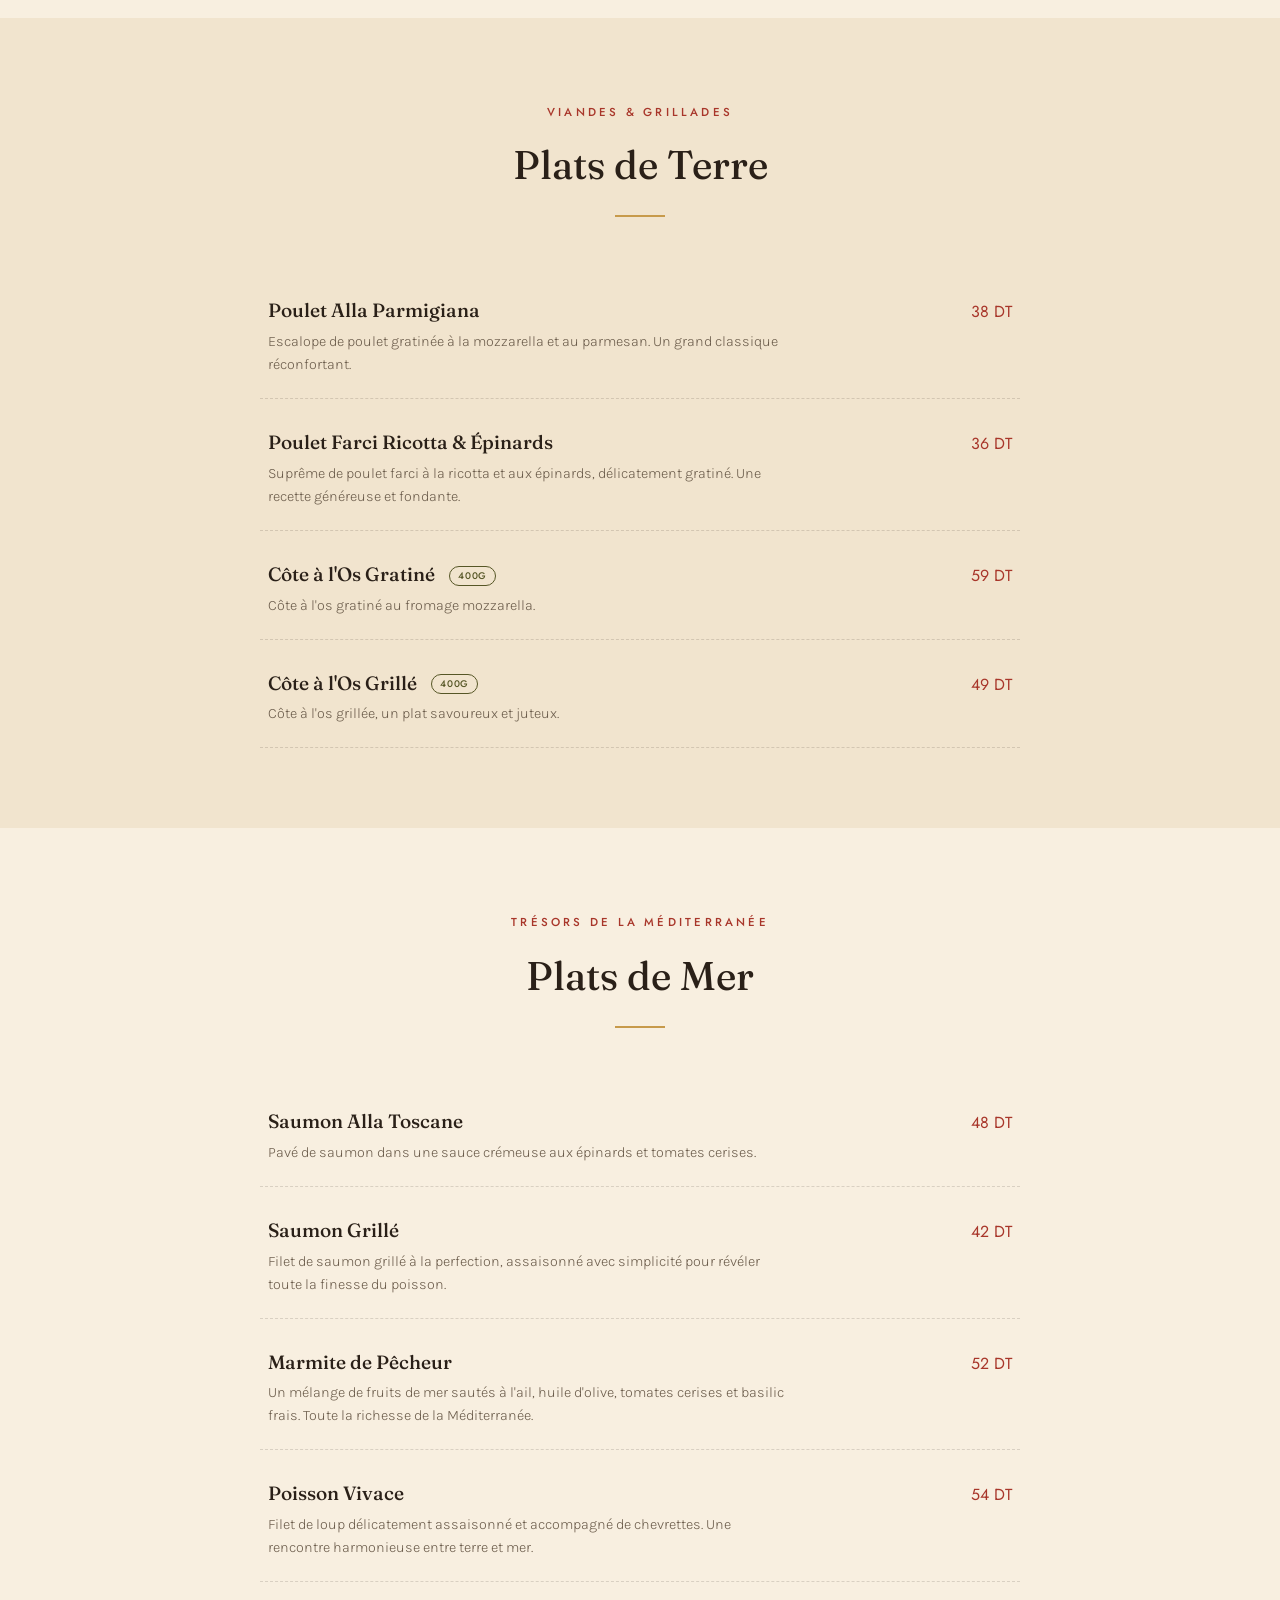
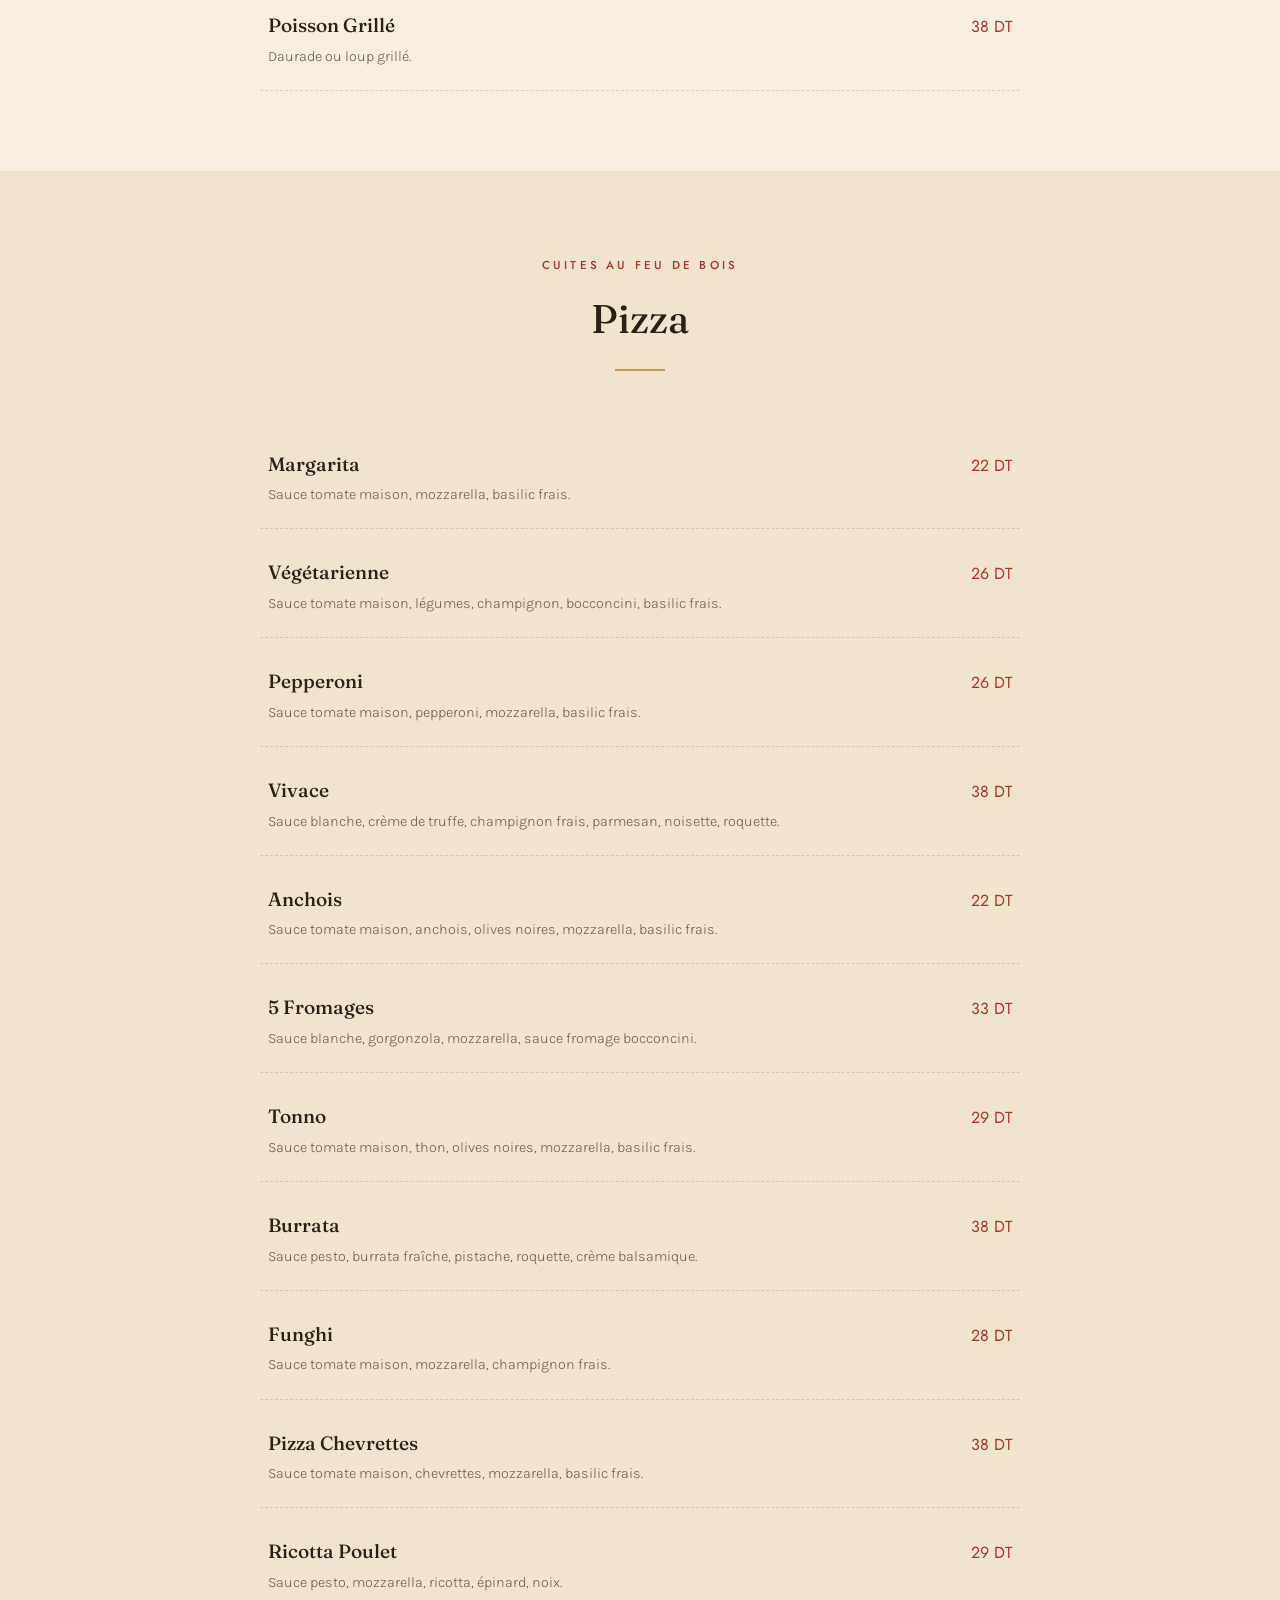
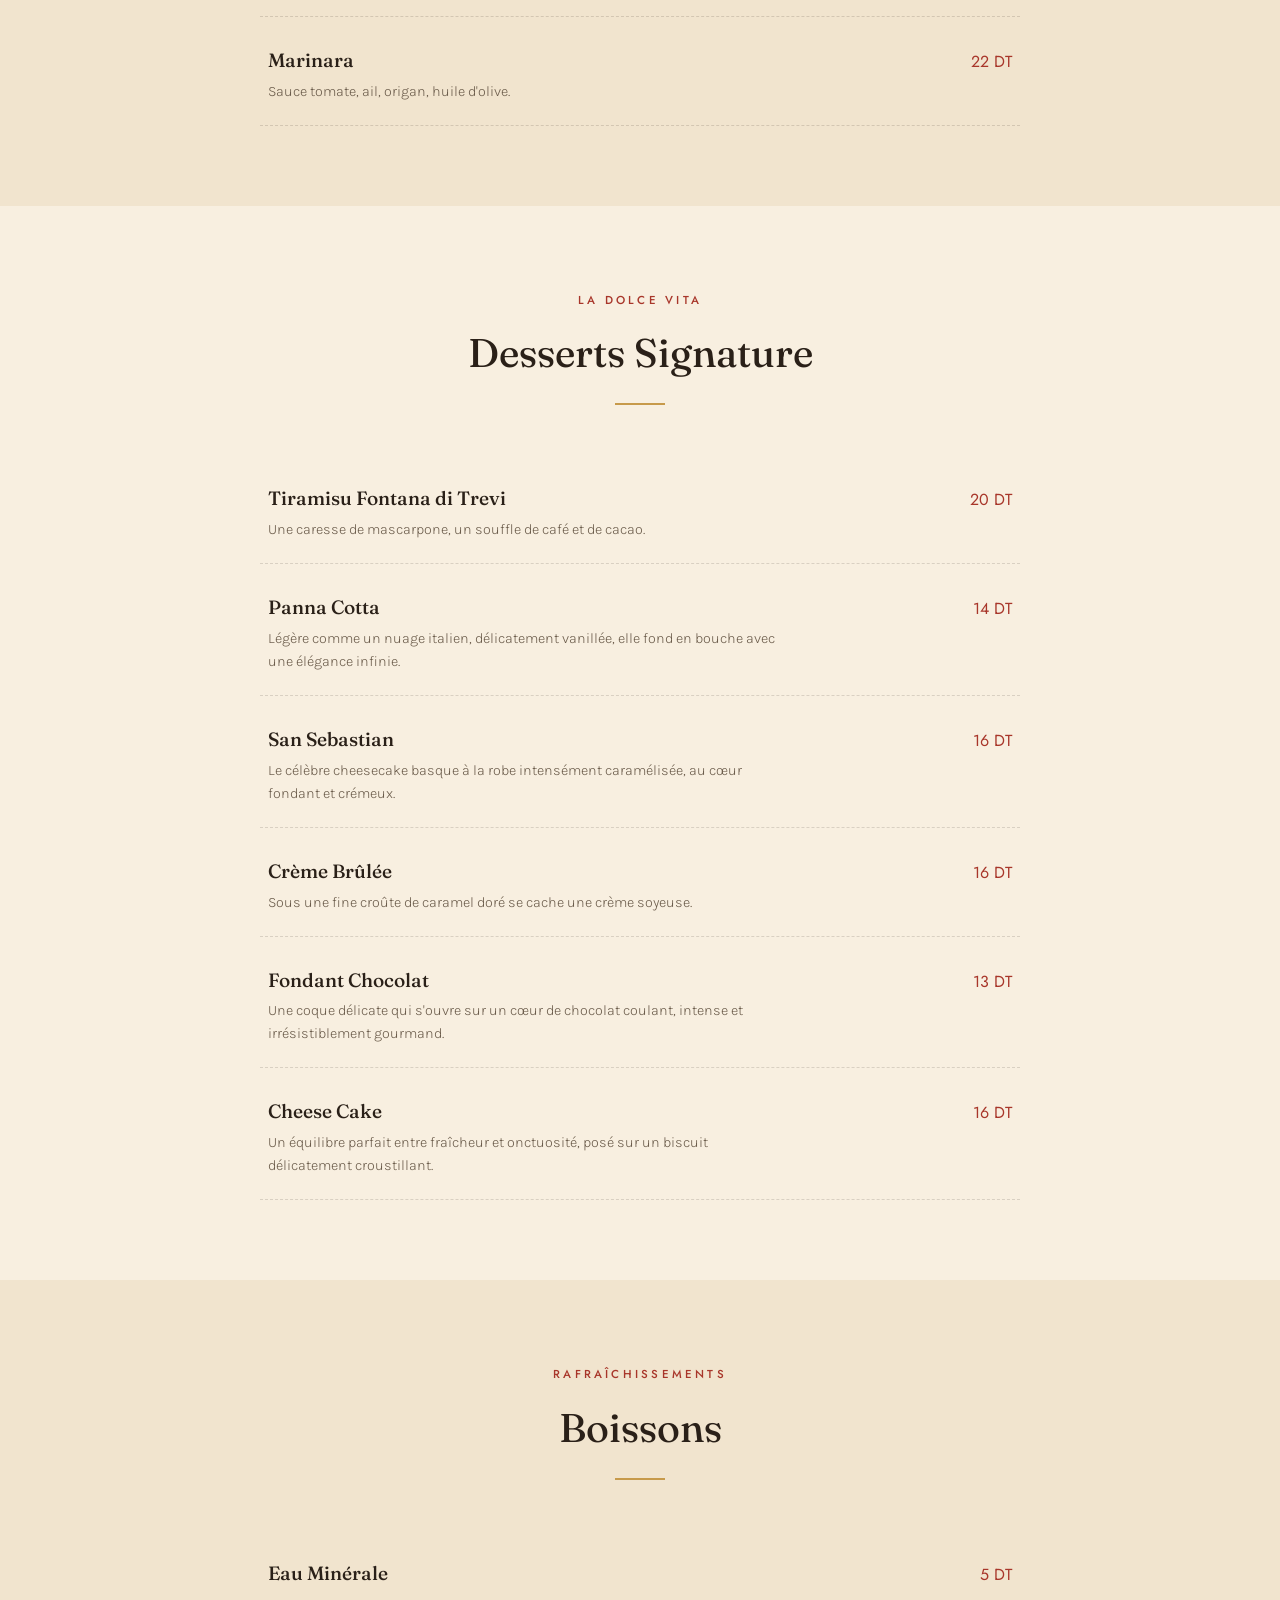
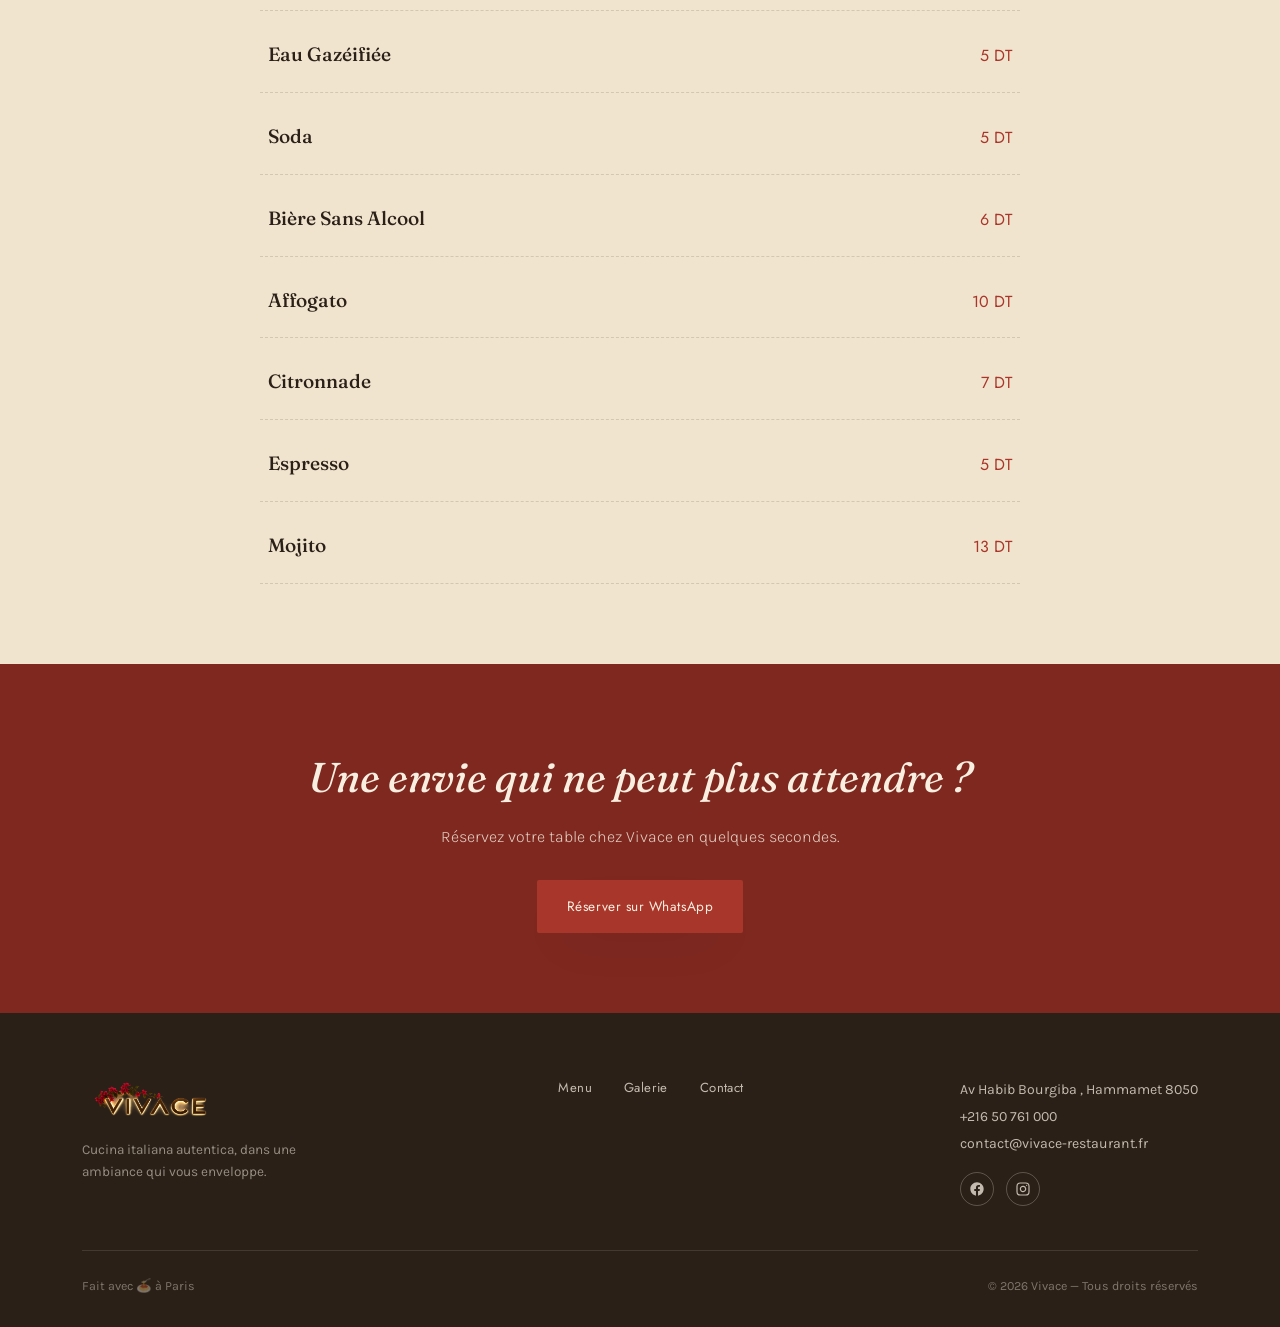
==== commit 50622fe5: "Update menu.html" ====
--- a/menu.html
+++ b/menu.html
@@ -926,7 +926,7 @@
     // Footer
     "footer.tagline": "Cucina italiana autentica, dans une ambiance qui vous enveloppe.",
     "footer.galerie": "Galerie",
-    "footer.made": "Fait avec 🍝 à Paris",
+    "footer.made": "Fait avec l'amour",
     // WhatsApp
     "wa.label": "Réserver"
   },
@@ -1061,7 +1061,7 @@
     "cta.btn": "Prenota su WhatsApp",
     "footer.tagline": "Cucina italiana autentica, in un'atmosfera che vi avvolge.",
     "footer.galerie": "Galleria",
-    "footer.made": "Fatto con 🍝 a Parigi",
+    "footer.made": "Fatto con amore",
     "wa.label": "Prenota"
   },
 
@@ -1195,7 +1195,7 @@
     "cta.btn": "Book on WhatsApp",
     "footer.tagline": "Authentic Italian cuisine, in an atmosphere that wraps around you.",
     "footer.galerie": "Gallery",
-    "footer.made": "Made with 🍝 in Paris",
+    "footer.made": "Made with love",
     "wa.label": "Book"
   },
 
@@ -1329,7 +1329,7 @@
     "cta.btn": "احجز عبر واتساب",
     "footer.tagline": "مطبخ إيطالي أصيل، في أجواء تحتضنكم.",
     "footer.galerie": "معرض الصور",
-    "footer.made": "صُنع بـ 🍝 في باريس",
+    "footer.made": "صُنع بحب",
     "wa.label": "احجز"
   }
 };
@@ -1427,4 +1427,4 @@
 </script>
 
 </body>
-</html>+</html>
